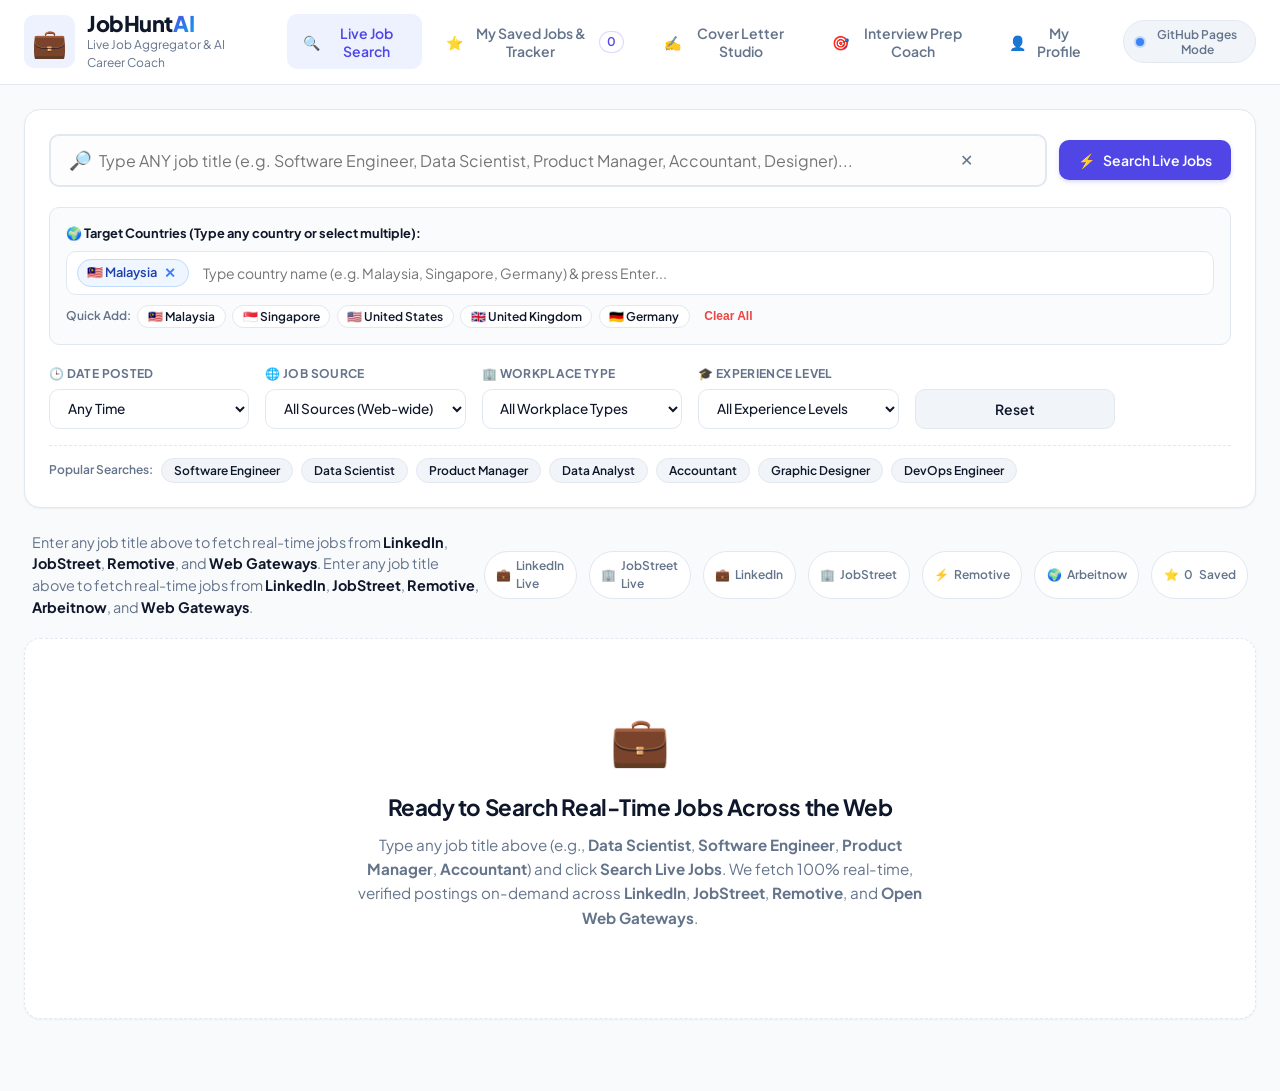
==== index.html @ 8d28f6f8 "Update files to ensure it can be hosted in Github Page" ====
<!DOCTYPE html>
<html lang="en">
<head>
  <meta charset="UTF-8">
  <meta name="viewport" content="width=device-width, initial-scale=1.0">
  <title>JobHuntAI — Live Real-Time Job Search & Career Assistant</title>
  <link rel="stylesheet" href="styles.css">
  <link rel="preconnect" href="https://fonts.googleapis.com">
  <link rel="preconnect" href="https://fonts.gstatic.com" crossorigin>
  <link href="https://fonts.googleapis.com/css2?family=Plus+Jakarta+Sans:wght@400;500;600;700;800&family=JetBrains+Mono:wght@400;500&display=swap" rel="stylesheet">
</head>
<body>
  <!-- Header / Navigation -->
  <header class="app-header">
    <div class="header-container">
      <div class="brand">
        <div class="logo-icon">💼</div>
        <div class="brand-text">
          <h1>JobHunt<span class="gradient-text">AI</span></h1>
          <p class="tagline">Live Job Aggregator & AI Career Coach</p>
        </div>
      </div>

      <nav class="main-nav">
        <button class="nav-btn active" data-tab="jobs-tab">
          <span class="icon">🔍</span> Live Job Search
        </button>
        <button class="nav-btn" data-tab="tracker-tab">
          <span class="icon">⭐</span> My Saved Jobs & Tracker
          <span class="badge" id="nav-saved-count">0</span>
        </button>
        <button class="nav-btn" data-tab="cover-letter-tab">
          <span class="icon">✍️</span> Cover Letter Studio
        </button>
        <button class="nav-btn" data-tab="interview-tab">
          <span class="icon">🎯</span> Interview Prep Coach
        </button>
        <button class="nav-btn" data-tab="profile-tab">
          <span class="icon">👤</span> My Profile
        </button>
      </nav>

      <div class="header-right">
        <button id="mode-badge-btn" class="mode-badge-btn" title="View hosting and backend connection details">
          <span id="backend-status-dot" class="status-dot"></span>
          <span id="backend-status-text">Detecting...</span>
        </button>
      </div>
    </div>
  </header>

  <!-- Main Content Container -->
  <main class="main-container">

    <!-- ==================== TAB 1: LIVE JOB SEARCH ==================== -->
    <section id="jobs-tab" class="tab-pane active">
      <!-- Search & Filter Hero -->
      <div class="hero-search-box">
        <form id="live-search-form" class="search-bar-wrap">
          <span class="search-icon">🔎</span>
          <input type="text" id="job-search-input" placeholder="Type ANY job title (e.g. Software Engineer, Data Scientist, Product Manager, Accountant, Designer)..." autocomplete="off" required>
          <button type="button" id="clear-search-btn" class="clear-btn" title="Clear search">✕</button>
          
          <button type="submit" id="search-submit-btn" class="btn btn-primary btn-search-live">
            <span class="icon">⚡</span> <span class="btn-text">Search Live Jobs</span>
          </button>
        </form>

        <!-- Multi-Country Selection Tag Area -->
        <div class="country-filter-section">
          <div class="country-input-wrap">
            <label class="section-label">🌍 Target Countries (Type any country or select multiple):</label>
            <div class="tag-input-container" id="country-tag-container">
              <input type="text" id="country-text-input" placeholder="Type country name (e.g. Malaysia, Singapore, Germany) & press Enter..." list="countries-datalist" autocomplete="off">
            </div>
            <datalist id="countries-datalist">
              <option value="Malaysia">🇲🇾 Malaysia</option>
              <option value="Singapore">🇸🇬 Singapore</option>
              <option value="United States">🇺🇸 United States</option>
              <option value="United Kingdom">🇬🇧 United Kingdom</option>
              <option value="Germany">🇩🇪 Germany</option>
              <option value="Australia">🇦🇺 Australia</option>
              <option value="Canada">🇨🇦 Canada</option>
              <option value="Japan">🇯🇵 Japan</option>
              <option value="Switzerland">🇨🇭 Switzerland</option>
              <option value="Netherlands">🇳🇱 Netherlands</option>
              <option value="France">🇫🇷 France</option>
              <option value="China">🇨🇳 China</option>
              <option value="India">🇮🇳 India</option>
            </datalist>
          </div>

          <div class="quick-country-suggestions">
            <span class="suggestion-label">Quick Add:</span>
            <button type="button" class="quick-country-btn" data-country="Malaysia">🇲🇾 Malaysia</button>
            <button type="button" class="quick-country-btn" data-country="Singapore">🇸🇬 Singapore</button>
            <button type="button" class="quick-country-btn" data-country="United States">🇺🇸 United States</button>
            <button type="button" class="quick-country-btn" data-country="United Kingdom">🇬🇧 United Kingdom</button>
            <button type="button" class="quick-country-btn" data-country="Germany">🇩🇪 Germany</button>
            <button type="button" class="clear-countries-link" id="clear-all-countries-btn">Clear All</button>
          </div>
        </div>

        <!-- Filter Row: Date Posted (Time Filter), Workplace, Experience -->
        <!-- Filter Row: Date Posted (Time Filter), Source, Workplace, Experience -->
        <div class="filters-row">
          <div class="filter-group">
            <label for="filter-time">🕒 Date Posted</label>
            <select id="filter-time" class="form-select">
              <option value="any">Any Time</option>
              <option value="24h">Past 24 Hours</option>
              <option value="week">Past Week (7 Days)</option>
              <option value="month">Past Month (30 Days)</option>
            </select>
          </div>

          <div class="filter-group">
            <label for="filter-source">🌐 Job Source</label>
            <select id="filter-source" class="form-select">
              <option value="">All Sources (Web-wide)</option>
              <option value="LinkedIn">LinkedIn</option>
              <option value="JobStreet">JobStreet</option>
              <option value="Remotive">Remotive (Remote Tech)</option>
              <option value="Arbeitnow">Arbeitnow (Global/EU)</option>
              <option value="Web">Web Gateways</option>
            </select>
          </div>

          <div class="filter-group">
            <label for="filter-workplace">🏢 Workplace Type</label>
            <select id="filter-workplace" class="form-select">
              <option value="">All Workplace Types</option>
              <option value="Hybrid">Hybrid</option>
              <option value="Remote">Remote</option>
              <option value="On-site">On-site</option>
            </select>
          </div>

          <div class="filter-group">
            <label for="filter-experience">🎓 Experience Level</label>
            <select id="filter-experience" class="form-select">
              <option value="">All Experience Levels</option>
              <option value="Entry-level">Entry-level / Graduate</option>
              <option value="Mid-level">Mid-level</option>
              <option value="Senior">Senior</option>
              <option value="Lead">Lead / Management</option>
            </select>
          </div>

          <div class="filter-group filter-actions">
            <label>&nbsp;</label>
            <button type="button" id="reset-filters-btn" class="btn btn-secondary">Reset</button>
          </div>
        </div>

        <!-- Role Suggestions -->
        <div class="quick-tags">
          <span class="quick-tag-label">Popular Searches:</span>
          <button type="button" class="tag-pill" data-keyword="Software Engineer">Software Engineer</button>
          <button type="button" class="tag-pill" data-keyword="Data Scientist">Data Scientist</button>
          <button type="button" class="tag-pill" data-keyword="Product Manager">Product Manager</button>
          <button type="button" class="tag-pill" data-keyword="Data Analyst">Data Analyst</button>
          <button type="button" class="tag-pill" data-keyword="Accountant">Accountant</button>
          <button type="button" class="tag-pill" data-keyword="Graphic Designer">Graphic Designer</button>
          <button type="button" class="tag-pill" data-keyword="DevOps Engineer">DevOps Engineer</button>
        </div>
      </div>

      <!-- Live Search Status Banner -->
      <div class="results-header">
        <div class="results-count">
          <span id="search-status-text">Enter any job title above to fetch real-time jobs from <strong>LinkedIn</strong> and <strong>JobStreet</strong>.</span>
          <span id="search-status-text">Enter any job title above to fetch real-time jobs from <strong>LinkedIn</strong>, <strong>JobStreet</strong>, <strong>Remotive</strong>, <strong>Arbeitnow</strong>, and <strong>Web Gateways</strong>.</span>
        </div>
        <div class="stats-pills">
          <span class="stat-badge"><span class="icon">💼</span> LinkedIn Live</span>
          <span class="stat-badge"><span class="icon">🏢</span> JobStreet Live</span>
          <span class="stat-badge"><span class="icon">💼</span> LinkedIn</span>
          <span class="stat-badge"><span class="icon">🏢</span> JobStreet</span>
          <span class="stat-badge"><span class="icon">⚡</span> Remotive</span>
          <span class="stat-badge"><span class="icon">🌍</span> Arbeitnow</span>
          <span class="stat-badge"><span class="icon">⭐</span> <span id="stat-saved-count">0</span> Saved</span>
        </div>
      </div>

      <!-- Jobs Grid -->
      <div id="jobs-grid" class="jobs-grid">
        <!-- Live jobs will appear here on search -->
      </div>

      <!-- Load More Pagination Button -->
      <div id="load-more-container" class="load-more-wrap hidden">
        <button id="load-more-btn" class="btn btn-secondary btn-lg">
          <span class="icon">➕</span> Load More Jobs (<span id="showing-count">0</span> of <span id="total-count">0</span>)
        </button>
      </div>
    </section>

    <!-- ==================== TAB 2: SAVED JOBS & APPLICATION TRACKER ==================== -->
    <section id="tracker-tab" class="tab-pane">
      <div class="tracker-header">
        <div>
          <h2>My Saved Jobs & Application Pipeline</h2>
          <p class="panel-subtitle">Jobs you bookmark from live searches are stored here to draft cover letters, prepare for interviews, and track your application progress.</p>
        </div>
        <div class="tracker-quick-stats">
          <div class="stat-box">
            <span class="stat-num" id="pipeline-total">0</span>
            <span class="stat-label">Total Saved</span>
          </div>
          <div class="stat-box">
            <span class="stat-num text-warning" id="pipeline-saved">0</span>
            <span class="stat-label">Bookmarked</span>
          </div>
          <div class="stat-box">
            <span class="stat-num text-info" id="pipeline-applied">0</span>
            <span class="stat-label">Applied</span>
          </div>
          <div class="stat-box">
            <span class="stat-num text-primary" id="pipeline-interviewing">0</span>
            <span class="stat-label">Interviewing</span>
          </div>
        </div>
      </div>

      <!-- Pipeline Kanban Board -->
      <div class="kanban-board">
        <div class="kanban-col">
          <div class="kanban-col-header">
            <h4>⭐ Bookmarked / Saved</h4>
            <span class="col-count" id="count-col-saved">0</span>
          </div>
          <div class="kanban-cards" id="col-saved-cards"></div>
        </div>

        <div class="kanban-col">
          <div class="kanban-col-header">
            <h4>🚀 Applied</h4>
            <span class="col-count" id="count-col-applied">0</span>
          </div>
          <div class="kanban-cards" id="col-applied-cards"></div>
        </div>

        <div class="kanban-col">
          <div class="kanban-col-header">
            <h4>🎯 Interviewing</h4>
            <span class="col-count" id="count-col-interviewing">0</span>
          </div>
          <div class="kanban-cards" id="col-interviewing-cards"></div>
        </div>

        <div class="kanban-col">
          <div class="kanban-col-header">
            <h4>🎉 Offer / Decisions</h4>
            <span class="col-count" id="count-col-offered">0</span>
          </div>
          <div class="kanban-cards" id="col-offered-cards"></div>
        </div>
      </div>
    </section>

    <!-- ==================== TAB 3: COVER LETTER STUDIO ==================== -->
    <section id="cover-letter-tab" class="tab-pane">
      <div class="feature-layout">
        <div class="feature-sidebar">
          <div class="panel-card">
            <h3><span class="icon">⚙️</span> Generation Setup</h3>
            <p class="panel-subtitle">Select a saved job or tailor a custom cover letter.</p>

            <div class="form-group">
              <label for="cl-job-select">Target Role</label>
              <select id="cl-job-select" class="form-select">
                <option value="">-- Choose from Saved Jobs --</option>
              </select>
            </div>

            <div id="cl-job-preview-box" class="job-quick-preview hidden">
              <div class="preview-title" id="cl-preview-title">-</div>
              <div class="preview-company" id="cl-preview-company">-</div>
              <div class="preview-meta">
                <span class="badge" id="cl-preview-country">🌍 -</span>
                <span class="badge" id="cl-preview-source">💼 Source</span>
              </div>
            </div>

            <div class="form-group">
              <label for="cl-tone-select">Tone of Letter</label>
              <select id="cl-tone-select" class="form-select">
                <option value="professional">Professional & Polished</option>
                <option value="enthusiastic">Enthusiastic & Passionate</option>
                <option value="confident">Confident & Results-Oriented</option>
                <option value="modern">Modern, Concise & Direct</option>
              </select>
            </div>

            <div class="form-group">
              <label for="cl-focus-input">Key Highlights & Focus Points (Optional)</label>
              <textarea id="cl-focus-input" rows="3" placeholder="e.g. Emphasize my 4 years of experience, leadership, and key project outcomes."></textarea>
              <label for="cl-motivation-input">🎯 Why This Company? (Motivation & Culture Fit - Optional)</label>
              <textarea id="cl-motivation-input" rows="2" placeholder="e.g. I admire your real-time data architecture and your expansion across Southeast Asia..."></textarea>
            </div>

            <div class="form-group">
              <label for="cl-achievements-input">🏆 Key Achievements & Quantified Metrics (Optional)</label>
              <textarea id="cl-achievements-input" rows="3" placeholder="e.g. Scaled database infrastructure to 10M daily users; reduced customer churn by 18%; led a cross-functional team of 6 engineers."></textarea>
            </div>

            <div class="form-group">
              <label for="cl-skills-highlight-input">🛠️ Skills to Emphasize (Optional)</label>
              <input type="text" id="cl-skills-highlight-input" placeholder="e.g. Python, SQL, distributed systems, PyTorch">
            </div>

            <div class="form-group">
              <label for="cl-career-story-input">📖 Career Story / Trajectory (Optional)</label>
              <textarea id="cl-career-story-input" rows="2" placeholder="e.g. Transitioned from finance analytics to software engineering, bringing strong commercial acumen to technical problems."></textarea>
            </div>

            <div class="form-group">
              <label for="cl-focus-input">💡 Additional Custom Focus (Optional)</label>
              <textarea id="cl-focus-input" rows="2" placeholder="e.g. Emphasize my 4 years of experience, leadership, and proactive problem ownership."></textarea>
            </div>

            <div class="form-group">
              <label for="cl-gemini-key">🔑 Gemini API Key (Optional for Gemini 1.5/2.0 Generation)</label>
              <input type="password" id="cl-gemini-key" placeholder="AIzaSy... (uses smart built-in engine if blank)">
            </div>

            <div class="candidate-snapshot">
              <div class="snapshot-header">
                <strong>Applicant Snapshot</strong>
                <a href="#" class="edit-profile-link" id="cl-edit-profile-btn">Edit Profile</a>
              </div>
              <div class="snapshot-body" id="cl-applicant-summary">
                Loading profile...
              </div>
            </div>

            <button id="generate-cl-btn" class="btn btn-primary btn-block btn-lg">
              <span class="icon">✨</span> Generate Cover Letter
            </button>
          </div>
        </div>

        <div class="feature-main">
          <div class="panel-card editor-card">
            <div class="editor-header">
              <div class="editor-title">
                <h3>Cover Letter Output</h3>
                <span class="editor-badge" id="cl-status-badge">Ready</span>
              </div>
              <div class="editor-actions">
                <button id="copy-cl-btn" class="btn btn-sm btn-outline">
                  <span class="icon">📋</span> Copy
                </button>
                <button id="download-cl-btn" class="btn btn-sm btn-outline">
                  <span class="icon">💾</span> Download TXT
                </button>
                <button id="print-cl-btn" class="btn btn-sm btn-outline">
                  <span class="icon">🖨️</span> Print / PDF
                </button>
              </div>
            </div>

            <div class="editor-body">
              <textarea id="cl-output-textarea" placeholder="Your generated cover letter will appear here. You can freely edit and polish it before copying or downloading."></textarea>
            </div>

            <div class="editor-footer">
              <span id="cl-word-count">0 words</span>
              <span class="text-muted">Pro-tip: Tailored cover letters referencing company headquarters and scale achieve 3x higher response rates.</span>
            </div>
          </div>
        </div>
      </div>
    </section>

    <!-- ==================== TAB 4: INTERVIEW PREP COACH ==================== -->
    <section id="interview-tab" class="tab-pane">
      <div class="interview-header-bar">
        <div class="selector-container">
          <label for="prep-job-select"><strong>🎯 Select Job for Interview Preparation:</strong></label>
          <select id="prep-job-select" class="form-select">
            <option value="">-- Choose from Saved Jobs --</option>
          </select>
        </div>
        <div id="prep-job-badge" class="prep-job-badge hidden">
          <span id="prep-badge-title">-</span> at <span id="prep-badge-company">-</span>
        </div>
      </div>

      <div class="prep-layout">
        <div class="prep-questions-col">
          <div class="sub-nav">
            <button class="sub-nav-btn active" data-subtab="tech-questions">💻 Technical / Role Q&A</button>
            <button class="sub-nav-btn" data-subtab="behavioral-questions">🤝 Behavioral (STAR)</button>
            <button class="sub-nav-btn" data-subtab="company-questions">🏢 Company & Culture</button>
            <button class="sub-nav-btn" data-subtab="reverse-questions">❓ Questions to Ask</button>
          </div>

          <div id="tech-questions" class="sub-tab-content active">
            <div class="prep-intro-alert">
              <strong>Role Rigor Check:</strong> Tailored questions designed to test core domain competencies, technical frameworks, and problem-solving required for this position.
            </div>
            <div id="tech-questions-list" class="accordion-list"></div>
          </div>

          <div id="behavioral-questions" class="sub-tab-content">
            <div class="prep-intro-alert">
              <strong>STAR Framework Guide:</strong> Structure your answers with <em>Situation</em>, <em>Task</em>, <em>Action</em>, and <em>Result</em>.
            </div>
            <div id="behavioral-questions-list" class="accordion-list"></div>
          </div>

          <div id="company-questions" class="sub-tab-content">
            <div class="prep-intro-alert">
              <strong>Company Context:</strong> Tailored insights leveraging company headquarters, scale, and industry positioning.
            </div>
            <div id="company-questions-list" class="accordion-list"></div>
          </div>

          <div id="reverse-questions" class="sub-tab-content">
            <div class="prep-intro-alert">
              <strong>Stand Out:</strong> Asking smart, insightful questions at the end of the interview shows leadership and curiosity.
            </div>
            <div id="reverse-questions-list" class="accordion-list"></div>
          </div>
        </div>

        <div class="prep-practice-col">
          <div class="panel-card practice-card">
            <div class="practice-header">
              <h3><span class="icon">🎙️</span> Mock Practice & AI Feedback</h3>
              <span class="badge badge-accent">Live Simulator</span>
            </div>
            <p class="panel-subtitle">Select any question from the left, practice typing your answer, and receive instant AI grading and feedback.</p>

            <div class="form-group">
              <label>Current Selected Question:</label>
              <div id="practice-current-question" class="practice-question-display">
                Click "Practice Answering" on any question to load it here.
              </div>
            </div>

            <div class="form-group">
              <label for="practice-user-answer">Your Practice Answer:</label>
              <textarea id="practice-user-answer" rows="6" placeholder="Type your response here. Aim for 3-5 sentences including technical methods, trade-offs, and measurable outcomes..."></textarea>
            </div>

            <button id="evaluate-answer-btn" class="btn btn-primary btn-block">
              <span class="icon">⚡</span> Evaluate My Answer
            </button>

            <div id="evaluation-result-box" class="evaluation-result hidden">
              <div class="eval-score-row">
                <div class="eval-score-circle">
                  <span id="eval-score-num">85</span>
                  <small>/100</small>
                </div>
                <div class="eval-score-verdict">
                  <h4 id="eval-verdict-title">Strong Performance!</h4>
                  <p id="eval-verdict-desc">Your answer covers key fundamentals with good depth.</p>
                </div>
              </div>

              <div class="eval-section">
                <h5>✅ Key Strengths</h5>
                <ul id="eval-strengths-list"></ul>
              </div>

              <div class="eval-section">
                <h5>💡 Suggestions for Improvement</h5>
                <ul id="eval-improvements-list"></ul>
              </div>

              <div class="eval-section">
                <h5>🏆 Model Sample Answer</h5>
                <div id="eval-model-answer" class="eval-model-box"></div>
              </div>
            </div>
          </div>
        </div>
      </div>
    </section>

    <!-- ==================== TAB 5: MY PROFILE ==================== -->
    <section id="profile-tab" class="tab-pane">
      <div class="profile-container">
        <div class="panel-card">
          <div class="profile-card-header">
            <div>
              <h2>Candidate Profile & Resume Data</h2>
              <p class="panel-subtitle">Your profile information is automatically used by the AI engine to personalize cover letters and interview prep.</p>
            </div>
            <button id="save-profile-btn" class="btn btn-primary">
              <span class="icon">💾</span> Save Profile
            </button>
          </div>

          <form id="profile-form" class="profile-form">
            <div class="form-grid-2">
              <div class="form-group">
                <label for="prof-name">Full Name</label>
                <input type="text" id="prof-name" placeholder="e.g. Alex Chen">
              </div>
              <div class="form-group">
                <label for="prof-title">Current Professional Title</label>
                <input type="text" id="prof-title" placeholder="e.g. Senior Software Engineer">
              </div>
            </div>

            <div class="form-grid-3">
              <div class="form-group">
                <label for="prof-email">Email Address</label>
                <input type="email" id="prof-email" placeholder="alex@example.com">
              </div>
              <div class="form-group">
                <label for="prof-phone">Phone Number</label>
                <input type="text" id="prof-phone" placeholder="+60 12-345 6789">
              </div>
              <div class="form-group">
                <label for="prof-location">Location / Remote Preference</label>
                <input type="text" id="prof-location" placeholder="e.g. Kuala Lumpur, Malaysia (Open to Remote)">
              </div>
            </div>

            <div class="form-grid-2">
              <div class="form-group">
                <label for="prof-experience">Years of Professional Experience</label>
                <input type="number" id="prof-experience" min="0" max="40" value="4">
              </div>
              <div class="form-group">
                <label for="prof-education">Education Background</label>
                <input type="text" id="prof-education" placeholder="e.g. B.S. in Computer Science">
              </div>
            </div>

            <div class="form-group">
              <label for="prof-skills">Core Skills (Comma separated)</label>
              <input type="text" id="prof-skills" placeholder="Python, SQL, React, Node.js, Cloud, Docker">
            </div>

            <div class="form-group">
              <label for="prof-bio">Career Bio & Key Accomplishments</label>
              <textarea id="prof-bio" rows="4" placeholder="Briefly describe your career highlights, impact achieved, and key technologies you excel in..."></textarea>
            </div>

            <div class="form-grid-3">
              <div class="form-group">
                <label for="prof-linkedin">LinkedIn Profile URL</label>
                <input type="url" id="prof-linkedin" placeholder="https://linkedin.com/in/username">
              </div>
              <div class="form-group">
                <label for="prof-github">GitHub / Portfolio URL</label>
                <input type="url" id="prof-github" placeholder="https://github.com/username">
              </div>
              <div class="form-group">
                <label for="prof-portfolio">Personal Website</label>
                <input type="url" id="prof-portfolio" placeholder="https://yourportfolio.dev">
              </div>
            </div>
          </form>
        </div>
      </div>
    </section>

  </main>

  <!-- Job Detail Modal -->
  <div id="job-detail-modal" class="modal-backdrop hidden">
    <div class="modal-dialog modal-lg">
      <div class="modal-content">
        <div class="modal-header">
          <div class="modal-title-wrap">
            <h2 id="modal-job-title">Job Title</h2>
            <div class="modal-subhead">
              <span id="modal-job-company" class="company-name">Company</span>
              <span id="modal-country-badge" class="badge badge-country">🌍 Country</span>
              <span id="modal-size-badge" class="badge badge-size">👥 Size</span>
              <span id="modal-source-badge" class="badge badge-source">💼 Source</span>
              <span id="modal-workplace-badge" class="badge badge-workplace">🏢 Remote</span>
            </div>
          </div>
          <button class="modal-close-btn" id="close-detail-modal">✕</button>
        </div>

        <div class="modal-body">
          <div class="job-specs-grid">
            <div class="spec-item">
              <span class="spec-label">Headquarters / Origin</span>
              <span class="spec-val" id="modal-spec-country">-</span>
            </div>
            <div class="spec-item">
              <span class="spec-label">Company Size</span>
              <span class="spec-val" id="modal-spec-size">-</span>
            </div>
            <div class="spec-item">
              <span class="spec-label">Industry</span>
              <span class="spec-val" id="modal-spec-industry">-</span>
            </div>
            <div class="spec-item">
              <span class="spec-label">Salary Range</span>
              <span class="spec-val" id="modal-spec-salary">-</span>
            </div>
            <div class="spec-item">
              <span class="spec-label">Location</span>
              <span class="spec-val" id="modal-spec-location">-</span>
            </div>
            <div class="spec-item">
              <span class="spec-label">Posted Date</span>
              <span class="spec-val" id="modal-spec-posted">-</span>
            </div>
          </div>

          <div class="modal-section">
            <h3>About the Role</h3>
            <p id="modal-job-desc" class="job-desc-text"></p>
          </div>

          <div class="modal-section" id="modal-resp-section">
            <h3>Key Responsibilities</h3>
            <ul id="modal-job-resp" class="styled-list"></ul>
          </div>

          <div class="modal-section" id="modal-req-section">
            <h3>Requirements & Qualifications</h3>
            <ul id="modal-job-req" class="styled-list"></ul>
          </div>

          <div class="modal-section">
            <h3>Key Skills & Technologies</h3>
            <div id="modal-job-skills" class="skills-wrap"></div>
          </div>
        </div>

        <div class="modal-footer">
          <div class="footer-left">
            <button id="modal-save-btn" class="btn btn-outline">
              ⭐ Save to My Tracker
            </button>
          </div>
          <div class="footer-right">
            <button id="modal-draft-cl-btn" class="btn btn-secondary">
              <span class="icon">✍️</span> Draft Cover Letter
            </button>
            <button id="modal-prep-btn" class="btn btn-secondary">
              <span class="icon">🎯</span> Prepare Interview
            </button>
            <a id="modal-apply-btn" href="#" target="_blank" rel="noopener" class="btn btn-primary btn-apply-link">
              <span class="icon">↗</span> Apply Now
            </a>
          </div>
        </div>
      </div>
    </div>
  </div>

  <!-- Backend / Hosting Connection Settings Modal -->
  <div id="backend-modal" class="modal-backdrop hidden">
    <div class="modal-dialog">
      <div class="modal-content">
        <div class="modal-header">
          <h3>⚙️ Hosting & Backend Connection</h3>
          <button class="modal-close-btn" id="close-backend-modal">✕</button>
        </div>
        <div class="modal-body">
          <div class="backend-status-box" id="backend-modal-status-box">
            <div class="status-box-header">
              <span class="status-dot" id="modal-status-dot"></span>
              <strong id="modal-status-title">Detecting Environment...</strong>
            </div>
            <p id="modal-status-desc" class="text-muted" style="font-size: 0.85rem; margin-top: 0.35rem; line-height: 1.4;"></p>
          </div>

          <div class="form-group" style="margin-top: 1.25rem;">
            <label for="backend-url-input">Custom Python Backend API URL (Optional)</label>
            <input type="url" id="backend-url-input" placeholder="e.g. https://my-jobhunt.onrender.com or http://localhost:8000">
            <small class="text-muted" style="font-size: 0.75rem; margin-top: 0.35rem; line-height: 1.4; display: block;">
              • <strong>GitHub Pages Mode (Zero Server)</strong>: Leave blank! All career tools (Cover Letters, Interview Prep, Saved Jobs Tracker) run 100% in your browser using <code>localStorage</code>.<br>
              • <strong>Python Backend Mode</strong>: If you deploy <code>app.py</code> on a free host like Render/Railway or run locally, enter the URL here.
            </small>
          </div>
        </div>
        <div class="modal-footer" style="justify-content: flex-end; gap: 0.5rem;">
          <button id="reset-backend-btn" class="btn btn-outline btn-sm">Reset to Auto</button>
          <button id="save-backend-btn" class="btn btn-primary btn-sm">Save & Connect</button>
        </div>
      </div>
    </div>
  </div>

  <div id="toast" class="toast hidden">Message</div>

  <script src="app.js"></script>
</body>
</html>
---- styles.css ----
/* ==========================================================================
   JobHuntAI Design System & Stylesheet
   ========================================================================== */

:root {
  --primary: #4f46e5;
  --primary-hover: #4338ca;
  --primary-light: #eef2ff;
  --secondary: #0ea5e9;
  --accent: #10b981;
  --accent-light: #ecfdf5;
  --warning: #f59e0b;
  --warning-light: #fffbeb;
  --danger: #ef4444;
  --linkedin: #0a66c2;
  --linkedin-light: #e8f3fc;
  
  --bg-main: #f8fafc;
  --bg-card: #ffffff;
  --bg-subtle: #f1f5f9;
  
  --text-main: #0f172a;
  --text-muted: #64748b;
  --text-light: #94a3b8;
  
  --border-color: #e2e8f0;
  --border-focus: #818cf8;
  
  --shadow-sm: 0 1px 2px 0 rgb(0 0 0 / 0.05);
  --shadow-md: 0 4px 6px -1px rgb(0 0 0 / 0.08), 0 2px 4px -2px rgb(0 0 0 / 0.06);
  --shadow-lg: 0 10px 15px -3px rgb(0 0 0 / 0.08), 0 4px 6px -4px rgb(0 0 0 / 0.04);
  --shadow-xl: 0 20px 25px -5px rgb(0 0 0 / 0.1), 0 8px 10px -6px rgb(0 0 0 / 0.06);
  
  --radius-sm: 6px;
  --radius-md: 10px;
  --radius-lg: 16px;
  --radius-full: 9999px;
  
  --transition: all 0.2s cubic-bezier(0.4, 0, 0.2, 1);
}

* {
  box-sizing: border-box;
  margin: 0;
  padding: 0;
}

body {
  font-family: 'Plus Jakarta Sans', -apple-system, BlinkMacSystemFont, "Segoe UI", Roboto, sans-serif;
  background-color: var(--bg-main);
  color: var(--text-main);
  line-height: 1.5;
  -webkit-font-smoothing: antialiased;
}

/* Typography & Utilities */
h1, h2, h3, h4, h5 {
  font-weight: 700;
  color: var(--text-main);
  letter-spacing: -0.02em;
}

.gradient-text {
  background: linear-gradient(135deg, var(--primary) 0%, var(--secondary) 100%);
  -webkit-background-clip: text;
  -webkit-text-fill-color: transparent;
}

.text-muted { color: var(--text-muted); font-size: 0.875rem; }
.text-warning { color: var(--warning); }
.text-info { color: var(--secondary); }
.text-primary { color: var(--primary); }

.hidden { display: none !important; }

/* Buttons */
.btn {
  display: inline-flex;
  align-items: center;
  justify-content: center;
  gap: 0.5rem;
  font-family: inherit;
  font-weight: 600;
  font-size: 0.875rem;
  padding: 0.625rem 1.125rem;
  border-radius: var(--radius-md);
  border: 1px solid transparent;
  cursor: pointer;
  transition: var(--transition);
  text-decoration: none;
}

.btn-primary {
  background-color: var(--primary);
  color: #ffffff;
  box-shadow: 0 2px 4px rgba(79, 70, 229, 0.2);
}

.btn-primary:hover {
  background-color: var(--primary-hover);
  box-shadow: 0 4px 8px rgba(79, 70, 229, 0.3);
  transform: translateY(-1px);
}

.btn-secondary {
  background-color: var(--bg-subtle);
  color: var(--text-main);
  border-color: var(--border-color);
}

.btn-secondary:hover {
  background-color: #e2e8f0;
}

.btn-outline {
  background-color: transparent;
  border-color: var(--border-color);
  color: var(--text-main);
}

.btn-outline:hover {
  background-color: var(--bg-subtle);
  border-color: var(--text-muted);
}

.btn-live-search {
  background: linear-gradient(135deg, #059669 0%, #0d9488 100%);
  color: #ffffff;
  padding: 0.75rem 1.25rem;
  border-radius: var(--radius-md);
  box-shadow: 0 2px 5px rgba(5, 150, 105, 0.25);
  font-weight: 700;
  white-space: nowrap;
  flex-shrink: 0;
}

.btn-live-search:hover {
  background: linear-gradient(135deg, #047857 0%, #0f766e 100%);
  box-shadow: 0 4px 10px rgba(5, 150, 105, 0.35);
  transform: translateY(-1px);
}

.btn-sm {
  padding: 0.375rem 0.75rem;
  font-size: 0.75rem;
  border-radius: var(--radius-sm);
}

.btn-lg {
  padding: 0.875rem 1.5rem;
  font-size: 1rem;
}

.btn-block {
  width: 100%;
}

/* Badges */
.badge {
  display: inline-flex;
  align-items: center;
  gap: 0.25rem;
  padding: 0.25rem 0.625rem;
  font-size: 0.75rem;
  font-weight: 600;
  border-radius: var(--radius-full);
  background-color: var(--bg-subtle);
  color: var(--text-main);
  border: 1px solid var(--border-color);
}

.badge-country {
  background-color: #eff6ff;
  border-color: #bfdbfe;
  color: #1e40af;
}

.badge-size {
  background-color: #f5f3ff;
  border-color: #ddd6fe;
  color: #6d28d9;
}

.badge-source {
  background-color: var(--linkedin-light);
  border-color: #b9dcf7;
  color: var(--linkedin);
  font-weight: 700;
}

.badge-source-jobstreet {
  background-color: #f5f3ff;
  border-color: #ddd6fe;
  color: #6d28d9;
  font-weight: 700;
}

.badge-source-greenhouse {
  background-color: #ecfdf5;
  border-color: #a7f3d0;
  color: #047857;
}

.badge-source-remotive {
  background-color: #f0fdfa;
  border-color: #99f6e4;
  color: #0d9488;
  font-weight: 700;
}

.badge-source-arbeitnow {
  background-color: #fff7ed;
  border-color: #fed7aa;
  color: #ea580c;
  font-weight: 700;
}

.badge-source-web {
  background-color: #f1f5f9;
  border-color: #cbd5e1;
  color: #475569;
  font-weight: 700;
}

.badge-time {
  background-color: #fef3c7;
  border-color: #fde68a;
  color: #92400e;
  font-size: 0.7rem;
}

.badge-accent {
  background-color: var(--accent-light);
  border-color: #a7f3d0;
  color: #065f46;
}

.badge-workplace {
  background-color: #ecfdf5;
  color: #047857;
  border-color: #a7f3d0;
}

/* Header */
.app-header {
  background-color: #ffffff;
  border-bottom: 1px solid var(--border-color);
  position: sticky;
  top: 0;
  z-index: 100;
  backdrop-filter: blur(8px);
  background-color: rgba(255, 255, 255, 0.95);
}

.header-container {
  max-width: 1400px;
  margin: 0 auto;
  padding: 0.75rem 1.5rem;
  display: flex;
  align-items: center;
  justify-content: space-between;
  gap: 1.5rem;
}

.header-right {
  display: flex;
  align-items: center;
  gap: 0.75rem;
}

.mode-badge-btn {
  display: inline-flex;
  align-items: center;
  gap: 0.45rem;
  background: var(--bg-subtle);
  border: 1px solid var(--border-color);
  padding: 0.35rem 0.75rem;
  border-radius: var(--radius-full);
  font-family: inherit;
  font-size: 0.75rem;
  font-weight: 600;
  color: var(--text-muted);
  cursor: pointer;
  transition: var(--transition);
}

.mode-badge-btn:hover {
  background: #ffffff;
  border-color: var(--primary);
  color: var(--primary);
}

.status-dot {
  width: 8px;
  height: 8px;
  border-radius: 50%;
  background: #94a3b8;
  display: inline-block;
  flex-shrink: 0;
}

.status-dot.dot-online {
  background: #10b981;
  box-shadow: 0 0 0 2px rgba(16, 185, 129, 0.25);
}

.status-dot.dot-static {
  background: #3b82f6;
  box-shadow: 0 0 0 2px rgba(59, 130, 246, 0.25);
}

.backend-status-box {
  background: #f8fafc;
  border: 1px solid var(--border-color);
  border-radius: var(--radius-md);
  padding: 0.85rem 1rem;
}

.status-box-header {
  display: flex;
  align-items: center;
  gap: 0.5rem;
}

.brand {
  display: flex;
  align-items: center;
  gap: 0.75rem;
}

.logo-icon {
  font-size: 1.75rem;
  background: var(--primary-light);
  padding: 0.35rem 0.5rem;
  border-radius: var(--radius-md);
}

.brand-text h1 {
  font-size: 1.35rem;
  font-weight: 800;
  line-height: 1.1;
}

.tagline {
  font-size: 0.75rem;
  color: var(--text-muted);
}

.main-nav {
  display: flex;
  align-items: center;
  gap: 0.5rem;
}

.nav-btn {
  display: flex;
  align-items: center;
  gap: 0.5rem;
  background: transparent;
  border: none;
  padding: 0.6rem 1rem;
  border-radius: var(--radius-md);
  font-family: inherit;
  font-size: 0.875rem;
  font-weight: 600;
  color: var(--text-muted);
  cursor: pointer;
  transition: var(--transition);
}

.nav-btn:hover {
  color: var(--text-main);
  background-color: var(--bg-subtle);
}

.nav-btn.active {
  color: var(--primary);
  background-color: var(--primary-light);
}

.nav-btn .badge {
  background-color: #ffffff;
  color: var(--primary);
  border-color: rgba(79, 70, 229, 0.2);
  padding: 0.15rem 0.45rem;
}

/* Main Container */
.main-container {
  max-width: 1400px;
  margin: 1.5rem auto;
  padding: 0 1.5rem 3rem 1.5rem;
}

.tab-pane {
  display: none;
}

.tab-pane.active {
  display: block;
  animation: fadeIn 0.25s ease-out;
}

@keyframes fadeIn {
  from { opacity: 0; transform: translateY(4px); }
  to { opacity: 1; transform: translateY(0); }
}

/* ==========================================================================
   TAB 1: JOB EXPLORER
   TAB 1: JOB EXPLORER & MULTI-COUNTRY FILTERS
   ========================================================================== */

.hero-search-box {
  background: #ffffff;
  border: 1px solid var(--border-color);
  border-radius: var(--radius-lg);
  padding: 1.5rem;
  box-shadow: var(--shadow-sm);
  margin-bottom: 1.5rem;
}

.search-bar-wrap {
  position: relative;
  display: flex;
  align-items: center;
  margin-bottom: 1rem;
  gap: 0.75rem;
  margin-bottom: 1.25rem;
}

.search-icon {
  position: absolute;
  left: 1.25rem;
  font-size: 1.15rem;
  color: var(--text-muted);
  pointer-events: none;
}

.search-bar-wrap input {
  width: 100%;
  padding: 0.875rem 3rem 0.875rem 3rem;
  flex: 1;
  padding: 0.875rem 2.5rem 0.875rem 3rem;
  font-family: inherit;
  font-size: 1rem;
  border: 2px solid var(--border-color);
  border-radius: var(--radius-md);
  outline: none;
  transition: var(--transition);
  background-color: #fdfdfd;
}

.search-bar-wrap input:focus {
  border-color: var(--primary);
  background-color: #ffffff;
  box-shadow: 0 0 0 3px rgba(79, 70, 229, 0.12);
}

.clear-btn {
  position: absolute;
  right: 1rem;
  right: 250px;
  background: transparent;
  border: none;
  color: var(--text-muted);
  cursor: pointer;
  font-size: 1rem;
  padding: 0.25rem 0.5rem;
}

/* Multi-Country Tag Input Styles */
.country-filter-section {
  background-color: #fafbfc;
  border: 1px solid var(--border-color);
  border-radius: var(--radius-md);
  padding: 1rem;
  margin-bottom: 1.25rem;
}

.section-label {
  display: block;
  font-size: 0.8rem;
  font-weight: 700;
  color: var(--text-main);
  margin-bottom: 0.5rem;
}

.tag-input-container {
  display: flex;
  flex-wrap: wrap;
  align-items: center;
  gap: 0.4rem;
  background-color: #ffffff;
  border: 1px solid var(--border-color);
  border-radius: var(--radius-md);
  padding: 0.4rem 0.6rem;
  min-height: 44px;
}

.tag-input-container:focus-within {
  border-color: var(--primary);
  box-shadow: 0 0 0 2px rgba(79, 70, 229, 0.15);
}

.country-pill {
  display: inline-flex;
  align-items: center;
  gap: 0.35rem;
  background: #eff6ff;
  border: 1px solid #bfdbfe;
  color: #1e40af;
  padding: 0.2rem 0.6rem;
  border-radius: var(--radius-full);
  font-size: 0.8rem;
  font-weight: 600;
  animation: fadeIn 0.15s ease-out;
}

.country-pill .remove-pill-btn {
  background: transparent;
  border: none;
  color: #3b82f6;
  cursor: pointer;
  font-size: 0.85rem;
  font-weight: 700;
  display: flex;
  align-items: center;
  justify-content: center;
  padding: 0 0.1rem;
}

.country-pill .remove-pill-btn:hover {
  color: #1e3a8a;
}

.tag-input-container input {
  flex: 1;
  min-width: 200px;
  border: none;
  outline: none;
  font-family: inherit;
  font-size: 0.875rem;
  padding: 0.35rem 0.5rem;
}

.quick-country-suggestions {
  display: flex;
  align-items: center;
  flex-wrap: wrap;
  gap: 0.4rem;
  margin-top: 0.6rem;
}

.suggestion-label {
  font-size: 0.75rem;
  font-weight: 600;
  color: var(--text-muted);
}

.quick-country-btn {
  background: #ffffff;
  border: 1px solid var(--border-color);
  border-radius: var(--radius-full);
  padding: 0.2rem 0.6rem;
  font-family: inherit;
  font-size: 0.75rem;
  font-weight: 600;
  color: var(--text-main);
  cursor: pointer;
  transition: var(--transition);
}

.quick-country-btn:hover {
  background: var(--primary-light);
  border-color: #c7d2fe;
  color: var(--primary);
}

.clear-countries-link {
  background: transparent;
  border: none;
  color: var(--danger);
  font-size: 0.75rem;
  font-weight: 600;
  cursor: pointer;
  margin-left: 0.5rem;
}

.clear-countries-link:hover {
  text-decoration: underline;
}

/* Filters Row */
.filters-row {
  display: grid;
  grid-template-columns: repeat(auto-fit, minmax(190px, 1fr)) 90px;
  grid-template-columns: repeat(auto-fit, minmax(190px, 1fr)) 100px;
  gap: 1rem;
  margin-bottom: 1rem;
}

.filter-group {
  display: flex;
  flex-direction: column;
  gap: 0.35rem;
}

.filter-group label {
  font-size: 0.75rem;
  font-weight: 700;
  color: var(--text-muted);
  text-transform: uppercase;
  letter-spacing: 0.03em;
}

.filter-group select, .form-select {
  padding: 0.6rem 0.85rem;
  font-family: inherit;
  font-size: 0.85rem;
  font-weight: 500;
  color: var(--text-main);
  background-color: #ffffff;
  border: 1px solid var(--border-color);
  border-radius: var(--radius-md);
  outline: none;
  cursor: pointer;
  transition: var(--transition);
}

.filter-group select:focus, .form-select:focus {
  border-color: var(--primary);
  box-shadow: 0 0 0 2px rgba(79, 70, 229, 0.15);
}

.quick-tags {
  display: flex;
  align-items: center;
  flex-wrap: wrap;
  gap: 0.5rem;
  padding-top: 0.75rem;
  border-top: 1px dashed var(--border-color);
}

.quick-tag-label {
  font-size: 0.75rem;
  font-weight: 600;
  color: var(--text-muted);
}

.tag-pill {
  background: var(--bg-subtle);
  border: 1px solid var(--border-color);
  border-radius: var(--radius-full);
  padding: 0.25rem 0.75rem;
  font-family: inherit;
  font-size: 0.75rem;
  font-weight: 600;
  color: var(--text-main);
  cursor: pointer;
  transition: var(--transition);
}

.tag-pill:hover, .tag-pill.active {
  background: var(--primary);
  color: #ffffff;
  border-color: var(--primary);
}

.results-header {
  display: flex;
  align-items: center;
  justify-content: space-between;
  margin-bottom: 1.25rem;
  padding: 0 0.5rem;
}

.results-count {
  font-size: 0.9rem;
  color: var(--text-muted);
}

.results-count strong {
  color: var(--text-main);
}

.stats-pills {
  display: flex;
  gap: 0.75rem;
}

.stat-badge {
  display: inline-flex;
  align-items: center;
  gap: 0.35rem;
  font-size: 0.75rem;
  font-weight: 600;
  background-color: #ffffff;
  border: 1px solid var(--border-color);
  padding: 0.3rem 0.7rem;
  border-radius: var(--radius-full);
  color: var(--text-muted);
}

/* Jobs Cards Grid */
.jobs-grid {
  display: grid;
  grid-template-columns: repeat(auto-fill, minmax(380px, 1fr));
  gap: 1.25rem;
}

.job-card {
  background-color: var(--bg-card);
  border: 1px solid var(--border-color);
  border-radius: var(--radius-lg);
  padding: 1.25rem;
  display: flex;
  flex-direction: column;
  justify-content: space-between;
  box-shadow: var(--shadow-sm);
  transition: var(--transition);
  position: relative;
}

.job-card:hover {
  transform: translateY(-2px);
  box-shadow: var(--shadow-md);
  border-color: #cbd5e1;
}

.job-card-header {
  margin-bottom: 0.75rem;
}

.card-top-meta {
  display: flex;
  align-items: center;
  justify-content: space-between;
  margin-bottom: 0.5rem;
}

.company-title {
  font-weight: 700;
  font-size: 0.9rem;
  color: var(--primary);
}

.status-indicator {
  font-size: 0.7rem;
  font-weight: 700;
  padding: 0.15rem 0.5rem;
  border-radius: var(--radius-sm);
}

.status-saved { background: var(--warning-light); color: var(--warning); }
.status-applied { background: #e0f2fe; color: #0284c7; }
.status-interviewing { background: var(--accent-light); color: var(--accent); }
.status-none { background: var(--bg-subtle); color: var(--text-muted); }

.job-role-title {
  font-size: 1.15rem;
  font-weight: 700;
  color: var(--text-main);
  line-height: 1.3;
  margin-bottom: 0.5rem;
}

/* Company Origin & Size Badges on Card */
/* Badges on Card */
.company-details-badges {
  display: flex;
  flex-wrap: wrap;
  gap: 0.4rem;
  margin-bottom: 0.75rem;
}

.card-salary-loc {
  display: flex;
  align-items: center;
  gap: 0.75rem;
  font-size: 0.8rem;
  color: var(--text-muted);
  font-weight: 500;
  margin-bottom: 0.75rem;
}

.card-summary {
  font-size: 0.85rem;
  color: var(--text-muted);
  line-height: 1.4;
  margin-bottom: 1rem;
  display: -webkit-box;
  -webkit-line-clamp: 3;
  -webkit-box-orient: vertical;
  overflow: hidden;
}

.card-skills-row {
  display: flex;
  flex-wrap: wrap;
  gap: 0.35rem;
  margin-bottom: 1rem;
}

.skill-tag {
  background-color: var(--bg-subtle);
  color: var(--text-main);
  font-size: 0.7rem;
  font-weight: 600;
  padding: 0.2rem 0.5rem;
  border-radius: var(--radius-sm);
}

.job-card-actions {
  display: flex;
  align-items: center;
  justify-content: space-between;
  padding-top: 0.85rem;
  border-top: 1px solid var(--border-color);
  gap: 0.5rem;
}

.action-buttons-group {
  display: flex;
  gap: 0.4rem;
}

.btn-apply-direct {
  background: var(--linkedin);
  color: #ffffff;
  border: none;
}

.btn-apply-direct:hover {
  background: #004182;
  color: #ffffff;
}

.btn-jobstreet {
  background: #6d28d9;
  color: #ffffff;
  border: none;
}

.btn-jobstreet:hover {
  background: #5b21b6;
  color: #ffffff;
}

.btn-remotive {
  background: #0d9488;
  color: #ffffff;
  border: none;
}

.btn-remotive:hover {
  background: #0f766e;
  color: #ffffff;
}

.btn-arbeitnow {
  background: #ea580c;
  color: #ffffff;
  border: none;
}

.btn-arbeitnow:hover {
  background: #c2410c;
  color: #ffffff;
}

.btn-web {
  background: #475569;
  color: #ffffff;
  border: none;
}

.btn-web:hover {
  background: #334155;
  color: #ffffff;
}

.load-more-wrap {
  display: flex;
  justify-content: center;
  margin-top: 2rem;
  margin-bottom: 1.5rem;
}

#load-more-btn {
  padding: 0.75rem 2rem;
  font-size: 0.95rem;
  font-weight: 700;
  display: inline-flex;
  align-items: center;
  gap: 0.5rem;
  border-radius: var(--radius-full);
  box-shadow: var(--shadow-sm);
  transition: var(--transition);
}

#load-more-btn:hover {
  transform: translateY(-2px);
  box-shadow: var(--shadow-md);
  border-color: var(--primary);
  color: var(--primary);
}

/* ==========================================================================
   TAB 2: COVER LETTER STUDIO
   ========================================================================== */

.feature-layout {
  display: grid;
  grid-template-columns: 420px 1fr;
  gap: 1.5rem;
  align-items: start;
}

.panel-card {
  background-color: var(--bg-card);
  border: 1px solid var(--border-color);
  border-radius: var(--radius-lg);
  padding: 1.5rem;
  box-shadow: var(--shadow-sm);
}

.panel-subtitle {
  font-size: 0.85rem;
  color: var(--text-muted);
  margin-top: 0.25rem;
  margin-bottom: 1.25rem;
}

.form-group {
  margin-bottom: 1.15rem;
  display: flex;
  flex-direction: column;
  gap: 0.35rem;
}

.form-group label {
  font-size: 0.8rem;
  font-weight: 700;
  color: var(--text-main);
}

.form-group input, .form-group textarea {
  padding: 0.65rem 0.85rem;
  font-family: inherit;
  font-size: 0.875rem;
  border: 1px solid var(--border-color);
  border-radius: var(--radius-md);
  outline: none;
  transition: var(--transition);
}

.form-group input:focus, .form-group textarea:focus {
  border-color: var(--primary);
  box-shadow: 0 0 0 2px rgba(79, 70, 229, 0.15);
}

.job-quick-preview {
  background: var(--primary-light);
  border: 1px solid #c7d2fe;
  border-radius: var(--radius-md);
  padding: 0.85rem;
  margin-bottom: 1rem;
}

.preview-title {
  font-weight: 700;
  font-size: 0.95rem;
  color: var(--primary-hover);
}

.preview-company {
  font-size: 0.85rem;
  font-weight: 600;
  color: var(--text-main);
  margin-bottom: 0.35rem;
}

.preview-meta {
  display: flex;
  flex-wrap: wrap;
  gap: 0.35rem;
}

.candidate-snapshot {
  background-color: var(--bg-subtle);
  border-radius: var(--radius-md);
  padding: 0.85rem;
  margin-bottom: 1.25rem;
  font-size: 0.8rem;
}

.snapshot-header {
  display: flex;
  justify-content: space-between;
  margin-bottom: 0.35rem;
}

.edit-profile-link {
  color: var(--primary);
  text-decoration: none;
  font-weight: 600;
}

.edit-profile-link:hover {
  text-decoration: underline;
}

.editor-card {
  display: flex;
  flex-direction: column;
  height: calc(100vh - 200px);
  min-height: 600px;
}

.editor-header {
  display: flex;
  align-items: center;
  justify-content: space-between;
  margin-bottom: 1rem;
  padding-bottom: 0.75rem;
  border-bottom: 1px solid var(--border-color);
}

.editor-title {
  display: flex;
  align-items: center;
  gap: 0.75rem;
}

.editor-badge {
  font-size: 0.7rem;
  font-weight: 700;
  padding: 0.2rem 0.5rem;
  border-radius: var(--radius-sm);
  background: var(--bg-subtle);
  color: var(--text-muted);
}

.editor-body {
  flex: 1;
  display: flex;
}

.editor-body textarea {
  width: 100%;
  height: 100%;
  padding: 1.25rem;
  font-family: 'JetBrains Mono', 'Courier New', monospace;
  font-size: 0.875rem;
  line-height: 1.6;
  border: 1px solid var(--border-color);
  border-radius: var(--radius-md);
  resize: none;
  outline: none;
  background-color: #fafbfc;
}

.editor-body textarea:focus {
  background-color: #ffffff;
  border-color: var(--primary);
}

.editor-footer {
  display: flex;
  align-items: center;
  justify-content: space-between;
  margin-top: 0.75rem;
  font-size: 0.75rem;
  color: var(--text-muted);
}

/* ==========================================================================
   TAB 3: INTERVIEW PREP COACH
   ========================================================================== */

.interview-header-bar {
  background: #ffffff;
  border: 1px solid var(--border-color);
  border-radius: var(--radius-lg);
  padding: 1rem 1.5rem;
  display: flex;
  align-items: center;
  justify-content: space-between;
  margin-bottom: 1.5rem;
}

.selector-container {
  display: flex;
  align-items: center;
  gap: 1rem;
}

.prep-job-badge {
  font-size: 0.85rem;
  font-weight: 600;
  color: var(--primary);
  background: var(--primary-light);
  padding: 0.4rem 0.85rem;
  border-radius: var(--radius-full);
}

.prep-layout {
  display: grid;
  grid-template-columns: 1fr 480px;
  gap: 1.5rem;
  align-items: start;
}

.sub-nav {
  display: flex;
  gap: 0.5rem;
  margin-bottom: 1rem;
  border-bottom: 1px solid var(--border-color);
  padding-bottom: 0.5rem;
}

.sub-nav-btn {
  background: transparent;
  border: none;
  font-family: inherit;
  font-size: 0.85rem;
  font-weight: 600;
  padding: 0.5rem 0.85rem;
  border-radius: var(--radius-md);
  color: var(--text-muted);
  cursor: pointer;
  transition: var(--transition);
}

.sub-nav-btn:hover {
  color: var(--text-main);
  background: var(--bg-subtle);
}

.sub-nav-btn.active {
  background: var(--primary);
  color: #ffffff;
}

.sub-tab-content {
  display: none;
}

.sub-tab-content.active {
  display: block;
}

.prep-intro-alert {
  background: var(--bg-subtle);
  border-left: 4px solid var(--primary);
  padding: 0.75rem 1rem;
  border-radius: 0 var(--radius-md) var(--radius-md) 0;
  font-size: 0.85rem;
  color: var(--text-muted);
  margin-bottom: 1.25rem;
}

.accordion-list {
  display: flex;
  flex-direction: column;
  gap: 1rem;
}

.accordion-item {
  background: #ffffff;
  border: 1px solid var(--border-color);
  border-radius: var(--radius-md);
  overflow: hidden;
  box-shadow: var(--shadow-sm);
}

.accordion-header {
  padding: 1rem 1.25rem;
  display: flex;
  align-items: flex-start;
  justify-content: space-between;
  cursor: pointer;
  gap: 1rem;
  background: #ffffff;
  transition: var(--transition);
}

.accordion-header:hover {
  background-color: var(--bg-subtle);
}

.accordion-title-wrap h4 {
  font-size: 0.95rem;
  font-weight: 700;
  color: var(--text-main);
  line-height: 1.4;
  margin-bottom: 0.25rem;
}

.accordion-category {
  font-size: 0.75rem;
  font-weight: 700;
  color: var(--primary);
  text-transform: uppercase;
}

.accordion-icon {
  font-size: 1rem;
  color: var(--text-muted);
  transition: transform 0.2s ease;
}

.accordion-item.open .accordion-icon {
  transform: rotate(180deg);
}

.accordion-content {
  padding: 0 1.25rem 1.25rem 1.25rem;
  display: none;
  border-top: 1px dashed var(--border-color);
  background-color: #fafbfc;
}

.accordion-item.open .accordion-content {
  display: block;
  animation: fadeIn 0.2s ease-out;
}

.key-concepts-box {
  display: flex;
  flex-wrap: wrap;
  gap: 0.4rem;
  margin: 0.85rem 0;
}

.concept-pill {
  background: #eff6ff;
  border: 1px solid #bfdbfe;
  color: #1d4ed8;
  font-size: 0.7rem;
  font-weight: 700;
  padding: 0.2rem 0.5rem;
  border-radius: var(--radius-full);
}

.model-answer-box {
  background: #ffffff;
  border: 1px solid var(--border-color);
  border-radius: var(--radius-md);
  padding: 1rem;
  margin-top: 0.75rem;
}

.model-answer-title {
  font-size: 0.75rem;
  font-weight: 700;
  text-transform: uppercase;
  color: var(--accent);
  margin-bottom: 0.4rem;
}

.model-answer-text {
  font-size: 0.85rem;
  line-height: 1.5;
  color: #334155;
}

.accordion-actions {
  margin-top: 0.85rem;
  display: flex;
  justify-content: flex-end;
}

/* Mock Practice Column */
.practice-card {
  position: sticky;
  top: 85px;
}

.practice-header {
  display: flex;
  align-items: center;
  justify-content: space-between;
}

.practice-question-display {
  background: var(--primary-light);
  border: 1px solid #c7d2fe;
  border-radius: var(--radius-md);
  padding: 0.85rem;
  font-size: 0.85rem;
  font-weight: 600;
  color: var(--primary-hover);
  line-height: 1.4;
}

.evaluation-result {
  margin-top: 1.25rem;
  border-top: 1px solid var(--border-color);
  padding-top: 1.25rem;
}

.eval-score-row {
  display: flex;
  align-items: center;
  gap: 1.25rem;
  margin-bottom: 1rem;
}

.eval-score-circle {
  width: 70px;
  height: 70px;
  border-radius: 50%;
  background: var(--accent-light);
  border: 3px solid var(--accent);
  display: flex;
  flex-direction: column;
  align-items: center;
  justify-content: center;
  color: #065f46;
}

.eval-score-circle span {
  font-size: 1.35rem;
  font-weight: 800;
  line-height: 1;
}

.eval-score-circle small {
  font-size: 0.65rem;
  font-weight: 700;
}

.eval-section {
  margin-bottom: 0.85rem;
}

.eval-section h5 {
  font-size: 0.8rem;
  margin-bottom: 0.35rem;
  color: var(--text-main);
}

.eval-section ul {
  padding-left: 1.25rem;
  font-size: 0.8rem;
  color: var(--text-muted);
}

.eval-model-box {
  background: var(--bg-subtle);
  border-radius: var(--radius-md);
  padding: 0.75rem;
  font-size: 0.8rem;
  color: var(--text-main);
  line-height: 1.4;
}

/* ==========================================================================
   TAB 4: APPLICATION TRACKER
   ========================================================================== */

.tracker-header {
  display: flex;
  align-items: center;
  justify-content: space-between;
  margin-bottom: 1.5rem;
}

.tracker-quick-stats {
  display: flex;
  gap: 1rem;
}

.stat-box {
  background: #ffffff;
  border: 1px solid var(--border-color);
  border-radius: var(--radius-md);
  padding: 0.6rem 1rem;
  text-align: center;
  min-width: 90px;
}

.stat-num {
  font-size: 1.35rem;
  font-weight: 800;
  display: block;
}

.stat-label {
  font-size: 0.7rem;
  font-weight: 600;
  color: var(--text-muted);
}

.kanban-board {
  display: grid;
  grid-template-columns: repeat(4, 1fr);
  gap: 1.25rem;
}

.kanban-col {
  background: #f1f5f9;
  border-radius: var(--radius-lg);
  padding: 1rem;
  min-height: 500px;
  display: flex;
  flex-direction: column;
}

.kanban-col-header {
  display: flex;
  align-items: center;
  justify-content: space-between;
  margin-bottom: 1rem;
  padding-bottom: 0.5rem;
  border-bottom: 2px solid #e2e8f0;
}

.kanban-col-header h4 {
  font-size: 0.9rem;
}

.col-count {
  background: #ffffff;
  border: 1px solid var(--border-color);
  border-radius: var(--radius-full);
  padding: 0.15rem 0.5rem;
  font-size: 0.75rem;
  font-weight: 700;
}

.kanban-cards {
  display: flex;
  flex-direction: column;
  gap: 0.75rem;
  flex: 1;
}

.kanban-card {
  background: #ffffff;
  border: 1px solid var(--border-color);
  border-radius: var(--radius-md);
  padding: 0.85rem;
  box-shadow: var(--shadow-sm);
  transition: var(--transition);
}

.kanban-card:hover {
  transform: translateY(-2px);
  box-shadow: var(--shadow-md);
}

.kanban-card-title {
  font-size: 0.9rem;
  font-weight: 700;
  margin-bottom: 0.25rem;
}

.kanban-card-company {
  font-size: 0.8rem;
  color: var(--primary);
  font-weight: 600;
  margin-bottom: 0.5rem;
}

.kanban-card-footer {
  display: flex;
  align-items: center;
  justify-content: space-between;
  margin-top: 0.5rem;
  padding-top: 0.5rem;
  border-top: 1px dashed var(--border-color);
}

/* ==========================================================================
   TAB 5: MY PROFILE
   ========================================================================== */

.profile-container {
  max-width: 900px;
  margin: 0 auto;
}

.profile-card-header {
  display: flex;
  align-items: center;
  justify-content: space-between;
  margin-bottom: 1.5rem;
  padding-bottom: 1rem;
  border-bottom: 1px solid var(--border-color);
}

.form-grid-2 {
  display: grid;
  grid-template-columns: 1fr 1fr;
  gap: 1rem;
}

.form-grid-3 {
  display: grid;
  grid-template-columns: 1fr 1fr 1fr;
  gap: 1rem;
}

/* ==========================================================================
   MODALS
   ========================================================================== */

.modal-backdrop {
  position: fixed;
  top: 0;
  left: 0;
  width: 100vw;
  height: 100vh;
  background-color: rgba(15, 23, 42, 0.6);
  backdrop-filter: blur(4px);
  display: flex;
  align-items: center;
  justify-content: center;
  z-index: 1000;
  padding: 1.5rem;
}

.modal-dialog {
  background: #ffffff;
  border-radius: var(--radius-lg);
  box-shadow: var(--shadow-xl);
  max-height: 90vh;
  display: flex;
  flex-direction: column;
  overflow: hidden;
  animation: modalScale 0.2s cubic-bezier(0.16, 1, 0.3, 1);
}

.modal-lg { width: 850px; }
.modal-md { width: 620px; }

@keyframes modalScale {
  from { opacity: 0; transform: scale(0.95); }
  to { opacity: 1; transform: scale(1); }
}

.modal-header {
  padding: 1.25rem 1.5rem;
  border-bottom: 1px solid var(--border-color);
  display: flex;
  align-items: flex-start;
  justify-content: space-between;
  background: #ffffff;
}

.modal-title-wrap h2 {
  font-size: 1.35rem;
  margin-bottom: 0.35rem;
}

.modal-subhead {
  display: flex;
  align-items: center;
  flex-wrap: wrap;
  gap: 0.5rem;
}

.modal-subhead .company-name {
  font-weight: 700;
  color: var(--primary);
  font-size: 0.95rem;
}

.modal-close-btn {
  background: transparent;
  border: none;
  font-size: 1.25rem;
  color: var(--text-muted);
  cursor: pointer;
  padding: 0.25rem 0.5rem;
  border-radius: var(--radius-sm);
}

.modal-close-btn:hover {
  background: var(--bg-subtle);
  color: var(--text-main);
}

.modal-body {
  padding: 1.5rem;
  overflow-y: auto;
  flex: 1;
}

.job-specs-grid {
  display: grid;
  grid-template-columns: repeat(3, 1fr);
  gap: 1rem;
  background: var(--bg-subtle);
  border-radius: var(--radius-md);
  padding: 1rem;
  margin-bottom: 1.5rem;
}

.spec-item {
  display: flex;
  flex-direction: column;
}

.spec-label {
  font-size: 0.7rem;
  font-weight: 700;
  text-transform: uppercase;
  color: var(--text-muted);
}

.spec-val {
  font-size: 0.875rem;
  font-weight: 600;
  color: var(--text-main);
}

.modal-section {
  margin-bottom: 1.5rem;
}

.modal-section h3 {
  font-size: 1rem;
  margin-bottom: 0.6rem;
  padding-bottom: 0.35rem;
  border-bottom: 1px solid var(--border-color);
}

.job-desc-text {
  font-size: 0.9rem;
  line-height: 1.6;
  color: #334155;
}

.styled-list {
  padding-left: 1.25rem;
  font-size: 0.875rem;
  line-height: 1.6;
  color: #334155;
}

.styled-list li {
  margin-bottom: 0.4rem;
}

.skills-wrap {
  display: flex;
  flex-wrap: wrap;
  gap: 0.4rem;
}

.modal-footer {
  padding: 1rem 1.5rem;
  border-top: 1px solid var(--border-color);
  display: flex;
  align-items: center;
  justify-content: space-between;
  background: #f8fafc;
}

.footer-right {
  display: flex;
  gap: 0.5rem;
}

/* Toast Notification */
.toast {
  position: fixed;
  bottom: 2rem;
  right: 2rem;
  background-color: #0f172a;
  color: #ffffff;
  padding: 0.75rem 1.25rem;
  border-radius: var(--radius-md);
  font-size: 0.875rem;
  font-weight: 600;
  box-shadow: var(--shadow-lg);
  z-index: 2000;
  display: flex;
  align-items: center;
  gap: 0.5rem;
  animation: slideUp 0.25s cubic-bezier(0.16, 1, 0.3, 1);
}

@keyframes slideUp {
  from { opacity: 0; transform: translateY(20px); }
  to { opacity: 1; transform: translateY(0); }
}

/* Responsive Media Queries */
@media (max-width: 1024px) {
  .feature-layout, .prep-layout {
    grid-template-columns: 1fr;
  }
  .kanban-board {
    grid-template-columns: repeat(2, 1fr);
  }
  .practice-card {
    position: static;
  }
}

@media (max-width: 768px) {
  .header-container {
    flex-direction: column;
    align-items: flex-start;
  }
  .main-nav {
    overflow-x: auto;
    width: 100%;
    padding-bottom: 0.5rem;
  }
  .search-bar-wrap {
    flex-direction: column;
  }
  .clear-btn {
    right: 1rem;
    top: 1rem;
  }
  .btn-live-search {
    width: 100%;
  }
  .filters-row {
    grid-template-columns: 1fr;
  }
  .jobs-grid {
    grid-template-columns: 1fr;
  }
  .kanban-board {
    grid-template-columns: 1fr;
  }
  .modal-lg, .modal-md {
    width: 95vw;
  }
  .job-specs-grid {
    grid-template-columns: 1fr 1fr;
  }
  .form-grid-2, .form-grid-3 {
    grid-template-columns: 1fr;
  }
}
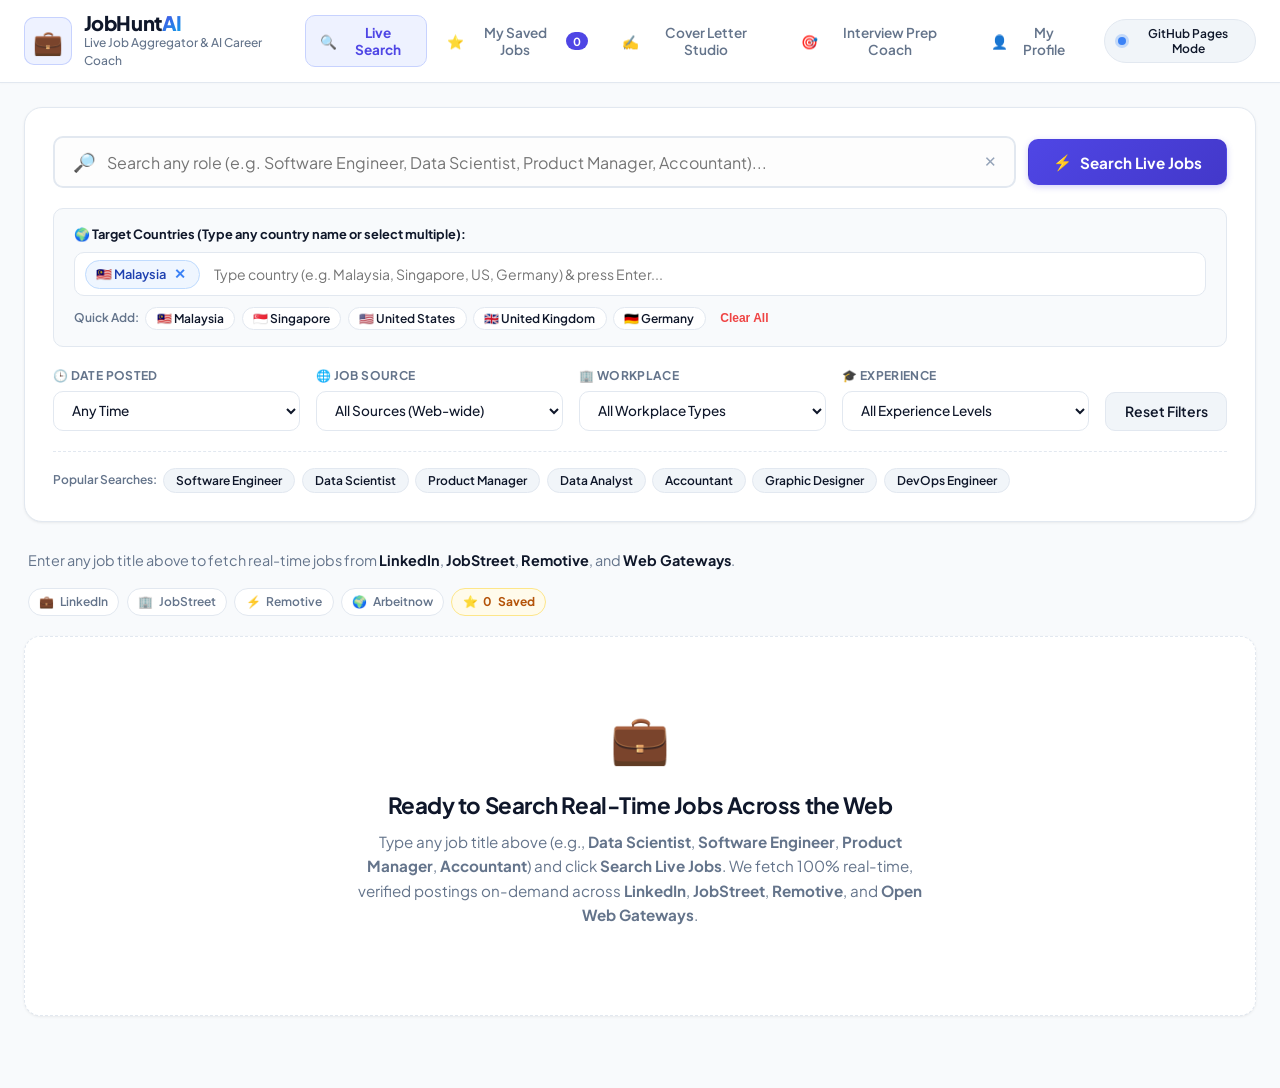
==== commit d776df0d: "Make the UI looks better" ====
--- a/index.html
+++ b/index.html
@@ -10,7 +10,7 @@
   <link href="https://fonts.googleapis.com/css2?family=Plus+Jakarta+Sans:wght@400;500;600;700;800&family=JetBrains+Mono:wght@400;500&display=swap" rel="stylesheet">
 </head>
 <body>
-  <!-- Header / Navigation -->
+  <!-- Header / Navigation Bar -->
   <header class="app-header">
     <div class="header-container">
       <div class="brand">
@@ -23,11 +23,11 @@
 
       <nav class="main-nav">
         <button class="nav-btn active" data-tab="jobs-tab">
-          <span class="icon">🔍</span> Live Job Search
+          <span class="icon">🔍</span> Live Search
         </button>
         <button class="nav-btn" data-tab="tracker-tab">
-          <span class="icon">⭐</span> My Saved Jobs & Tracker
-          <span class="badge" id="nav-saved-count">0</span>
+          <span class="icon">⭐</span> My Saved Jobs
+          <span class="nav-counter-badge" id="nav-saved-count">0</span>
         </button>
         <button class="nav-btn" data-tab="cover-letter-tab">
           <span class="icon">✍️</span> Cover Letter Studio
@@ -54,13 +54,15 @@
 
     <!-- ==================== TAB 1: LIVE JOB SEARCH ==================== -->
     <section id="jobs-tab" class="tab-pane active">
-      <!-- Search & Filter Hero -->
+      <!-- Search & Filter Card -->
       <div class="hero-search-box">
+        <!-- Main Search Bar -->
         <form id="live-search-form" class="search-bar-wrap">
-          <span class="search-icon">🔎</span>
-          <input type="text" id="job-search-input" placeholder="Type ANY job title (e.g. Software Engineer, Data Scientist, Product Manager, Accountant, Designer)..." autocomplete="off" required>
-          <button type="button" id="clear-search-btn" class="clear-btn" title="Clear search">✕</button>
-          
+          <div class="search-input-inner">
+            <span class="search-icon">🔎</span>
+            <input type="text" id="job-search-input" placeholder="Search any role (e.g. Software Engineer, Data Scientist, Product Manager, Accountant)..." autocomplete="off" required>
+            <button type="button" id="clear-search-btn" class="clear-btn" title="Clear search">✕</button>
+          </div>
           <button type="submit" id="search-submit-btn" class="btn btn-primary btn-search-live">
             <span class="icon">⚡</span> <span class="btn-text">Search Live Jobs</span>
           </button>
@@ -69,9 +71,9 @@
         <!-- Multi-Country Selection Tag Area -->
         <div class="country-filter-section">
           <div class="country-input-wrap">
-            <label class="section-label">🌍 Target Countries (Type any country or select multiple):</label>
+            <label class="section-label">🌍 Target Countries (Type any country name or select multiple):</label>
             <div class="tag-input-container" id="country-tag-container">
-              <input type="text" id="country-text-input" placeholder="Type country name (e.g. Malaysia, Singapore, Germany) & press Enter..." list="countries-datalist" autocomplete="off">
+              <input type="text" id="country-text-input" placeholder="Type country (e.g. Malaysia, Singapore, US, Germany) & press Enter..." list="countries-datalist" autocomplete="off">
             </div>
             <datalist id="countries-datalist">
               <option value="Malaysia">🇲🇾 Malaysia</option>
@@ -101,8 +103,7 @@
           </div>
         </div>
 
-        <!-- Filter Row: Date Posted (Time Filter), Workplace, Experience -->
-        <!-- Filter Row: Date Posted (Time Filter), Source, Workplace, Experience -->
+        <!-- Filter Row: Date Posted, Source, Workplace, Experience -->
         <div class="filters-row">
           <div class="filter-group">
             <label for="filter-time">🕒 Date Posted</label>
@@ -127,7 +128,7 @@
           </div>
 
           <div class="filter-group">
-            <label for="filter-workplace">🏢 Workplace Type</label>
+            <label for="filter-workplace">🏢 Workplace</label>
             <select id="filter-workplace" class="form-select">
               <option value="">All Workplace Types</option>
               <option value="Hybrid">Hybrid</option>
@@ -137,7 +138,7 @@
           </div>
 
           <div class="filter-group">
-            <label for="filter-experience">🎓 Experience Level</label>
+            <label for="filter-experience">🎓 Experience</label>
             <select id="filter-experience" class="form-select">
               <option value="">All Experience Levels</option>
               <option value="Entry-level">Entry-level / Graduate</option>
@@ -149,11 +150,11 @@
 
           <div class="filter-group filter-actions">
             <label>&nbsp;</label>
-            <button type="button" id="reset-filters-btn" class="btn btn-secondary">Reset</button>
-          </div>
-        </div>
-
-        <!-- Role Suggestions -->
+            <button type="button" id="reset-filters-btn" class="btn btn-secondary">Reset Filters</button>
+          </div>
+        </div>
+
+        <!-- Popular Searches / Quick Tags -->
         <div class="quick-tags">
           <span class="quick-tag-label">Popular Searches:</span>
           <button type="button" class="tag-pill" data-keyword="Software Engineer">Software Engineer</button>
@@ -166,24 +167,21 @@
         </div>
       </div>
 
-      <!-- Live Search Status Banner -->
+      <!-- Results Summary Bar -->
       <div class="results-header">
         <div class="results-count">
-          <span id="search-status-text">Enter any job title above to fetch real-time jobs from <strong>LinkedIn</strong> and <strong>JobStreet</strong>.</span>
-          <span id="search-status-text">Enter any job title above to fetch real-time jobs from <strong>LinkedIn</strong>, <strong>JobStreet</strong>, <strong>Remotive</strong>, <strong>Arbeitnow</strong>, and <strong>Web Gateways</strong>.</span>
+          <span id="search-status-text">Enter any job title above to fetch real-time jobs from <strong>LinkedIn</strong>, <strong>JobStreet</strong>, <strong>Remotive</strong>, and <strong>Web Gateways</strong>.</span>
         </div>
         <div class="stats-pills">
-          <span class="stat-badge"><span class="icon">💼</span> LinkedIn Live</span>
-          <span class="stat-badge"><span class="icon">🏢</span> JobStreet Live</span>
           <span class="stat-badge"><span class="icon">💼</span> LinkedIn</span>
           <span class="stat-badge"><span class="icon">🏢</span> JobStreet</span>
           <span class="stat-badge"><span class="icon">⚡</span> Remotive</span>
           <span class="stat-badge"><span class="icon">🌍</span> Arbeitnow</span>
-          <span class="stat-badge"><span class="icon">⭐</span> <span id="stat-saved-count">0</span> Saved</span>
-        </div>
-      </div>
-
-      <!-- Jobs Grid -->
+          <span class="stat-badge badge-saved-highlight"><span class="icon">⭐</span> <span id="stat-saved-count">0</span> Saved</span>
+        </div>
+      </div>
+
+      <!-- Live Jobs Cards Grid -->
       <div id="jobs-grid" class="jobs-grid">
         <!-- Live jobs will appear here on search -->
       </div>
@@ -201,22 +199,22 @@
       <div class="tracker-header">
         <div>
           <h2>My Saved Jobs & Application Pipeline</h2>
-          <p class="panel-subtitle">Jobs you bookmark from live searches are stored here to draft cover letters, prepare for interviews, and track your application progress.</p>
+          <p class="panel-subtitle">Jobs you bookmark from live searches are organized here into your application pipeline.</p>
         </div>
         <div class="tracker-quick-stats">
           <div class="stat-box">
             <span class="stat-num" id="pipeline-total">0</span>
             <span class="stat-label">Total Saved</span>
           </div>
-          <div class="stat-box">
+          <div class="stat-box stat-box-saved">
             <span class="stat-num text-warning" id="pipeline-saved">0</span>
             <span class="stat-label">Bookmarked</span>
           </div>
-          <div class="stat-box">
+          <div class="stat-box stat-box-applied">
             <span class="stat-num text-info" id="pipeline-applied">0</span>
             <span class="stat-label">Applied</span>
           </div>
-          <div class="stat-box">
+          <div class="stat-box stat-box-interviewing">
             <span class="stat-num text-primary" id="pipeline-interviewing">0</span>
             <span class="stat-label">Interviewing</span>
           </div>
@@ -225,7 +223,7 @@
 
       <!-- Pipeline Kanban Board -->
       <div class="kanban-board">
-        <div class="kanban-col">
+        <div class="kanban-col col-saved">
           <div class="kanban-col-header">
             <h4>⭐ Bookmarked / Saved</h4>
             <span class="col-count" id="count-col-saved">0</span>
@@ -233,7 +231,7 @@
           <div class="kanban-cards" id="col-saved-cards"></div>
         </div>
 
-        <div class="kanban-col">
+        <div class="kanban-col col-applied">
           <div class="kanban-col-header">
             <h4>🚀 Applied</h4>
             <span class="col-count" id="count-col-applied">0</span>
@@ -241,7 +239,7 @@
           <div class="kanban-cards" id="col-applied-cards"></div>
         </div>
 
-        <div class="kanban-col">
+        <div class="kanban-col col-interviewing">
           <div class="kanban-col-header">
             <h4>🎯 Interviewing</h4>
             <span class="col-count" id="count-col-interviewing">0</span>
@@ -249,7 +247,7 @@
           <div class="kanban-cards" id="col-interviewing-cards"></div>
         </div>
 
-        <div class="kanban-col">
+        <div class="kanban-col col-offered">
           <div class="kanban-col-header">
             <h4>🎉 Offer / Decisions</h4>
             <span class="col-count" id="count-col-offered">0</span>
@@ -262,10 +260,14 @@
     <!-- ==================== TAB 3: COVER LETTER STUDIO ==================== -->
     <section id="cover-letter-tab" class="tab-pane">
       <div class="feature-layout">
+        <!-- Sidebar Setup Form -->
         <div class="feature-sidebar">
           <div class="panel-card">
-            <h3><span class="icon">⚙️</span> Generation Setup</h3>
-            <p class="panel-subtitle">Select a saved job or tailor a custom cover letter.</p>
+            <div class="panel-header-row">
+              <h3><span class="icon">⚙️</span> Letter Setup</h3>
+              <span class="badge badge-accent">AI Powered</span>
+            </div>
+            <p class="panel-subtitle">Select a target role and add optional metrics to craft a personalized letter.</p>
 
             <div class="form-group">
               <label for="cl-job-select">Target Role</label>
@@ -284,7 +286,7 @@
             </div>
 
             <div class="form-group">
-              <label for="cl-tone-select">Tone of Letter</label>
+              <label for="cl-tone-select">Tone of Voice</label>
               <select id="cl-tone-select" class="form-select">
                 <option value="professional">Professional & Polished</option>
                 <option value="enthusiastic">Enthusiastic & Passionate</option>
@@ -293,42 +295,44 @@
               </select>
             </div>
 
-            <div class="form-group">
-              <label for="cl-focus-input">Key Highlights & Focus Points (Optional)</label>
-              <textarea id="cl-focus-input" rows="3" placeholder="e.g. Emphasize my 4 years of experience, leadership, and key project outcomes."></textarea>
-              <label for="cl-motivation-input">🎯 Why This Company? (Motivation & Culture Fit - Optional)</label>
+            <div class="form-section-divider">
+              <span>Personalization Highlights (Optional)</span>
+            </div>
+
+            <div class="form-group">
+              <label for="cl-motivation-input">🎯 Why This Company? (Motivation & Culture Fit)</label>
               <textarea id="cl-motivation-input" rows="2" placeholder="e.g. I admire your real-time data architecture and your expansion across Southeast Asia..."></textarea>
             </div>
 
             <div class="form-group">
-              <label for="cl-achievements-input">🏆 Key Achievements & Quantified Metrics (Optional)</label>
-              <textarea id="cl-achievements-input" rows="3" placeholder="e.g. Scaled database infrastructure to 10M daily users; reduced customer churn by 18%; led a cross-functional team of 6 engineers."></textarea>
-            </div>
-
-            <div class="form-group">
-              <label for="cl-skills-highlight-input">🛠️ Skills to Emphasize (Optional)</label>
+              <label for="cl-achievements-input">🏆 Key Achievements & Measurable Metrics</label>
+              <textarea id="cl-achievements-input" rows="3" placeholder="e.g. Scaled database infrastructure to 10M daily users; reduced model inference latency by 42%; led a team of 6 engineers."></textarea>
+            </div>
+
+            <div class="form-group">
+              <label for="cl-skills-highlight-input">🛠️ Core Skills to Spotlight</label>
               <input type="text" id="cl-skills-highlight-input" placeholder="e.g. Python, SQL, distributed systems, PyTorch">
             </div>
 
             <div class="form-group">
-              <label for="cl-career-story-input">📖 Career Story / Trajectory (Optional)</label>
-              <textarea id="cl-career-story-input" rows="2" placeholder="e.g. Transitioned from finance analytics to software engineering, bringing strong commercial acumen to technical problems."></textarea>
-            </div>
-
-            <div class="form-group">
-              <label for="cl-focus-input">💡 Additional Custom Focus (Optional)</label>
+              <label for="cl-career-story-input">📖 Career Story / Trajectory</label>
+              <textarea id="cl-career-story-input" rows="2" placeholder="e.g. Transitioned from quantitative finance to software engineering, combining commercial acumen with deep technical execution."></textarea>
+            </div>
+
+            <div class="form-group">
+              <label for="cl-focus-input">💡 Additional Custom Focus</label>
               <textarea id="cl-focus-input" rows="2" placeholder="e.g. Emphasize my 4 years of experience, leadership, and proactive problem ownership."></textarea>
             </div>
 
             <div class="form-group">
               <label for="cl-gemini-key">🔑 Gemini API Key (Optional for Gemini 1.5/2.0 Generation)</label>
-              <input type="password" id="cl-gemini-key" placeholder="AIzaSy... (uses smart built-in engine if blank)">
+              <input type="password" id="cl-gemini-key" placeholder="AIzaSy... (uses built-in smart engine if blank)">
             </div>
 
             <div class="candidate-snapshot">
               <div class="snapshot-header">
-                <strong>Applicant Snapshot</strong>
-                <a href="#" class="edit-profile-link" id="cl-edit-profile-btn">Edit Profile</a>
+                <strong>Applicant Profile</strong>
+                <a href="#" class="edit-profile-link" id="cl-edit-profile-btn">Edit Profile ↗</a>
               </div>
               <div class="snapshot-body" id="cl-applicant-summary">
                 Loading profile...
@@ -341,6 +345,7 @@
           </div>
         </div>
 
+        <!-- Main Editor Output -->
         <div class="feature-main">
           <div class="panel-card editor-card">
             <div class="editor-header">
@@ -349,13 +354,13 @@
                 <span class="editor-badge" id="cl-status-badge">Ready</span>
               </div>
               <div class="editor-actions">
-                <button id="copy-cl-btn" class="btn btn-sm btn-outline">
+                <button id="copy-cl-btn" class="btn btn-sm btn-outline" title="Copy to clipboard">
                   <span class="icon">📋</span> Copy
                 </button>
-                <button id="download-cl-btn" class="btn btn-sm btn-outline">
+                <button id="download-cl-btn" class="btn btn-sm btn-outline" title="Download as text file">
                   <span class="icon">💾</span> Download TXT
                 </button>
-                <button id="print-cl-btn" class="btn btn-sm btn-outline">
+                <button id="print-cl-btn" class="btn btn-sm btn-outline" title="Print or Save as PDF">
                   <span class="icon">🖨️</span> Print / PDF
                 </button>
               </div>
@@ -366,8 +371,8 @@
             </div>
 
             <div class="editor-footer">
-              <span id="cl-word-count">0 words</span>
-              <span class="text-muted">Pro-tip: Tailored cover letters referencing company headquarters and scale achieve 3x higher response rates.</span>
+              <span id="cl-word-count" class="word-count-badge">0 words</span>
+              <span class="text-muted">Pro-tip: Authentic letters that reference concrete company milestones and metrics achieve 3x higher interview callbacks.</span>
             </div>
           </div>
         </div>
@@ -378,7 +383,7 @@
     <section id="interview-tab" class="tab-pane">
       <div class="interview-header-bar">
         <div class="selector-container">
-          <label for="prep-job-select"><strong>🎯 Select Job for Interview Preparation:</strong></label>
+          <label for="prep-job-select"><strong>🎯 Target Role for Interview Preparation:</strong></label>
           <select id="prep-job-select" class="form-select">
             <option value="">-- Choose from Saved Jobs --</option>
           </select>
@@ -389,9 +394,10 @@
       </div>
 
       <div class="prep-layout">
+        <!-- Left: Question Categories & Accordions -->
         <div class="prep-questions-col">
           <div class="sub-nav">
-            <button class="sub-nav-btn active" data-subtab="tech-questions">💻 Technical / Role Q&A</button>
+            <button class="sub-nav-btn active" data-subtab="tech-questions">💻 Technical / Domain</button>
             <button class="sub-nav-btn" data-subtab="behavioral-questions">🤝 Behavioral (STAR)</button>
             <button class="sub-nav-btn" data-subtab="company-questions">🏢 Company & Culture</button>
             <button class="sub-nav-btn" data-subtab="reverse-questions">❓ Questions to Ask</button>
@@ -399,51 +405,52 @@
 
           <div id="tech-questions" class="sub-tab-content active">
             <div class="prep-intro-alert">
-              <strong>Role Rigor Check:</strong> Tailored questions designed to test core domain competencies, technical frameworks, and problem-solving required for this position.
+              <strong>Domain Rigor:</strong> Tailored technical questions designed to test core engineering architectures, decision-making trade-offs, and systems reliability.
             </div>
             <div id="tech-questions-list" class="accordion-list"></div>
           </div>
 
           <div id="behavioral-questions" class="sub-tab-content">
             <div class="prep-intro-alert">
-              <strong>STAR Framework Guide:</strong> Structure your answers with <em>Situation</em>, <em>Task</em>, <em>Action</em>, and <em>Result</em>.
+              <strong>STAR Framework Guide:</strong> Structure responses with <em>Situation</em>, <em>Task</em>, <em>Action</em>, and measurable <em>Result</em>.
             </div>
             <div id="behavioral-questions-list" class="accordion-list"></div>
           </div>
 
           <div id="company-questions" class="sub-tab-content">
             <div class="prep-intro-alert">
-              <strong>Company Context:</strong> Tailored insights leveraging company headquarters, scale, and industry positioning.
+              <strong>Company Context:</strong> Strategic insights aligned to company scale, geographic footprint, and organizational culture.
             </div>
             <div id="company-questions-list" class="accordion-list"></div>
           </div>
 
           <div id="reverse-questions" class="sub-tab-content">
             <div class="prep-intro-alert">
-              <strong>Stand Out:</strong> Asking smart, insightful questions at the end of the interview shows leadership and curiosity.
+              <strong>Stand Out:</strong> High-signal questions to ask the hiring team that demonstrate technical curiosity and leadership.
             </div>
             <div id="reverse-questions-list" class="accordion-list"></div>
           </div>
         </div>
 
+        <!-- Right: Interactive Mock Simulator -->
         <div class="prep-practice-col">
           <div class="panel-card practice-card">
             <div class="practice-header">
               <h3><span class="icon">🎙️</span> Mock Practice & AI Feedback</h3>
               <span class="badge badge-accent">Live Simulator</span>
             </div>
-            <p class="panel-subtitle">Select any question from the left, practice typing your answer, and receive instant AI grading and feedback.</p>
-
-            <div class="form-group">
-              <label>Current Selected Question:</label>
+            <p class="panel-subtitle">Select any question on the left, type your response below, and receive instant scoring and coaching feedback.</p>
+
+            <div class="form-group">
+              <label>Active Question:</label>
               <div id="practice-current-question" class="practice-question-display">
                 Click "Practice Answering" on any question to load it here.
               </div>
             </div>
 
             <div class="form-group">
-              <label for="practice-user-answer">Your Practice Answer:</label>
-              <textarea id="practice-user-answer" rows="6" placeholder="Type your response here. Aim for 3-5 sentences including technical methods, trade-offs, and measurable outcomes..."></textarea>
+              <label for="practice-user-answer">Your Answer:</label>
+              <textarea id="practice-user-answer" rows="6" placeholder="Type your response here. Structure using the STAR method: describe the Situation, your specific Task, the exact Actions you took, and quantifiable Results achieved..."></textarea>
             </div>
 
             <button id="evaluate-answer-btn" class="btn btn-primary btn-block">
@@ -500,48 +507,48 @@
             <div class="form-grid-2">
               <div class="form-group">
                 <label for="prof-name">Full Name</label>
-                <input type="text" id="prof-name" placeholder="e.g. Alex Chen">
-              </div>
-              <div class="form-group">
-                <label for="prof-title">Current Professional Title</label>
-                <input type="text" id="prof-title" placeholder="e.g. Senior Software Engineer">
+                <input type="text" id="prof-name" placeholder="e.g. Peiwen Chuah">
+              </div>
+              <div class="form-group">
+                <label for="prof-title">Professional Title</label>
+                <input type="text" id="prof-title" placeholder="e.g. Software Engineer / Data Scientist">
               </div>
             </div>
 
             <div class="form-grid-3">
               <div class="form-group">
                 <label for="prof-email">Email Address</label>
-                <input type="email" id="prof-email" placeholder="alex@example.com">
+                <input type="email" id="prof-email" placeholder="peiwen@example.com">
               </div>
               <div class="form-group">
                 <label for="prof-phone">Phone Number</label>
                 <input type="text" id="prof-phone" placeholder="+60 12-345 6789">
               </div>
               <div class="form-group">
-                <label for="prof-location">Location / Remote Preference</label>
-                <input type="text" id="prof-location" placeholder="e.g. Kuala Lumpur, Malaysia (Open to Remote)">
+                <label for="prof-location">Location</label>
+                <input type="text" id="prof-location" placeholder="e.g. Kuala Lumpur, Malaysia">
               </div>
             </div>
 
             <div class="form-grid-2">
               <div class="form-group">
-                <label for="prof-experience">Years of Professional Experience</label>
+                <label for="prof-experience">Years of Experience</label>
                 <input type="number" id="prof-experience" min="0" max="40" value="4">
               </div>
               <div class="form-group">
                 <label for="prof-education">Education Background</label>
-                <input type="text" id="prof-education" placeholder="e.g. B.S. in Computer Science">
-              </div>
-            </div>
-
-            <div class="form-group">
-              <label for="prof-skills">Core Skills (Comma separated)</label>
-              <input type="text" id="prof-skills" placeholder="Python, SQL, React, Node.js, Cloud, Docker">
-            </div>
-
-            <div class="form-group">
-              <label for="prof-bio">Career Bio & Key Accomplishments</label>
-              <textarea id="prof-bio" rows="4" placeholder="Briefly describe your career highlights, impact achieved, and key technologies you excel in..."></textarea>
+                <input type="text" id="prof-education" placeholder="e.g. B.Sc. in Computer Science">
+              </div>
+            </div>
+
+            <div class="form-group">
+              <label for="prof-skills">Core Technical Skills (Comma separated)</label>
+              <input type="text" id="prof-skills" placeholder="Python, SQL, React, Node.js, Cloud, Docker, PyTorch">
+            </div>
+
+            <div class="form-group">
+              <label for="prof-bio">Career Bio & Summary</label>
+              <textarea id="prof-bio" rows="4" placeholder="Briefly describe your career background, core competencies, and notable accomplishments..."></textarea>
             </div>
 
             <div class="form-grid-3">
@@ -550,11 +557,11 @@
                 <input type="url" id="prof-linkedin" placeholder="https://linkedin.com/in/username">
               </div>
               <div class="form-group">
-                <label for="prof-github">GitHub / Portfolio URL</label>
+                <label for="prof-github">GitHub Profile URL</label>
                 <input type="url" id="prof-github" placeholder="https://github.com/username">
               </div>
               <div class="form-group">
-                <label for="prof-portfolio">Personal Website</label>
+                <label for="prof-portfolio">Portfolio / Personal Website</label>
                 <input type="url" id="prof-portfolio" placeholder="https://yourportfolio.dev">
               </div>
             </div>
@@ -598,22 +605,22 @@
               <span class="spec-val" id="modal-spec-industry">-</span>
             </div>
             <div class="spec-item">
-              <span class="spec-label">Salary Range</span>
+              <span class="spec-label">Compensation</span>
               <span class="spec-val" id="modal-spec-salary">-</span>
             </div>
             <div class="spec-item">
-              <span class="spec-label">Location</span>
+              <span class="spec-label">Location / Type</span>
               <span class="spec-val" id="modal-spec-location">-</span>
             </div>
             <div class="spec-item">
-              <span class="spec-label">Posted Date</span>
+              <span class="spec-label">Date Posted</span>
               <span class="spec-val" id="modal-spec-posted">-</span>
             </div>
           </div>
 
           <div class="modal-section">
-            <h3>About the Role</h3>
-            <p id="modal-job-desc" class="job-desc-text"></p>
+            <h3>Role Description</h3>
+            <p id="modal-job-desc" class="job-desc-text">-</p>
           </div>
 
           <div class="modal-section" id="modal-resp-section">
@@ -622,31 +629,29 @@
           </div>
 
           <div class="modal-section" id="modal-req-section">
-            <h3>Requirements & Qualifications</h3>
+            <h3>Qualifications & Requirements</h3>
             <ul id="modal-job-req" class="styled-list"></ul>
           </div>
 
           <div class="modal-section">
-            <h3>Key Skills & Technologies</h3>
+            <h3>Desired Skills</h3>
             <div id="modal-job-skills" class="skills-wrap"></div>
           </div>
         </div>
 
         <div class="modal-footer">
-          <div class="footer-left">
-            <button id="modal-save-btn" class="btn btn-outline">
-              ⭐ Save to My Tracker
+          <button id="modal-save-btn" class="btn btn-secondary">
+            ⭐ Save to My Tracker
+          </button>
+          <div class="footer-right">
+            <button id="modal-draft-cl-btn" class="btn btn-outline">
+              ✍️ Write Cover Letter
             </button>
-          </div>
-          <div class="footer-right">
-            <button id="modal-draft-cl-btn" class="btn btn-secondary">
-              <span class="icon">✍️</span> Draft Cover Letter
+            <button id="modal-prep-btn" class="btn btn-outline">
+              🎯 Prep Interview
             </button>
-            <button id="modal-prep-btn" class="btn btn-secondary">
-              <span class="icon">🎯</span> Prepare Interview
-            </button>
-            <a id="modal-apply-btn" href="#" target="_blank" rel="noopener" class="btn btn-primary btn-apply-link">
-              <span class="icon">↗</span> Apply Now
+            <a id="modal-apply-btn" href="#" target="_blank" rel="noopener noreferrer" class="btn btn-primary">
+              Apply on Company Portal ↗
             </a>
           </div>
         </div>
@@ -654,9 +659,9 @@
     </div>
   </div>
 
-  <!-- Backend / Hosting Connection Settings Modal -->
+  <!-- Backend & Hosting Connection Settings Modal -->
   <div id="backend-modal" class="modal-backdrop hidden">
-    <div class="modal-dialog">
+    <div class="modal-dialog modal-md">
       <div class="modal-content">
         <div class="modal-header">
           <h3>⚙️ Hosting & Backend Connection</h3>
--- a/styles.css
+++ b/styles.css
@@ -1,44 +1,86 @@
 /* ==========================================================================
-   JobHuntAI Design System & Stylesheet
+   JobHuntAI — Modern Design System & Stylesheet
+   Crafted for visual clarity, elegance, and responsive ergonomics
    ========================================================================== */
 
 :root {
+  /* Brand Palette */
   --primary: #4f46e5;
   --primary-hover: #4338ca;
   --primary-light: #eef2ff;
+  --primary-border: #c7d2fe;
+  
   --secondary: #0ea5e9;
+  --secondary-light: #f0f9ff;
+  
   --accent: #10b981;
+  --accent-hover: #059669;
   --accent-light: #ecfdf5;
+  --accent-border: #a7f3d0;
+  
   --warning: #f59e0b;
   --warning-light: #fffbeb;
+  --warning-border: #fde68a;
+  
   --danger: #ef4444;
+  --danger-light: #fef2f2;
+  
+  /* Platform Specific Colors */
   --linkedin: #0a66c2;
+  --linkedin-hover: #004182;
   --linkedin-light: #e8f3fc;
+  --linkedin-border: #b9dcf7;
   
+  --jobstreet: #6d28d9;
+  --jobstreet-hover: #5b21b6;
+  --jobstreet-light: #f5f3ff;
+  --jobstreet-border: #ddd6fe;
+  
+  --remotive: #0d9488;
+  --remotive-hover: #0f766e;
+  --remotive-light: #f0fdfa;
+  --remotive-border: #99f6e4;
+  
+  --arbeitnow: #ea580c;
+  --arbeitnow-hover: #c2410c;
+  --arbeitnow-light: #fff7ed;
+  --arbeitnow-border: #fed7aa;
+
+  /* Surfaces & Neutrals */
   --bg-main: #f8fafc;
   --bg-card: #ffffff;
   --bg-subtle: #f1f5f9;
+  --bg-input: #fdfdfd;
   
   --text-main: #0f172a;
+  --text-body: #334155;
   --text-muted: #64748b;
-  --text-light: #94a3b8;
+  --text-subtle: #94a3b8;
   
   --border-color: #e2e8f0;
+  --border-subtle: #edf2f7;
   --border-focus: #818cf8;
   
-  --shadow-sm: 0 1px 2px 0 rgb(0 0 0 / 0.05);
-  --shadow-md: 0 4px 6px -1px rgb(0 0 0 / 0.08), 0 2px 4px -2px rgb(0 0 0 / 0.06);
-  --shadow-lg: 0 10px 15px -3px rgb(0 0 0 / 0.08), 0 4px 6px -4px rgb(0 0 0 / 0.04);
-  --shadow-xl: 0 20px 25px -5px rgb(0 0 0 / 0.1), 0 8px 10px -6px rgb(0 0 0 / 0.06);
+  /* Elevation & Shadows */
+  --shadow-xs: 0 1px 2px 0 rgba(0, 0, 0, 0.04);
+  --shadow-sm: 0 1px 3px 0 rgba(0, 0, 0, 0.06), 0 1px 2px -1px rgba(0, 0, 0, 0.04);
+  --shadow-md: 0 4px 6px -1px rgba(0, 0, 0, 0.07), 0 2px 4px -2px rgba(0, 0, 0, 0.05);
+  --shadow-lg: 0 10px 15px -3px rgba(0, 0, 0, 0.08), 0 4px 6px -4px rgba(0, 0, 0, 0.04);
+  --shadow-xl: 0 20px 25px -5px rgba(0, 0, 0, 0.09), 0 8px 10px -6px rgba(0, 0, 0, 0.04);
   
+  /* Radii */
+  --radius-xs: 4px;
   --radius-sm: 6px;
   --radius-md: 10px;
-  --radius-lg: 16px;
+  --radius-lg: 14px;
+  --radius-xl: 18px;
   --radius-full: 9999px;
   
-  --transition: all 0.2s cubic-bezier(0.4, 0, 0.2, 1);
-}
-
+  /* Transitions */
+  --transition: all 0.2s cubic-bezier(0.16, 1, 0.3, 1);
+}
+
+/* Reset & Base */
 * {
   box-sizing: border-box;
   margin: 0;
@@ -48,12 +90,13 @@
 body {
   font-family: 'Plus Jakarta Sans', -apple-system, BlinkMacSystemFont, "Segoe UI", Roboto, sans-serif;
   background-color: var(--bg-main);
-  color: var(--text-main);
+  color: var(--text-body);
   line-height: 1.5;
   -webkit-font-smoothing: antialiased;
-}
-
-/* Typography & Utilities */
+  -moz-osx-font-smoothing: grayscale;
+}
+
+/* Typography */
 h1, h2, h3, h4, h5 {
   font-weight: 700;
   color: var(--text-main);
@@ -66,14 +109,14 @@
   -webkit-text-fill-color: transparent;
 }
 
-.text-muted { color: var(--text-muted); font-size: 0.875rem; }
+.text-muted { color: var(--text-muted); font-size: 0.85rem; }
 .text-warning { color: var(--warning); }
 .text-info { color: var(--secondary); }
 .text-primary { color: var(--primary); }
 
 .hidden { display: none !important; }
 
-/* Buttons */
+/* Global Buttons */
 .btn {
   display: inline-flex;
   align-items: center;
@@ -82,12 +125,13 @@
   font-family: inherit;
   font-weight: 600;
   font-size: 0.875rem;
-  padding: 0.625rem 1.125rem;
+  padding: 0.6rem 1.15rem;
   border-radius: var(--radius-md);
   border: 1px solid transparent;
   cursor: pointer;
   transition: var(--transition);
   text-decoration: none;
+  white-space: nowrap;
 }
 
 .btn-primary {
@@ -110,6 +154,7 @@
 
 .btn-secondary:hover {
   background-color: #e2e8f0;
+  color: var(--text-main);
 }
 
 .btn-outline {
@@ -123,31 +168,30 @@
   border-color: var(--text-muted);
 }
 
-.btn-live-search {
-  background: linear-gradient(135deg, #059669 0%, #0d9488 100%);
+.btn-search-live {
+  background: linear-gradient(135deg, var(--primary) 0%, #4338ca 100%);
   color: #ffffff;
-  padding: 0.75rem 1.25rem;
-  border-radius: var(--radius-md);
-  box-shadow: 0 2px 5px rgba(5, 150, 105, 0.25);
-  font-weight: 700;
-  white-space: nowrap;
-  flex-shrink: 0;
-}
-
-.btn-live-search:hover {
-  background: linear-gradient(135deg, #047857 0%, #0f766e 100%);
-  box-shadow: 0 4px 10px rgba(5, 150, 105, 0.35);
+  padding: 0.75rem 1.5rem;
+  border-radius: var(--radius-md);
+  box-shadow: 0 2px 6px rgba(79, 70, 229, 0.25);
+  font-weight: 700;
+  font-size: 0.95rem;
+}
+
+.btn-search-live:hover {
+  background: linear-gradient(135deg, #4338ca 0%, #3730a3 100%);
+  box-shadow: 0 4px 10px rgba(79, 70, 229, 0.35);
   transform: translateY(-1px);
 }
 
 .btn-sm {
-  padding: 0.375rem 0.75rem;
+  padding: 0.35rem 0.7rem;
   font-size: 0.75rem;
   border-radius: var(--radius-sm);
 }
 
 .btn-lg {
-  padding: 0.875rem 1.5rem;
+  padding: 0.85rem 1.75rem;
   font-size: 1rem;
 }
 
@@ -155,18 +199,19 @@
   width: 100%;
 }
 
-/* Badges */
+/* Global Badges */
 .badge {
   display: inline-flex;
   align-items: center;
   gap: 0.25rem;
-  padding: 0.25rem 0.625rem;
-  font-size: 0.75rem;
+  padding: 0.2rem 0.55rem;
+  font-size: 0.725rem;
   font-weight: 600;
   border-radius: var(--radius-full);
   background-color: var(--bg-subtle);
   color: var(--text-main);
   border: 1px solid var(--border-color);
+  white-space: nowrap;
 }
 
 .badge-country {
@@ -176,42 +221,49 @@
 }
 
 .badge-size {
-  background-color: #f5f3ff;
-  border-color: #ddd6fe;
-  color: #6d28d9;
-}
-
+  background-color: #f8fafc;
+  border-color: var(--border-color);
+  color: var(--text-muted);
+}
+
+.badge-workplace {
+  background-color: var(--accent-light);
+  border-color: var(--accent-border);
+  color: #047857;
+}
+
+.badge-accent {
+  background-color: var(--accent-light);
+  border-color: var(--accent-border);
+  color: #065f46;
+}
+
+/* Source Badges */
 .badge-source {
   background-color: var(--linkedin-light);
-  border-color: #b9dcf7;
+  border-color: var(--linkedin-border);
   color: var(--linkedin);
   font-weight: 700;
 }
 
 .badge-source-jobstreet {
-  background-color: #f5f3ff;
-  border-color: #ddd6fe;
-  color: #6d28d9;
-  font-weight: 700;
-}
-
-.badge-source-greenhouse {
-  background-color: #ecfdf5;
-  border-color: #a7f3d0;
-  color: #047857;
+  background-color: var(--jobstreet-light);
+  border-color: var(--jobstreet-border);
+  color: var(--jobstreet);
+  font-weight: 700;
 }
 
 .badge-source-remotive {
-  background-color: #f0fdfa;
-  border-color: #99f6e4;
-  color: #0d9488;
+  background-color: var(--remotive-light);
+  border-color: var(--remotive-border);
+  color: var(--remotive);
   font-weight: 700;
 }
 
 .badge-source-arbeitnow {
-  background-color: #fff7ed;
-  border-color: #fed7aa;
-  color: #ea580c;
+  background-color: var(--arbeitnow-light);
+  border-color: var(--arbeitnow-border);
+  color: var(--arbeitnow);
   font-weight: 700;
 }
 
@@ -222,34 +274,60 @@
   font-weight: 700;
 }
 
-.badge-time {
-  background-color: #fef3c7;
-  border-color: #fde68a;
-  color: #92400e;
-  font-size: 0.7rem;
-}
-
-.badge-accent {
-  background-color: var(--accent-light);
-  border-color: #a7f3d0;
-  color: #065f46;
-}
-
-.badge-workplace {
-  background-color: #ecfdf5;
-  color: #047857;
-  border-color: #a7f3d0;
-}
-
-/* Header */
+/* Platform Apply Buttons */
+.btn-apply-direct {
+  background: var(--linkedin);
+  color: #ffffff;
+  border: none;
+}
+.btn-apply-direct:hover {
+  background: var(--linkedin-hover);
+  color: #ffffff;
+}
+
+.btn-jobstreet {
+  background: var(--jobstreet);
+  color: #ffffff;
+  border: none;
+}
+.btn-jobstreet:hover {
+  background: var(--jobstreet-hover);
+  color: #ffffff;
+}
+
+.btn-remotive {
+  background: var(--remotive);
+  color: #ffffff;
+  border: none;
+}
+.btn-remotive:hover {
+  background: var(--remotive-hover);
+  color: #ffffff;
+}
+
+.btn-arbeitnow {
+  background: var(--arbeitnow);
+  color: #ffffff;
+  border: none;
+}
+.btn-arbeitnow:hover {
+  background: var(--arbeitnow-hover);
+  color: #ffffff;
+}
+
+/* ==========================================================================
+   Header & Navigation
+   ========================================================================== */
+
 .app-header {
-  background-color: #ffffff;
+  background-color: rgba(255, 255, 255, 0.94);
   border-bottom: 1px solid var(--border-color);
   position: sticky;
   top: 0;
   z-index: 100;
-  backdrop-filter: blur(8px);
-  background-color: rgba(255, 255, 255, 0.95);
+  backdrop-filter: blur(12px);
+  -webkit-backdrop-filter: blur(12px);
+  box-shadow: 0 1px 2px 0 rgba(0, 0, 0, 0.02);
 }
 
 .header-container {
@@ -259,7 +337,80 @@
   display: flex;
   align-items: center;
   justify-content: space-between;
-  gap: 1.5rem;
+  gap: 1rem;
+}
+
+.brand {
+  display: flex;
+  align-items: center;
+  gap: 0.75rem;
+  text-decoration: none;
+}
+
+.logo-icon {
+  font-size: 1.5rem;
+  background: var(--primary-light);
+  padding: 0.35rem 0.55rem;
+  border-radius: var(--radius-md);
+  box-shadow: inset 0 0 0 1px var(--primary-border);
+}
+
+.brand-text h1 {
+  font-size: 1.25rem;
+  font-weight: 800;
+  line-height: 1.1;
+  color: var(--text-main);
+}
+
+.tagline {
+  font-size: 0.75rem;
+  color: var(--text-muted);
+  font-weight: 500;
+}
+
+.main-nav {
+  display: flex;
+  align-items: center;
+  gap: 0.35rem;
+}
+
+.nav-btn {
+  display: flex;
+  align-items: center;
+  gap: 0.45rem;
+  background: transparent;
+  border: 1px solid transparent;
+  padding: 0.5rem 0.85rem;
+  border-radius: var(--radius-md);
+  font-family: inherit;
+  font-size: 0.85rem;
+  font-weight: 600;
+  color: var(--text-muted);
+  cursor: pointer;
+  transition: var(--transition);
+}
+
+.nav-btn:hover {
+  color: var(--text-main);
+  background-color: var(--bg-subtle);
+}
+
+.nav-btn.active {
+  color: var(--primary);
+  background-color: var(--primary-light);
+  border-color: var(--primary-border);
+  font-weight: 700;
+}
+
+.nav-counter-badge {
+  background-color: var(--primary);
+  color: #ffffff;
+  font-size: 0.7rem;
+  font-weight: 700;
+  border-radius: var(--radius-full);
+  padding: 0.1rem 0.45rem;
+  min-width: 1.25rem;
+  text-align: center;
 }
 
 .header-right {
@@ -271,15 +422,15 @@
 .mode-badge-btn {
   display: inline-flex;
   align-items: center;
-  gap: 0.45rem;
+  gap: 0.5rem;
   background: var(--bg-subtle);
   border: 1px solid var(--border-color);
-  padding: 0.35rem 0.75rem;
+  padding: 0.4rem 0.8rem;
   border-radius: var(--radius-full);
   font-family: inherit;
   font-size: 0.75rem;
   font-weight: 600;
-  color: var(--text-muted);
+  color: var(--text-main);
   cursor: pointer;
   transition: var(--transition);
 }
@@ -288,6 +439,7 @@
   background: #ffffff;
   border-color: var(--primary);
   color: var(--primary);
+  box-shadow: var(--shadow-sm);
 }
 
 .status-dot {
@@ -301,88 +453,12 @@
 
 .status-dot.dot-online {
   background: #10b981;
-  box-shadow: 0 0 0 2px rgba(16, 185, 129, 0.25);
+  box-shadow: 0 0 0 3px rgba(16, 185, 129, 0.25);
 }
 
 .status-dot.dot-static {
   background: #3b82f6;
-  box-shadow: 0 0 0 2px rgba(59, 130, 246, 0.25);
-}
-
-.backend-status-box {
-  background: #f8fafc;
-  border: 1px solid var(--border-color);
-  border-radius: var(--radius-md);
-  padding: 0.85rem 1rem;
-}
-
-.status-box-header {
-  display: flex;
-  align-items: center;
-  gap: 0.5rem;
-}
-
-.brand {
-  display: flex;
-  align-items: center;
-  gap: 0.75rem;
-}
-
-.logo-icon {
-  font-size: 1.75rem;
-  background: var(--primary-light);
-  padding: 0.35rem 0.5rem;
-  border-radius: var(--radius-md);
-}
-
-.brand-text h1 {
-  font-size: 1.35rem;
-  font-weight: 800;
-  line-height: 1.1;
-}
-
-.tagline {
-  font-size: 0.75rem;
-  color: var(--text-muted);
-}
-
-.main-nav {
-  display: flex;
-  align-items: center;
-  gap: 0.5rem;
-}
-
-.nav-btn {
-  display: flex;
-  align-items: center;
-  gap: 0.5rem;
-  background: transparent;
-  border: none;
-  padding: 0.6rem 1rem;
-  border-radius: var(--radius-md);
-  font-family: inherit;
-  font-size: 0.875rem;
-  font-weight: 600;
-  color: var(--text-muted);
-  cursor: pointer;
-  transition: var(--transition);
-}
-
-.nav-btn:hover {
-  color: var(--text-main);
-  background-color: var(--bg-subtle);
-}
-
-.nav-btn.active {
-  color: var(--primary);
-  background-color: var(--primary-light);
-}
-
-.nav-btn .badge {
-  background-color: #ffffff;
-  color: var(--primary);
-  border-color: rgba(79, 70, 229, 0.2);
-  padding: 0.15rem 0.45rem;
+  box-shadow: 0 0 0 3px rgba(59, 130, 246, 0.25);
 }
 
 /* Main Container */
@@ -398,7 +474,7 @@
 
 .tab-pane.active {
   display: block;
-  animation: fadeIn 0.25s ease-out;
+  animation: fadeIn 0.2s ease-out;
 }
 
 @keyframes fadeIn {
@@ -407,51 +483,55 @@
 }
 
 /* ==========================================================================
-   TAB 1: JOB EXPLORER
-   TAB 1: JOB EXPLORER & MULTI-COUNTRY FILTERS
+   TAB 1: LIVE JOB SEARCH & HERO SECTION
    ========================================================================== */
 
 .hero-search-box {
   background: #ffffff;
   border: 1px solid var(--border-color);
-  border-radius: var(--radius-lg);
-  padding: 1.5rem;
+  border-radius: var(--radius-xl);
+  padding: 1.75rem;
   box-shadow: var(--shadow-sm);
-  margin-bottom: 1.5rem;
-}
-
+  margin-bottom: 1.75rem;
+}
+
+/* Main Search Bar */
 .search-bar-wrap {
-  position: relative;
-  display: flex;
-  align-items: center;
-  margin-bottom: 1rem;
+  display: flex;
+  align-items: center;
   gap: 0.75rem;
   margin-bottom: 1.25rem;
+}
+
+.search-input-inner {
+  position: relative;
+  flex: 1;
+  display: flex;
+  align-items: center;
 }
 
 .search-icon {
   position: absolute;
   left: 1.25rem;
   font-size: 1.15rem;
-  color: var(--text-muted);
+  color: var(--text-subtle);
   pointer-events: none;
 }
 
-.search-bar-wrap input {
+.search-input-inner input {
   width: 100%;
-  padding: 0.875rem 3rem 0.875rem 3rem;
-  flex: 1;
-  padding: 0.875rem 2.5rem 0.875rem 3rem;
+  padding: 0.85rem 2.75rem 0.85rem 3.25rem;
   font-family: inherit;
   font-size: 1rem;
   border: 2px solid var(--border-color);
   border-radius: var(--radius-md);
   outline: none;
+  background-color: var(--bg-input);
+  color: var(--text-main);
   transition: var(--transition);
-  background-color: #fdfdfd;
-}
-
-.search-bar-wrap input:focus {
+}
+
+.search-input-inner input:focus {
   border-color: var(--primary);
   background-color: #ffffff;
   box-shadow: 0 0 0 3px rgba(79, 70, 229, 0.12);
@@ -459,22 +539,31 @@
 
 .clear-btn {
   position: absolute;
-  right: 1rem;
-  right: 250px;
+  right: 0.85rem;
   background: transparent;
   border: none;
-  color: var(--text-muted);
+  color: var(--text-subtle);
   cursor: pointer;
-  font-size: 1rem;
-  padding: 0.25rem 0.5rem;
-}
-
-/* Multi-Country Tag Input Styles */
+  font-size: 0.95rem;
+  padding: 0.35rem;
+  border-radius: var(--radius-full);
+  display: flex;
+  align-items: center;
+  justify-content: center;
+  transition: var(--transition);
+}
+
+.clear-btn:hover {
+  color: var(--text-main);
+  background-color: var(--bg-subtle);
+}
+
+/* Country Selection Area */
 .country-filter-section {
-  background-color: #fafbfc;
-  border: 1px solid var(--border-color);
-  border-radius: var(--radius-md);
-  padding: 1rem;
+  background-color: #f8fafc;
+  border: 1px solid var(--border-color);
+  border-radius: var(--radius-md);
+  padding: 1rem 1.25rem;
   margin-bottom: 1.25rem;
 }
 
@@ -496,11 +585,12 @@
   border-radius: var(--radius-md);
   padding: 0.4rem 0.6rem;
   min-height: 44px;
+  transition: var(--transition);
 }
 
 .tag-input-container:focus-within {
   border-color: var(--primary);
-  box-shadow: 0 0 0 2px rgba(79, 70, 229, 0.15);
+  box-shadow: 0 0 0 3px rgba(79, 70, 229, 0.12);
 }
 
 .country-pill {
@@ -510,7 +600,7 @@
   background: #eff6ff;
   border: 1px solid #bfdbfe;
   color: #1e40af;
-  padding: 0.2rem 0.6rem;
+  padding: 0.25rem 0.65rem;
   border-radius: var(--radius-full);
   font-size: 0.8rem;
   font-weight: 600;
@@ -527,7 +617,7 @@
   display: flex;
   align-items: center;
   justify-content: center;
-  padding: 0 0.1rem;
+  padding: 0 0.15rem;
 }
 
 .country-pill .remove-pill-btn:hover {
@@ -536,12 +626,13 @@
 
 .tag-input-container input {
   flex: 1;
-  min-width: 200px;
+  min-width: 220px;
   border: none;
   outline: none;
   font-family: inherit;
   font-size: 0.875rem;
   padding: 0.35rem 0.5rem;
+  background: transparent;
 }
 
 .quick-country-suggestions {
@@ -549,7 +640,7 @@
   align-items: center;
   flex-wrap: wrap;
   gap: 0.4rem;
-  margin-top: 0.6rem;
+  margin-top: 0.65rem;
 }
 
 .suggestion-label {
@@ -562,7 +653,7 @@
   background: #ffffff;
   border: 1px solid var(--border-color);
   border-radius: var(--radius-full);
-  padding: 0.2rem 0.6rem;
+  padding: 0.2rem 0.65rem;
   font-family: inherit;
   font-size: 0.75rem;
   font-weight: 600;
@@ -573,7 +664,7 @@
 
 .quick-country-btn:hover {
   background: var(--primary-light);
-  border-color: #c7d2fe;
+  border-color: var(--primary-border);
   color: var(--primary);
 }
 
@@ -594,10 +685,10 @@
 /* Filters Row */
 .filters-row {
   display: grid;
-  grid-template-columns: repeat(auto-fit, minmax(190px, 1fr)) 90px;
-  grid-template-columns: repeat(auto-fit, minmax(190px, 1fr)) 100px;
+  grid-template-columns: repeat(4, 1fr) auto;
   gap: 1rem;
-  margin-bottom: 1rem;
+  align-items: flex-end;
+  margin-bottom: 1.25rem;
 }
 
 .filter-group {
@@ -630,15 +721,16 @@
 
 .filter-group select:focus, .form-select:focus {
   border-color: var(--primary);
-  box-shadow: 0 0 0 2px rgba(79, 70, 229, 0.15);
-}
-
+  box-shadow: 0 0 0 3px rgba(79, 70, 229, 0.12);
+}
+
+/* Quick Tags / Role Pills */
 .quick-tags {
   display: flex;
   align-items: center;
   flex-wrap: wrap;
-  gap: 0.5rem;
-  padding-top: 0.75rem;
+  gap: 0.4rem;
+  padding-top: 1rem;
   border-top: 1px dashed var(--border-color);
 }
 
@@ -667,12 +759,15 @@
   border-color: var(--primary);
 }
 
+/* Results Status Bar */
 .results-header {
   display: flex;
   align-items: center;
   justify-content: space-between;
+  flex-wrap: wrap;
+  gap: 1rem;
   margin-bottom: 1.25rem;
-  padding: 0 0.5rem;
+  padding: 0 0.25rem;
 }
 
 .results-count {
@@ -686,7 +781,9 @@
 
 .stats-pills {
   display: flex;
-  gap: 0.75rem;
+  align-items: center;
+  flex-wrap: wrap;
+  gap: 0.45rem;
 }
 
 .stat-badge {
@@ -697,15 +794,25 @@
   font-weight: 600;
   background-color: #ffffff;
   border: 1px solid var(--border-color);
-  padding: 0.3rem 0.7rem;
+  padding: 0.25rem 0.65rem;
   border-radius: var(--radius-full);
   color: var(--text-muted);
 }
 
-/* Jobs Cards Grid */
+.badge-saved-highlight {
+  background-color: var(--warning-light);
+  border-color: var(--warning-border);
+  color: #b45309;
+  font-weight: 700;
+}
+
+/* ==========================================================================
+   Jobs Cards Grid & Individual Job Cards
+   ========================================================================== */
+
 .jobs-grid {
   display: grid;
-  grid-template-columns: repeat(auto-fill, minmax(380px, 1fr));
+  grid-template-columns: repeat(auto-fill, minmax(370px, 1fr));
   gap: 1.25rem;
 }
 
@@ -720,6 +827,7 @@
   box-shadow: var(--shadow-sm);
   transition: var(--transition);
   position: relative;
+  min-height: 290px;
 }
 
 .job-card:hover {
@@ -729,73 +837,71 @@
 }
 
 .job-card-header {
-  margin-bottom: 0.75rem;
-}
-
-.card-top-meta {
-  display: flex;
-  align-items: center;
+  display: flex;
+  align-items: flex-start;
   justify-content: space-between;
-  margin-bottom: 0.5rem;
-}
-
-.company-title {
-  font-weight: 700;
-  font-size: 0.9rem;
-  color: var(--primary);
-}
-
-.status-indicator {
-  font-size: 0.7rem;
-  font-weight: 700;
-  padding: 0.15rem 0.5rem;
-  border-radius: var(--radius-sm);
-}
-
-.status-saved { background: var(--warning-light); color: var(--warning); }
-.status-applied { background: #e0f2fe; color: #0284c7; }
-.status-interviewing { background: var(--accent-light); color: var(--accent); }
-.status-none { background: var(--bg-subtle); color: var(--text-muted); }
-
-.job-role-title {
-  font-size: 1.15rem;
-  font-weight: 700;
-  color: var(--text-main);
-  line-height: 1.3;
-  margin-bottom: 0.5rem;
-}
-
-/* Company Origin & Size Badges on Card */
-/* Badges on Card */
-.company-details-badges {
-  display: flex;
-  flex-wrap: wrap;
-  gap: 0.4rem;
-  margin-bottom: 0.75rem;
-}
-
-.card-salary-loc {
-  display: flex;
-  align-items: center;
   gap: 0.75rem;
-  font-size: 0.8rem;
-  color: var(--text-muted);
-  font-weight: 500;
-  margin-bottom: 0.75rem;
-}
-
-.card-summary {
-  font-size: 0.85rem;
-  color: var(--text-muted);
-  line-height: 1.4;
-  margin-bottom: 1rem;
+  margin-bottom: 0.65rem;
+}
+
+.job-card-title {
+  font-size: 1.05rem;
+  font-weight: 700;
+  color: var(--text-main);
+  line-height: 1.35;
   display: -webkit-box;
-  -webkit-line-clamp: 3;
+  -webkit-line-clamp: 2;
   -webkit-box-orient: vertical;
   overflow: hidden;
 }
 
-.card-skills-row {
+.job-card-company {
+  font-size: 0.85rem;
+  font-weight: 600;
+  color: var(--primary);
+  margin-top: 0.2rem;
+}
+
+.save-job-btn {
+  display: inline-flex;
+  align-items: center;
+  gap: 0.3rem;
+  padding: 0.35rem 0.75rem;
+  border-radius: var(--radius-full);
+  font-size: 0.75rem;
+  font-weight: 600;
+  cursor: pointer;
+  transition: var(--transition);
+  white-space: nowrap;
+  flex-shrink: 0;
+}
+
+.btn-saved-active {
+  background: var(--warning-light) !important;
+  color: #b45309 !important;
+  border: 1px solid var(--warning-border) !important;
+  font-weight: 700 !important;
+}
+
+.job-meta-badges {
+  display: flex;
+  flex-wrap: wrap;
+  gap: 0.35rem;
+  margin-bottom: 0.75rem;
+}
+
+.job-desc-snippet {
+  font-size: 0.825rem;
+  color: var(--text-muted);
+  line-height: 1.5;
+  margin-bottom: 0.75rem;
+  display: -webkit-box;
+  -webkit-line-clamp: 2;
+  -webkit-box-orient: vertical;
+  overflow: hidden;
+}
+
+.job-skills-list {
   display: flex;
   flex-wrap: wrap;
   gap: 0.35rem;
@@ -804,80 +910,47 @@
 
 .skill-tag {
   background-color: var(--bg-subtle);
-  color: var(--text-main);
+  border: 1px solid var(--border-color);
+  color: var(--text-body);
   font-size: 0.7rem;
   font-weight: 600;
-  padding: 0.2rem 0.5rem;
+  padding: 0.15rem 0.5rem;
   border-radius: var(--radius-sm);
 }
 
-.job-card-actions {
+.job-card-footer {
   display: flex;
   align-items: center;
   justify-content: space-between;
+  gap: 0.5rem;
   padding-top: 0.85rem;
-  border-top: 1px solid var(--border-color);
-  gap: 0.5rem;
-}
-
-.action-buttons-group {
-  display: flex;
-  gap: 0.4rem;
-}
-
-.btn-apply-direct {
-  background: var(--linkedin);
-  color: #ffffff;
-  border: none;
-}
-
-.btn-apply-direct:hover {
-  background: #004182;
-  color: #ffffff;
-}
-
-.btn-jobstreet {
-  background: #6d28d9;
-  color: #ffffff;
-  border: none;
-}
-
-.btn-jobstreet:hover {
-  background: #5b21b6;
-  color: #ffffff;
-}
-
-.btn-remotive {
-  background: #0d9488;
-  color: #ffffff;
-  border: none;
-}
-
-.btn-remotive:hover {
-  background: #0f766e;
-  color: #ffffff;
-}
-
-.btn-arbeitnow {
-  background: #ea580c;
-  color: #ffffff;
-  border: none;
-}
-
-.btn-arbeitnow:hover {
-  background: #c2410c;
-  color: #ffffff;
-}
-
-.btn-web {
-  background: #475569;
-  color: #ffffff;
-  border: none;
-}
-
-.btn-web:hover {
-  background: #334155;
-  color: #ffffff;
+  border-top: 1px solid var(--border-subtle);
+  margin-top: auto;
+}
+
+.live-apply-btn {
+  font-weight: 700;
+  padding: 0.45rem 0.85rem;
+  font-size: 0.8rem;
+  border-radius: var(--radius-md);
+  text-decoration: none;
+  white-space: nowrap;
+  display: inline-flex;
+  align-items: center;
+  gap: 0.35rem;
+}
+
+.card-quick-actions {
+  display: flex;
+  align-items: center;
+  gap: 0.3rem;
+}
+
+.card-quick-actions .btn {
+  padding: 0.35rem 0.65rem;
+  font-size: 0.75rem;
+  font-weight: 600;
+  border-radius: var(--radius-sm);
 }
 
 .load-more-wrap {
@@ -907,12 +980,149 @@
 }
 
 /* ==========================================================================
-   TAB 2: COVER LETTER STUDIO
+   TAB 2: APPLICATION TRACKER (KANBAN)
+   ========================================================================== */
+
+.tracker-header {
+  display: flex;
+  align-items: center;
+  justify-content: space-between;
+  flex-wrap: wrap;
+  gap: 1.25rem;
+  margin-bottom: 1.5rem;
+}
+
+.tracker-quick-stats {
+  display: flex;
+  gap: 0.75rem;
+  flex-wrap: wrap;
+}
+
+.stat-box {
+  background: #ffffff;
+  border: 1px solid var(--border-color);
+  border-radius: var(--radius-md);
+  padding: 0.65rem 1.15rem;
+  text-align: center;
+  min-width: 95px;
+  box-shadow: var(--shadow-xs);
+}
+
+.stat-box-saved { border-top: 3px solid var(--warning); }
+.stat-box-applied { border-top: 3px solid var(--secondary); }
+.stat-box-interviewing { border-top: 3px solid var(--primary); }
+
+.stat-num {
+  font-size: 1.35rem;
+  font-weight: 800;
+  display: block;
+}
+
+.stat-label {
+  font-size: 0.7rem;
+  font-weight: 700;
+  color: var(--text-muted);
+  text-transform: uppercase;
+  letter-spacing: 0.03em;
+}
+
+.kanban-board {
+  display: grid;
+  grid-template-columns: repeat(4, 1fr);
+  gap: 1.25rem;
+}
+
+.kanban-col {
+  background: #f1f5f9;
+  border: 1px solid var(--border-color);
+  border-radius: var(--radius-lg);
+  padding: 1rem;
+  min-height: 550px;
+  display: flex;
+  flex-direction: column;
+}
+
+.kanban-col.col-saved { border-top: 3px solid var(--warning); }
+.kanban-col.col-applied { border-top: 3px solid var(--secondary); }
+.kanban-col.col-interviewing { border-top: 3px solid var(--primary); }
+.kanban-col.col-offered { border-top: 3px solid var(--accent); }
+
+.kanban-col-header {
+  display: flex;
+  align-items: center;
+  justify-content: space-between;
+  margin-bottom: 1rem;
+  padding-bottom: 0.5rem;
+  border-bottom: 1px solid #e2e8f0;
+}
+
+.kanban-col-header h4 {
+  font-size: 0.875rem;
+  font-weight: 700;
+}
+
+.col-count {
+  background: #ffffff;
+  border: 1px solid var(--border-color);
+  border-radius: var(--radius-full);
+  padding: 0.15rem 0.5rem;
+  font-size: 0.725rem;
+  font-weight: 700;
+  color: var(--text-muted);
+}
+
+.kanban-cards {
+  display: flex;
+  flex-direction: column;
+  gap: 0.75rem;
+  flex: 1;
+}
+
+.kanban-card {
+  background: #ffffff;
+  border: 1px solid var(--border-color);
+  border-radius: var(--radius-md);
+  padding: 0.85rem;
+  box-shadow: var(--shadow-xs);
+  transition: var(--transition);
+}
+
+.kanban-card:hover {
+  transform: translateY(-2px);
+  box-shadow: var(--shadow-md);
+  border-color: #cbd5e1;
+}
+
+.kanban-card-title {
+  font-size: 0.875rem;
+  font-weight: 700;
+  color: var(--text-main);
+  margin-bottom: 0.25rem;
+}
+
+.kanban-card-company {
+  font-size: 0.8rem;
+  color: var(--primary);
+  font-weight: 600;
+  margin-bottom: 0.4rem;
+}
+
+.kanban-card-footer {
+  display: flex;
+  align-items: center;
+  justify-content: space-between;
+  margin-top: 0.5rem;
+  padding-top: 0.5rem;
+  border-top: 1px dashed var(--border-color);
+}
+
+/* ==========================================================================
+   TAB 3: COVER LETTER STUDIO
    ========================================================================== */
 
 .feature-layout {
   display: grid;
-  grid-template-columns: 420px 1fr;
+  grid-template-columns: 440px 1fr;
   gap: 1.5rem;
   align-items: start;
 }
@@ -925,44 +1135,72 @@
   box-shadow: var(--shadow-sm);
 }
 
+.panel-header-row {
+  display: flex;
+  align-items: center;
+  justify-content: space-between;
+  margin-bottom: 0.25rem;
+}
+
 .panel-subtitle {
-  font-size: 0.85rem;
+  font-size: 0.825rem;
   color: var(--text-muted);
-  margin-top: 0.25rem;
   margin-bottom: 1.25rem;
+  line-height: 1.4;
 }
 
 .form-group {
-  margin-bottom: 1.15rem;
+  margin-bottom: 1rem;
   display: flex;
   flex-direction: column;
   gap: 0.35rem;
 }
 
 .form-group label {
-  font-size: 0.8rem;
+  font-size: 0.775rem;
   font-weight: 700;
   color: var(--text-main);
 }
 
 .form-group input, .form-group textarea {
-  padding: 0.65rem 0.85rem;
+  padding: 0.6rem 0.85rem;
   font-family: inherit;
-  font-size: 0.875rem;
+  font-size: 0.85rem;
   border: 1px solid var(--border-color);
   border-radius: var(--radius-md);
   outline: none;
+  background-color: #ffffff;
+  color: var(--text-main);
   transition: var(--transition);
 }
 
 .form-group input:focus, .form-group textarea:focus {
   border-color: var(--primary);
-  box-shadow: 0 0 0 2px rgba(79, 70, 229, 0.15);
+  box-shadow: 0 0 0 3px rgba(79, 70, 229, 0.12);
+}
+
+.form-section-divider {
+  border-top: 1px dashed var(--border-color);
+  margin: 1.25rem 0 1rem 0;
+  position: relative;
+  text-align: center;
+}
+
+.form-section-divider span {
+  background: #ffffff;
+  padding: 0 0.5rem;
+  font-size: 0.725rem;
+  font-weight: 700;
+  color: var(--text-muted);
+  text-transform: uppercase;
+  letter-spacing: 0.04em;
+  position: relative;
+  top: -0.6rem;
 }
 
 .job-quick-preview {
   background: var(--primary-light);
-  border: 1px solid #c7d2fe;
+  border: 1px solid var(--primary-border);
   border-radius: var(--radius-md);
   padding: 0.85rem;
   margin-bottom: 1rem;
@@ -993,6 +1231,7 @@
   padding: 0.85rem;
   margin-bottom: 1.25rem;
   font-size: 0.8rem;
+  border: 1px solid var(--border-color);
 }
 
 .snapshot-header {
@@ -1011,11 +1250,12 @@
   text-decoration: underline;
 }
 
+/* Letter Editor Card */
 .editor-card {
   display: flex;
   flex-direction: column;
-  height: calc(100vh - 200px);
-  min-height: 600px;
+  height: calc(100vh - 180px);
+  min-height: 650px;
 }
 
 .editor-header {
@@ -1036,10 +1276,17 @@
 .editor-badge {
   font-size: 0.7rem;
   font-weight: 700;
-  padding: 0.2rem 0.5rem;
-  border-radius: var(--radius-sm);
+  padding: 0.2rem 0.55rem;
+  border-radius: var(--radius-full);
   background: var(--bg-subtle);
   color: var(--text-muted);
+  border: 1px solid var(--border-color);
+}
+
+.editor-actions {
+  display: flex;
+  align-items: center;
+  gap: 0.4rem;
 }
 
 .editor-body {
@@ -1050,20 +1297,23 @@
 .editor-body textarea {
   width: 100%;
   height: 100%;
-  padding: 1.25rem;
+  padding: 1.5rem;
   font-family: 'JetBrains Mono', 'Courier New', monospace;
   font-size: 0.875rem;
-  line-height: 1.6;
+  line-height: 1.65;
   border: 1px solid var(--border-color);
   border-radius: var(--radius-md);
   resize: none;
   outline: none;
   background-color: #fafbfc;
+  color: var(--text-main);
+  transition: var(--transition);
 }
 
 .editor-body textarea:focus {
   background-color: #ffffff;
   border-color: var(--primary);
+  box-shadow: 0 0 0 3px rgba(79, 70, 229, 0.1);
 }
 
 .editor-footer {
@@ -1075,8 +1325,17 @@
   color: var(--text-muted);
 }
 
+.word-count-badge {
+  font-weight: 700;
+  color: var(--text-main);
+  background: var(--bg-subtle);
+  padding: 0.2rem 0.5rem;
+  border-radius: var(--radius-sm);
+  border: 1px solid var(--border-color);
+}
+
 /* ==========================================================================
-   TAB 3: INTERVIEW PREP COACH
+   TAB 4: INTERVIEW PREP COACH
    ========================================================================== */
 
 .interview-header-bar {
@@ -1087,13 +1346,17 @@
   display: flex;
   align-items: center;
   justify-content: space-between;
+  flex-wrap: wrap;
+  gap: 1rem;
   margin-bottom: 1.5rem;
+  box-shadow: var(--shadow-xs);
 }
 
 .selector-container {
   display: flex;
   align-items: center;
   gap: 1rem;
+  flex-wrap: wrap;
 }
 
 .prep-job-badge {
@@ -1101,28 +1364,30 @@
   font-weight: 600;
   color: var(--primary);
   background: var(--primary-light);
-  padding: 0.4rem 0.85rem;
+  border: 1px solid var(--primary-border);
+  padding: 0.35rem 0.85rem;
   border-radius: var(--radius-full);
 }
 
 .prep-layout {
   display: grid;
-  grid-template-columns: 1fr 480px;
+  grid-template-columns: 1fr 460px;
   gap: 1.5rem;
   align-items: start;
 }
 
 .sub-nav {
   display: flex;
-  gap: 0.5rem;
+  gap: 0.35rem;
   margin-bottom: 1rem;
   border-bottom: 1px solid var(--border-color);
   padding-bottom: 0.5rem;
+  overflow-x: auto;
 }
 
 .sub-nav-btn {
   background: transparent;
-  border: none;
+  border: 1px solid transparent;
   font-family: inherit;
   font-size: 0.85rem;
   font-weight: 600;
@@ -1131,6 +1396,7 @@
   color: var(--text-muted);
   cursor: pointer;
   transition: var(--transition);
+  white-space: nowrap;
 }
 
 .sub-nav-btn:hover {
@@ -1141,6 +1407,7 @@
 .sub-nav-btn.active {
   background: var(--primary);
   color: #ffffff;
+  font-weight: 700;
 }
 
 .sub-tab-content {
@@ -1156,15 +1423,16 @@
   border-left: 4px solid var(--primary);
   padding: 0.75rem 1rem;
   border-radius: 0 var(--radius-md) var(--radius-md) 0;
-  font-size: 0.85rem;
-  color: var(--text-muted);
+  font-size: 0.825rem;
+  color: var(--text-body);
   margin-bottom: 1.25rem;
+  line-height: 1.5;
 }
 
 .accordion-list {
   display: flex;
   flex-direction: column;
-  gap: 1rem;
+  gap: 0.85rem;
 }
 
 .accordion-item {
@@ -1172,7 +1440,12 @@
   border: 1px solid var(--border-color);
   border-radius: var(--radius-md);
   overflow: hidden;
-  box-shadow: var(--shadow-sm);
+  box-shadow: var(--shadow-xs);
+  transition: var(--transition);
+}
+
+.accordion-item:hover {
+  border-color: #cbd5e1;
 }
 
 .accordion-header {
@@ -1187,7 +1460,7 @@
 }
 
 .accordion-header:hover {
-  background-color: var(--bg-subtle);
+  background-color: #f8fafc;
 }
 
 .accordion-title-wrap h4 {
@@ -1199,14 +1472,15 @@
 }
 
 .accordion-category {
-  font-size: 0.75rem;
+  font-size: 0.7rem;
   font-weight: 700;
   color: var(--primary);
   text-transform: uppercase;
+  letter-spacing: 0.03em;
 }
 
 .accordion-icon {
-  font-size: 1rem;
+  font-size: 0.85rem;
   color: var(--text-muted);
   transition: transform 0.2s ease;
 }
@@ -1240,13 +1514,14 @@
   color: #1d4ed8;
   font-size: 0.7rem;
   font-weight: 700;
-  padding: 0.2rem 0.5rem;
+  padding: 0.15rem 0.5rem;
   border-radius: var(--radius-full);
 }
 
 .model-answer-box {
   background: #ffffff;
   border: 1px solid var(--border-color);
+  border-left: 3px solid var(--accent);
   border-radius: var(--radius-md);
   padding: 1rem;
   margin-top: 0.75rem;
@@ -1262,8 +1537,8 @@
 
 .model-answer-text {
   font-size: 0.85rem;
-  line-height: 1.5;
-  color: #334155;
+  line-height: 1.55;
+  color: var(--text-body);
 }
 
 .accordion-actions {
@@ -1272,7 +1547,7 @@
   justify-content: flex-end;
 }
 
-/* Mock Practice Column */
+/* Practice Column */
 .practice-card {
   position: sticky;
   top: 85px;
@@ -1286,13 +1561,13 @@
 
 .practice-question-display {
   background: var(--primary-light);
-  border: 1px solid #c7d2fe;
+  border: 1px solid var(--primary-border);
   border-radius: var(--radius-md);
   padding: 0.85rem;
   font-size: 0.85rem;
   font-weight: 600;
   color: var(--primary-hover);
-  line-height: 1.4;
+  line-height: 1.45;
 }
 
 .evaluation-result {
@@ -1304,174 +1579,64 @@
 .eval-score-row {
   display: flex;
   align-items: center;
-  gap: 1.25rem;
+  gap: 1rem;
+  margin-bottom: 1.25rem;
+}
+
+.eval-score-circle {
+  width: 64px;
+  height: 64px;
+  border-radius: 50%;
+  background: var(--primary-light);
+  border: 3px solid var(--primary);
+  display: flex;
+  flex-direction: column;
+  align-items: center;
+  justify-content: center;
+  font-weight: 800;
+  color: var(--primary);
+  flex-shrink: 0;
+}
+
+.eval-score-num {
+  font-size: 1.25rem;
+  line-height: 1;
+}
+
+.eval-score-verdict h4 {
+  font-size: 1rem;
+  margin-bottom: 0.2rem;
+}
+
+.eval-score-verdict p {
+  font-size: 0.825rem;
+  color: var(--text-muted);
+}
+
+.eval-section {
   margin-bottom: 1rem;
-}
-
-.eval-score-circle {
-  width: 70px;
-  height: 70px;
-  border-radius: 50%;
-  background: var(--accent-light);
-  border: 3px solid var(--accent);
-  display: flex;
-  flex-direction: column;
-  align-items: center;
-  justify-content: center;
-  color: #065f46;
-}
-
-.eval-score-circle span {
-  font-size: 1.35rem;
-  font-weight: 800;
-  line-height: 1;
-}
-
-.eval-score-circle small {
-  font-size: 0.65rem;
-  font-weight: 700;
-}
-
-.eval-section {
-  margin-bottom: 0.85rem;
 }
 
 .eval-section h5 {
   font-size: 0.8rem;
   margin-bottom: 0.35rem;
-  color: var(--text-main);
 }
 
 .eval-section ul {
   padding-left: 1.25rem;
-  font-size: 0.8rem;
-  color: var(--text-muted);
+  font-size: 0.825rem;
+  color: var(--text-body);
+  line-height: 1.5;
 }
 
 .eval-model-box {
   background: var(--bg-subtle);
   border-radius: var(--radius-md);
-  padding: 0.75rem;
-  font-size: 0.8rem;
-  color: var(--text-main);
-  line-height: 1.4;
-}
-
-/* ==========================================================================
-   TAB 4: APPLICATION TRACKER
-   ========================================================================== */
-
-.tracker-header {
-  display: flex;
-  align-items: center;
-  justify-content: space-between;
-  margin-bottom: 1.5rem;
-}
-
-.tracker-quick-stats {
-  display: flex;
-  gap: 1rem;
-}
-
-.stat-box {
-  background: #ffffff;
-  border: 1px solid var(--border-color);
-  border-radius: var(--radius-md);
-  padding: 0.6rem 1rem;
-  text-align: center;
-  min-width: 90px;
-}
-
-.stat-num {
-  font-size: 1.35rem;
-  font-weight: 800;
-  display: block;
-}
-
-.stat-label {
-  font-size: 0.7rem;
-  font-weight: 600;
-  color: var(--text-muted);
-}
-
-.kanban-board {
-  display: grid;
-  grid-template-columns: repeat(4, 1fr);
-  gap: 1.25rem;
-}
-
-.kanban-col {
-  background: #f1f5f9;
-  border-radius: var(--radius-lg);
-  padding: 1rem;
-  min-height: 500px;
-  display: flex;
-  flex-direction: column;
-}
-
-.kanban-col-header {
-  display: flex;
-  align-items: center;
-  justify-content: space-between;
-  margin-bottom: 1rem;
-  padding-bottom: 0.5rem;
-  border-bottom: 2px solid #e2e8f0;
-}
-
-.kanban-col-header h4 {
-  font-size: 0.9rem;
-}
-
-.col-count {
-  background: #ffffff;
-  border: 1px solid var(--border-color);
-  border-radius: var(--radius-full);
-  padding: 0.15rem 0.5rem;
-  font-size: 0.75rem;
-  font-weight: 700;
-}
-
-.kanban-cards {
-  display: flex;
-  flex-direction: column;
-  gap: 0.75rem;
-  flex: 1;
-}
-
-.kanban-card {
-  background: #ffffff;
-  border: 1px solid var(--border-color);
-  border-radius: var(--radius-md);
   padding: 0.85rem;
-  box-shadow: var(--shadow-sm);
-  transition: var(--transition);
-}
-
-.kanban-card:hover {
-  transform: translateY(-2px);
-  box-shadow: var(--shadow-md);
-}
-
-.kanban-card-title {
-  font-size: 0.9rem;
-  font-weight: 700;
-  margin-bottom: 0.25rem;
-}
-
-.kanban-card-company {
-  font-size: 0.8rem;
-  color: var(--primary);
-  font-weight: 600;
-  margin-bottom: 0.5rem;
-}
-
-.kanban-card-footer {
-  display: flex;
-  align-items: center;
-  justify-content: space-between;
-  margin-top: 0.5rem;
-  padding-top: 0.5rem;
-  border-top: 1px dashed var(--border-color);
+  font-size: 0.825rem;
+  color: var(--text-main);
+  line-height: 1.5;
+  border: 1px solid var(--border-color);
 }
 
 /* ==========================================================================
@@ -1514,8 +1679,9 @@
   left: 0;
   width: 100vw;
   height: 100vh;
-  background-color: rgba(15, 23, 42, 0.6);
-  backdrop-filter: blur(4px);
+  background-color: rgba(15, 23, 42, 0.65);
+  backdrop-filter: blur(6px);
+  -webkit-backdrop-filter: blur(6px);
   display: flex;
   align-items: center;
   justify-content: center;
@@ -1525,20 +1691,21 @@
 
 .modal-dialog {
   background: #ffffff;
-  border-radius: var(--radius-lg);
+  border-radius: var(--radius-xl);
   box-shadow: var(--shadow-xl);
   max-height: 90vh;
   display: flex;
   flex-direction: column;
   overflow: hidden;
   animation: modalScale 0.2s cubic-bezier(0.16, 1, 0.3, 1);
+  border: 1px solid var(--border-color);
 }
 
 .modal-lg { width: 850px; }
-.modal-md { width: 620px; }
+.modal-md { width: 600px; }
 
 @keyframes modalScale {
-  from { opacity: 0; transform: scale(0.95); }
+  from { opacity: 0; transform: scale(0.96); }
   to { opacity: 1; transform: scale(1); }
 }
 
@@ -1577,6 +1744,7 @@
   cursor: pointer;
   padding: 0.25rem 0.5rem;
   border-radius: var(--radius-sm);
+  transition: var(--transition);
 }
 
 .modal-close-btn:hover {
@@ -1595,6 +1763,7 @@
   grid-template-columns: repeat(3, 1fr);
   gap: 1rem;
   background: var(--bg-subtle);
+  border: 1px solid var(--border-color);
   border-radius: var(--radius-md);
   padding: 1rem;
   margin-bottom: 1.5rem;
@@ -1623,8 +1792,8 @@
 }
 
 .modal-section h3 {
-  font-size: 1rem;
-  margin-bottom: 0.6rem;
+  font-size: 0.95rem;
+  margin-bottom: 0.5rem;
   padding-bottom: 0.35rem;
   border-bottom: 1px solid var(--border-color);
 }
@@ -1632,14 +1801,14 @@
 .job-desc-text {
   font-size: 0.9rem;
   line-height: 1.6;
-  color: #334155;
+  color: var(--text-body);
 }
 
 .styled-list {
   padding-left: 1.25rem;
   font-size: 0.875rem;
   line-height: 1.6;
-  color: #334155;
+  color: var(--text-body);
 }
 
 .styled-list li {
@@ -1663,6 +1832,19 @@
 
 .footer-right {
   display: flex;
+  gap: 0.5rem;
+}
+
+.backend-status-box {
+  background: #f8fafc;
+  border: 1px solid var(--border-color);
+  border-radius: var(--radius-md);
+  padding: 0.85rem 1rem;
+}
+
+.status-box-header {
+  display: flex;
+  align-items: center;
   gap: 0.5rem;
 }
 
@@ -1685,13 +1867,17 @@
   animation: slideUp 0.25s cubic-bezier(0.16, 1, 0.3, 1);
 }
 
+.toast-success { background-color: #065f46; border: 1px solid #10b981; }
+.toast-danger { background-color: #991b1b; border: 1px solid #ef4444; }
+.toast-warning { background-color: #92400e; border: 1px solid #f59e0b; }
+
 @keyframes slideUp {
   from { opacity: 0; transform: translateY(20px); }
   to { opacity: 1; transform: translateY(0); }
 }
 
 /* Responsive Media Queries */
-@media (max-width: 1024px) {
+@media (max-width: 1080px) {
   .feature-layout, .prep-layout {
     grid-template-columns: 1fr;
   }
@@ -1707,20 +1893,18 @@
   .header-container {
     flex-direction: column;
     align-items: flex-start;
+    gap: 0.75rem;
   }
   .main-nav {
     overflow-x: auto;
     width: 100%;
-    padding-bottom: 0.5rem;
+    padding-bottom: 0.25rem;
   }
   .search-bar-wrap {
     flex-direction: column;
+    align-items: stretch;
   }
-  .clear-btn {
-    right: 1rem;
-    top: 1rem;
-  }
-  .btn-live-search {
+  .btn-search-live {
     width: 100%;
   }
   .filters-row {
@@ -1742,4 +1926,3 @@
     grid-template-columns: 1fr;
   }
 }
-
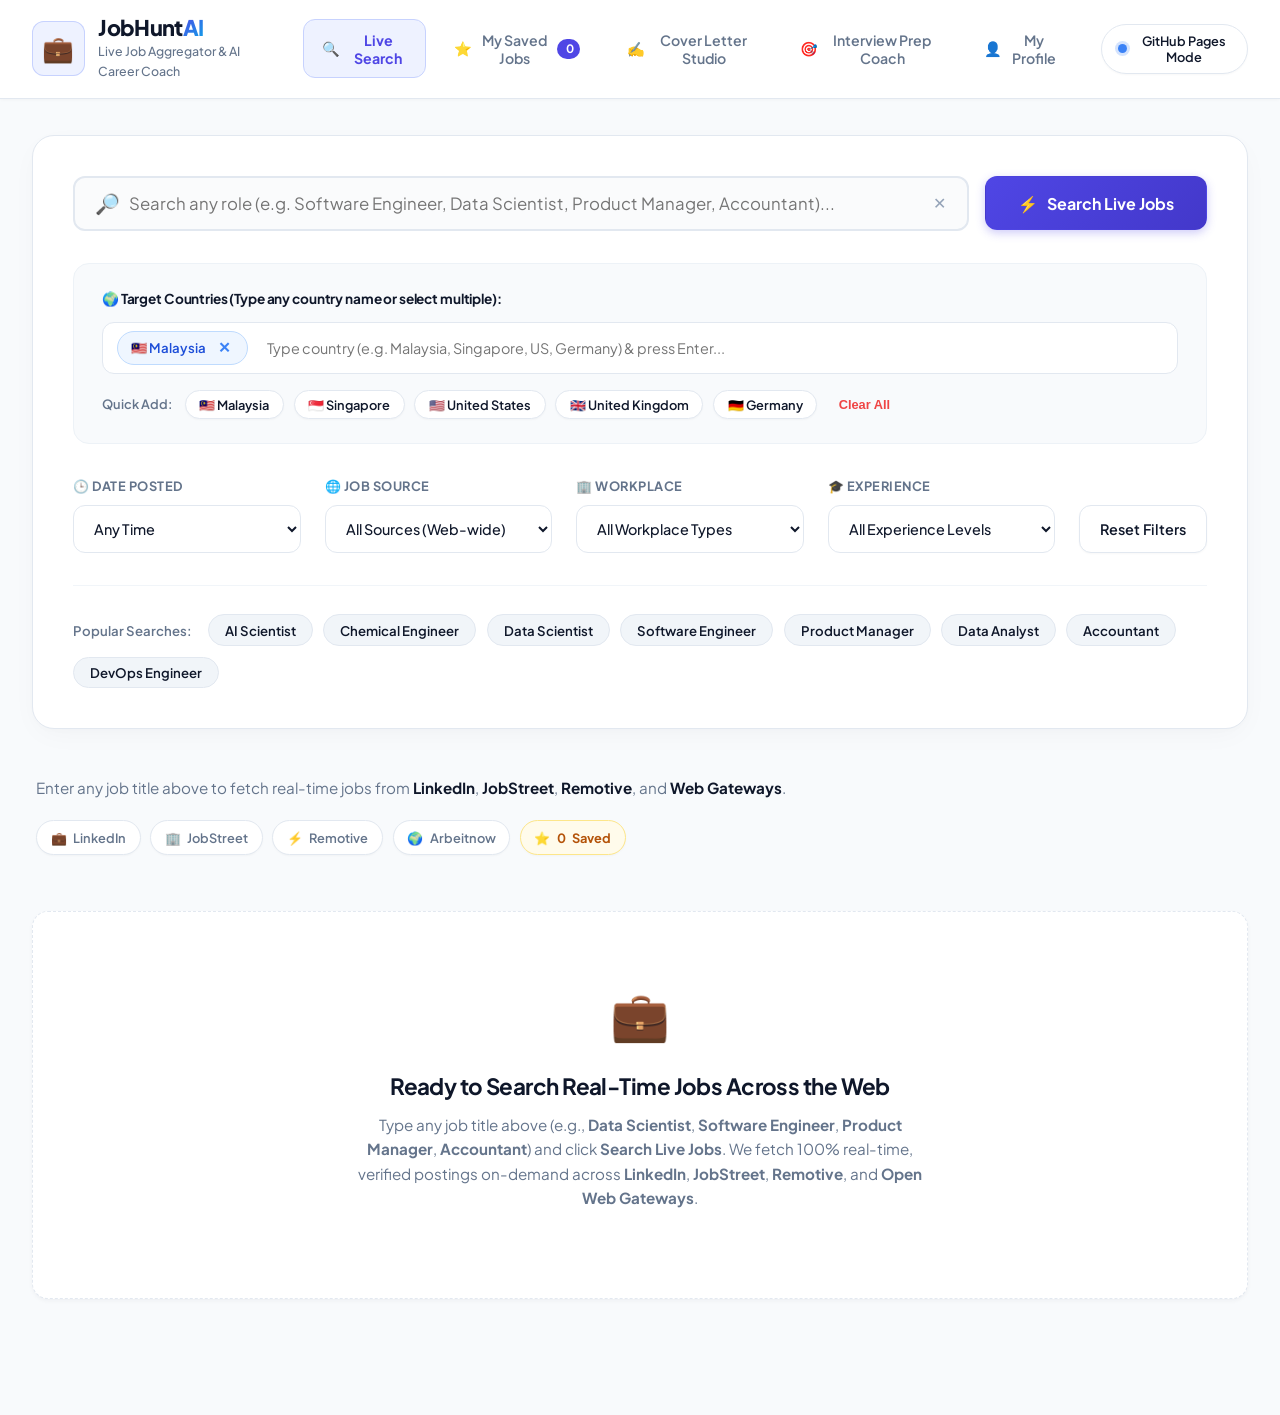
==== commit 49f61943: "Optimise job searching" ====
--- a/index.html
+++ b/index.html
@@ -157,12 +157,13 @@
         <!-- Popular Searches / Quick Tags -->
         <div class="quick-tags">
           <span class="quick-tag-label">Popular Searches:</span>
+          <button type="button" class="tag-pill" data-keyword="AI Scientist">AI Scientist</button>
+          <button type="button" class="tag-pill" data-keyword="Chemical Engineer">Chemical Engineer</button>
+          <button type="button" class="tag-pill" data-keyword="Data Scientist">Data Scientist</button>
           <button type="button" class="tag-pill" data-keyword="Software Engineer">Software Engineer</button>
-          <button type="button" class="tag-pill" data-keyword="Data Scientist">Data Scientist</button>
           <button type="button" class="tag-pill" data-keyword="Product Manager">Product Manager</button>
           <button type="button" class="tag-pill" data-keyword="Data Analyst">Data Analyst</button>
           <button type="button" class="tag-pill" data-keyword="Accountant">Accountant</button>
-          <button type="button" class="tag-pill" data-keyword="Graphic Designer">Graphic Designer</button>
           <button type="button" class="tag-pill" data-keyword="DevOps Engineer">DevOps Engineer</button>
         </div>
       </div>
@@ -695,6 +696,7 @@
 
   <div id="toast" class="toast hidden">Message</div>
 
-  <script src="app.js"></script>
+  <script src="live_jobs_data.js?v=2.1"></script>
+  <script src="app.js?v=2.1"></script>
 </body>
 </html>
--- a/styles.css
+++ b/styles.css
@@ -1,6 +1,6 @@
 /* ==========================================================================
-   JobHuntAI — Modern Design System & Stylesheet
-   Crafted for visual clarity, elegance, and responsive ergonomics
+   JobHuntAI — Spacious, Modern & Elegant Design System
+   Crafted with generous breathing room, refined typography & subtle elevations
    ========================================================================== */
 
 :root {
@@ -11,7 +11,9 @@
   --primary-border: #c7d2fe;
   
   --secondary: #0ea5e9;
+  --secondary-hover: #0284c7;
   --secondary-light: #f0f9ff;
+  --secondary-border: #bae6fd;
   
   --accent: #10b981;
   --accent-hover: #059669;
@@ -19,13 +21,16 @@
   --accent-border: #a7f3d0;
   
   --warning: #f59e0b;
+  --warning-hover: #d97706;
   --warning-light: #fffbeb;
   --warning-border: #fde68a;
   
   --danger: #ef4444;
+  --danger-hover: #dc2626;
   --danger-light: #fef2f2;
+  --danger-border: #fecaca;
   
-  /* Platform Specific Colors */
+  /* Platform Specific Accents */
   --linkedin: #0a66c2;
   --linkedin-hover: #004182;
   --linkedin-light: #e8f3fc;
@@ -50,7 +55,7 @@
   --bg-main: #f8fafc;
   --bg-card: #ffffff;
   --bg-subtle: #f1f5f9;
-  --bg-input: #fdfdfd;
+  --bg-input: #fafbfc;
   
   --text-main: #0f172a;
   --text-body: #334155;
@@ -58,49 +63,56 @@
   --text-subtle: #94a3b8;
   
   --border-color: #e2e8f0;
-  --border-subtle: #edf2f7;
+  --border-subtle: #f1f5f9;
   --border-focus: #818cf8;
   
-  /* Elevation & Shadows */
-  --shadow-xs: 0 1px 2px 0 rgba(0, 0, 0, 0.04);
-  --shadow-sm: 0 1px 3px 0 rgba(0, 0, 0, 0.06), 0 1px 2px -1px rgba(0, 0, 0, 0.04);
-  --shadow-md: 0 4px 6px -1px rgba(0, 0, 0, 0.07), 0 2px 4px -2px rgba(0, 0, 0, 0.05);
-  --shadow-lg: 0 10px 15px -3px rgba(0, 0, 0, 0.08), 0 4px 6px -4px rgba(0, 0, 0, 0.04);
-  --shadow-xl: 0 20px 25px -5px rgba(0, 0, 0, 0.09), 0 8px 10px -6px rgba(0, 0, 0, 0.04);
+  /* Refined Modern Elevations & Shadows */
+  --shadow-xs: 0 1px 2px 0 rgba(15, 23, 42, 0.03);
+  --shadow-sm: 0 2px 4px 0 rgba(15, 23, 42, 0.04), 0 1px 2px -1px rgba(15, 23, 42, 0.03);
+  --shadow-md: 0 6px 16px -2px rgba(15, 23, 42, 0.06), 0 2px 6px -2px rgba(15, 23, 42, 0.04);
+  --shadow-lg: 0 12px 28px -4px rgba(15, 23, 42, 0.08), 0 4px 10px -2px rgba(15, 23, 42, 0.03);
+  --shadow-xl: 0 24px 48px -12px rgba(15, 23, 42, 0.14), 0 8px 16px -4px rgba(15, 23, 42, 0.04);
   
-  /* Radii */
-  --radius-xs: 4px;
-  --radius-sm: 6px;
-  --radius-md: 10px;
-  --radius-lg: 14px;
-  --radius-xl: 18px;
+  /* Modern Smooth Radii */
+  --radius-xs: 6px;
+  --radius-sm: 8px;
+  --radius-md: 12px;
+  --radius-lg: 16px;
+  --radius-xl: 22px;
+  --radius-2xl: 28px;
   --radius-full: 9999px;
   
   /* Transitions */
-  --transition: all 0.2s cubic-bezier(0.16, 1, 0.3, 1);
-}
-
-/* Reset & Base */
+  --transition-fast: all 0.15s ease;
+  --transition: all 0.22s cubic-bezier(0.16, 1, 0.3, 1);
+  --transition-bounce: all 0.3s cubic-bezier(0.34, 1.56, 0.64, 1);
+}
+
+/* Reset & Base Styling */
 * {
   box-sizing: border-box;
   margin: 0;
   padding: 0;
 }
 
+html {
+  scroll-behavior: smooth;
+}
+
 body {
   font-family: 'Plus Jakarta Sans', -apple-system, BlinkMacSystemFont, "Segoe UI", Roboto, sans-serif;
   background-color: var(--bg-main);
   color: var(--text-body);
-  line-height: 1.5;
+  line-height: 1.6;
   -webkit-font-smoothing: antialiased;
   -moz-osx-font-smoothing: grayscale;
 }
 
-/* Typography */
+/* Typography Hierarchy */
 h1, h2, h3, h4, h5 {
   font-weight: 700;
   color: var(--text-main);
-  letter-spacing: -0.02em;
+  letter-spacing: -0.025em;
 }
 
 .gradient-text {
@@ -109,23 +121,23 @@
   -webkit-text-fill-color: transparent;
 }
 
-.text-muted { color: var(--text-muted); font-size: 0.85rem; }
+.text-muted { color: var(--text-muted); font-size: 0.875rem; }
 .text-warning { color: var(--warning); }
 .text-info { color: var(--secondary); }
 .text-primary { color: var(--primary); }
 
 .hidden { display: none !important; }
 
-/* Global Buttons */
+/* Global Interactive Buttons */
 .btn {
   display: inline-flex;
   align-items: center;
   justify-content: center;
-  gap: 0.5rem;
+  gap: 0.55rem;
   font-family: inherit;
   font-weight: 600;
-  font-size: 0.875rem;
-  padding: 0.6rem 1.15rem;
+  font-size: 0.9rem;
+  padding: 0.65rem 1.25rem;
   border-radius: var(--radius-md);
   border: 1px solid transparent;
   cursor: pointer;
@@ -134,27 +146,34 @@
   white-space: nowrap;
 }
 
+.btn:active {
+  transform: scale(0.98);
+}
+
 .btn-primary {
   background-color: var(--primary);
   color: #ffffff;
-  box-shadow: 0 2px 4px rgba(79, 70, 229, 0.2);
+  box-shadow: 0 2px 6px rgba(79, 70, 229, 0.25);
 }
 
 .btn-primary:hover {
   background-color: var(--primary-hover);
-  box-shadow: 0 4px 8px rgba(79, 70, 229, 0.3);
+  box-shadow: 0 6px 14px rgba(79, 70, 229, 0.35);
   transform: translateY(-1px);
 }
 
 .btn-secondary {
+  background-color: #ffffff;
+  color: var(--text-main);
+  border-color: var(--border-color);
+  box-shadow: var(--shadow-xs);
+}
+
+.btn-secondary:hover {
   background-color: var(--bg-subtle);
-  color: var(--text-main);
-  border-color: var(--border-color);
-}
-
-.btn-secondary:hover {
-  background-color: #e2e8f0;
-  color: var(--text-main);
+  border-color: #cbd5e1;
+  color: var(--text-main);
+  transform: translateY(-1px);
 }
 
 .btn-outline {
@@ -171,53 +190,56 @@
 .btn-search-live {
   background: linear-gradient(135deg, var(--primary) 0%, #4338ca 100%);
   color: #ffffff;
-  padding: 0.75rem 1.5rem;
+  padding: 0 2rem;
   border-radius: var(--radius-md);
-  box-shadow: 0 2px 6px rgba(79, 70, 229, 0.25);
-  font-weight: 700;
-  font-size: 0.95rem;
+  box-shadow: 0 3px 10px rgba(79, 70, 229, 0.28);
+  font-weight: 700;
+  font-size: 1rem;
+  min-height: 54px;
 }
 
 .btn-search-live:hover {
   background: linear-gradient(135deg, #4338ca 0%, #3730a3 100%);
-  box-shadow: 0 4px 10px rgba(79, 70, 229, 0.35);
+  box-shadow: 0 6px 16px rgba(79, 70, 229, 0.38);
   transform: translateY(-1px);
 }
 
 .btn-sm {
-  padding: 0.35rem 0.7rem;
-  font-size: 0.75rem;
+  padding: 0.4rem 0.85rem;
+  font-size: 0.8rem;
   border-radius: var(--radius-sm);
 }
 
 .btn-lg {
-  padding: 0.85rem 1.75rem;
-  font-size: 1rem;
+  padding: 0.95rem 2rem;
+  font-size: 1.05rem;
+  border-radius: var(--radius-lg);
 }
 
 .btn-block {
   width: 100%;
 }
 
-/* Global Badges */
+/* Global Badges & Chips */
 .badge {
   display: inline-flex;
   align-items: center;
-  gap: 0.25rem;
-  padding: 0.2rem 0.55rem;
-  font-size: 0.725rem;
-  font-weight: 600;
-  border-radius: var(--radius-full);
+  gap: 0.35rem;
+  padding: 0.3rem 0.65rem;
+  font-size: 0.775rem;
+  font-weight: 600;
+  border-radius: var(--radius-sm);
   background-color: var(--bg-subtle);
   color: var(--text-main);
   border: 1px solid var(--border-color);
   white-space: nowrap;
+  line-height: 1.35;
 }
 
 .badge-country {
   background-color: #eff6ff;
   border-color: #bfdbfe;
-  color: #1e40af;
+  color: #1d4ed8;
 }
 
 .badge-size {
@@ -238,7 +260,14 @@
   color: #065f46;
 }
 
-/* Source Badges */
+.badge-salary {
+  background-color: #fefce8;
+  border-color: #fef08a;
+  color: #a16207;
+  font-weight: 700;
+}
+
+/* Platform Source Badges */
 .badge-source {
   background-color: var(--linkedin-light);
   border-color: var(--linkedin-border);
@@ -274,7 +303,7 @@
   font-weight: 700;
 }
 
-/* Platform Apply Buttons */
+/* Platform Specific Direct Buttons */
 .btn-apply-direct {
   background: var(--linkedin);
   color: #ffffff;
@@ -283,6 +312,7 @@
 .btn-apply-direct:hover {
   background: var(--linkedin-hover);
   color: #ffffff;
+  transform: translateY(-1px);
 }
 
 .btn-jobstreet {
@@ -293,6 +323,7 @@
 .btn-jobstreet:hover {
   background: var(--jobstreet-hover);
   color: #ffffff;
+  transform: translateY(-1px);
 }
 
 .btn-remotive {
@@ -303,6 +334,7 @@
 .btn-remotive:hover {
   background: var(--remotive-hover);
   color: #ffffff;
+  transform: translateY(-1px);
 }
 
 .btn-arbeitnow {
@@ -313,6 +345,7 @@
 .btn-arbeitnow:hover {
   background: var(--arbeitnow-hover);
   color: #ffffff;
+  transform: translateY(-1px);
 }
 
 /* ==========================================================================
@@ -325,65 +358,67 @@
   position: sticky;
   top: 0;
   z-index: 100;
-  backdrop-filter: blur(12px);
-  -webkit-backdrop-filter: blur(12px);
-  box-shadow: 0 1px 2px 0 rgba(0, 0, 0, 0.02);
+  backdrop-filter: blur(14px);
+  -webkit-backdrop-filter: blur(14px);
+  box-shadow: 0 1px 3px 0 rgba(15, 23, 42, 0.03);
 }
 
 .header-container {
-  max-width: 1400px;
+  max-width: 1440px;
   margin: 0 auto;
-  padding: 0.75rem 1.5rem;
+  padding: 1rem 2rem;
   display: flex;
   align-items: center;
   justify-content: space-between;
-  gap: 1rem;
+  gap: 1.5rem;
 }
 
 .brand {
   display: flex;
   align-items: center;
-  gap: 0.75rem;
+  gap: 0.85rem;
   text-decoration: none;
 }
 
 .logo-icon {
-  font-size: 1.5rem;
+  font-size: 1.6rem;
   background: var(--primary-light);
-  padding: 0.35rem 0.55rem;
+  padding: 0.45rem 0.65rem;
   border-radius: var(--radius-md);
   box-shadow: inset 0 0 0 1px var(--primary-border);
 }
 
 .brand-text h1 {
-  font-size: 1.25rem;
+  font-size: 1.35rem;
   font-weight: 800;
-  line-height: 1.1;
-  color: var(--text-main);
+  line-height: 1.15;
+  color: var(--text-main);
+  letter-spacing: -0.03em;
 }
 
 .tagline {
-  font-size: 0.75rem;
+  font-size: 0.775rem;
   color: var(--text-muted);
   font-weight: 500;
+  margin-top: 1px;
 }
 
 .main-nav {
   display: flex;
   align-items: center;
-  gap: 0.35rem;
+  gap: 0.5rem;
 }
 
 .nav-btn {
   display: flex;
   align-items: center;
-  gap: 0.45rem;
+  gap: 0.55rem;
   background: transparent;
   border: 1px solid transparent;
-  padding: 0.5rem 0.85rem;
+  padding: 0.65rem 1.15rem;
   border-radius: var(--radius-md);
   font-family: inherit;
-  font-size: 0.85rem;
+  font-size: 0.885rem;
   font-weight: 600;
   color: var(--text-muted);
   cursor: pointer;
@@ -405,46 +440,47 @@
 .nav-counter-badge {
   background-color: var(--primary);
   color: #ffffff;
-  font-size: 0.7rem;
+  font-size: 0.725rem;
   font-weight: 700;
   border-radius: var(--radius-full);
-  padding: 0.1rem 0.45rem;
-  min-width: 1.25rem;
+  padding: 0.15rem 0.55rem;
+  min-width: 1.35rem;
   text-align: center;
 }
 
 .header-right {
   display: flex;
   align-items: center;
-  gap: 0.75rem;
+  gap: 0.85rem;
 }
 
 .mode-badge-btn {
   display: inline-flex;
   align-items: center;
-  gap: 0.5rem;
-  background: var(--bg-subtle);
-  border: 1px solid var(--border-color);
-  padding: 0.4rem 0.8rem;
+  gap: 0.6rem;
+  background: #ffffff;
+  border: 1px solid var(--border-color);
+  padding: 0.5rem 1rem;
   border-radius: var(--radius-full);
   font-family: inherit;
-  font-size: 0.75rem;
+  font-size: 0.8rem;
   font-weight: 600;
   color: var(--text-main);
   cursor: pointer;
+  box-shadow: var(--shadow-xs);
   transition: var(--transition);
 }
 
 .mode-badge-btn:hover {
-  background: #ffffff;
   border-color: var(--primary);
   color: var(--primary);
   box-shadow: var(--shadow-sm);
+  transform: translateY(-1px);
 }
 
 .status-dot {
-  width: 8px;
-  height: 8px;
+  width: 9px;
+  height: 9px;
   border-radius: 50%;
   background: #94a3b8;
   display: inline-block;
@@ -453,19 +489,22 @@
 
 .status-dot.dot-online {
   background: #10b981;
-  box-shadow: 0 0 0 3px rgba(16, 185, 129, 0.25);
+  box-shadow: 0 0 0 3px rgba(16, 185, 129, 0.22);
 }
 
 .status-dot.dot-static {
   background: #3b82f6;
-  box-shadow: 0 0 0 3px rgba(59, 130, 246, 0.25);
-}
-
-/* Main Container */
+  box-shadow: 0 0 0 3px rgba(59, 130, 246, 0.22);
+}
+
+/* ==========================================================================
+   Main App Container
+   ========================================================================== */
+
 .main-container {
-  max-width: 1400px;
-  margin: 1.5rem auto;
-  padding: 0 1.5rem 3rem 1.5rem;
+  max-width: 1440px;
+  margin: 2.25rem auto;
+  padding: 0 2rem 4rem 2rem;
 }
 
 .tab-pane {
@@ -474,11 +513,11 @@
 
 .tab-pane.active {
   display: block;
-  animation: fadeIn 0.2s ease-out;
+  animation: fadeIn 0.22s ease-out;
 }
 
 @keyframes fadeIn {
-  from { opacity: 0; transform: translateY(4px); }
+  from { opacity: 0; transform: translateY(6px); }
   to { opacity: 1; transform: translateY(0); }
 }
 
@@ -490,17 +529,17 @@
   background: #ffffff;
   border: 1px solid var(--border-color);
   border-radius: var(--radius-xl);
-  padding: 1.75rem;
-  box-shadow: var(--shadow-sm);
-  margin-bottom: 1.75rem;
+  padding: 2.5rem;
+  box-shadow: 0 8px 30px -6px rgba(15, 23, 42, 0.04), 0 2px 8px -2px rgba(15, 23, 42, 0.02);
+  margin-bottom: 2.5rem;
 }
 
 /* Main Search Bar */
 .search-bar-wrap {
   display: flex;
   align-items: center;
-  gap: 0.75rem;
-  margin-bottom: 1.25rem;
+  gap: 1rem;
+  margin-bottom: 2rem;
 }
 
 .search-input-inner {
@@ -512,17 +551,18 @@
 
 .search-icon {
   position: absolute;
-  left: 1.25rem;
-  font-size: 1.15rem;
+  left: 1.35rem;
+  font-size: 1.25rem;
   color: var(--text-subtle);
   pointer-events: none;
 }
 
 .search-input-inner input {
   width: 100%;
-  padding: 0.85rem 2.75rem 0.85rem 3.25rem;
+  min-height: 54px;
+  padding: 0.95rem 3.25rem 0.95rem 3.4rem;
   font-family: inherit;
-  font-size: 1rem;
+  font-size: 1.05rem;
   border: 2px solid var(--border-color);
   border-radius: var(--radius-md);
   outline: none;
@@ -534,18 +574,18 @@
 .search-input-inner input:focus {
   border-color: var(--primary);
   background-color: #ffffff;
-  box-shadow: 0 0 0 3px rgba(79, 70, 229, 0.12);
+  box-shadow: 0 0 0 4px rgba(79, 70, 229, 0.12);
 }
 
 .clear-btn {
   position: absolute;
-  right: 0.85rem;
+  right: 1rem;
   background: transparent;
   border: none;
   color: var(--text-subtle);
   cursor: pointer;
-  font-size: 0.95rem;
-  padding: 0.35rem;
+  font-size: 1rem;
+  padding: 0.45rem;
   border-radius: var(--radius-full);
   display: flex;
   align-items: center;
@@ -558,33 +598,34 @@
   background-color: var(--bg-subtle);
 }
 
-/* Country Selection Area */
+/* Multi-Country Selection Section */
 .country-filter-section {
   background-color: #f8fafc;
-  border: 1px solid var(--border-color);
-  border-radius: var(--radius-md);
-  padding: 1rem 1.25rem;
-  margin-bottom: 1.25rem;
+  border: 1px solid #edf2f7;
+  border-radius: var(--radius-lg);
+  padding: 1.5rem 1.75rem;
+  margin-bottom: 2rem;
 }
 
 .section-label {
   display: block;
-  font-size: 0.8rem;
-  font-weight: 700;
-  color: var(--text-main);
-  margin-bottom: 0.5rem;
+  font-size: 0.85rem;
+  font-weight: 700;
+  color: var(--text-main);
+  margin-bottom: 0.75rem;
+  letter-spacing: -0.01em;
 }
 
 .tag-input-container {
   display: flex;
   flex-wrap: wrap;
   align-items: center;
-  gap: 0.4rem;
+  gap: 0.55rem;
   background-color: #ffffff;
   border: 1px solid var(--border-color);
   border-radius: var(--radius-md);
-  padding: 0.4rem 0.6rem;
-  min-height: 44px;
+  padding: 0.5rem 0.85rem;
+  min-height: 50px;
   transition: var(--transition);
 }
 
@@ -596,13 +637,13 @@
 .country-pill {
   display: inline-flex;
   align-items: center;
-  gap: 0.35rem;
+  gap: 0.45rem;
   background: #eff6ff;
   border: 1px solid #bfdbfe;
-  color: #1e40af;
-  padding: 0.25rem 0.65rem;
+  color: #1d4ed8;
+  padding: 0.35rem 0.85rem;
   border-radius: var(--radius-full);
-  font-size: 0.8rem;
+  font-size: 0.825rem;
   font-weight: 600;
   animation: fadeIn 0.15s ease-out;
 }
@@ -612,12 +653,13 @@
   border: none;
   color: #3b82f6;
   cursor: pointer;
-  font-size: 0.85rem;
+  font-size: 0.95rem;
   font-weight: 700;
   display: flex;
   align-items: center;
   justify-content: center;
   padding: 0 0.15rem;
+  margin-left: 0.15rem;
 }
 
 .country-pill .remove-pill-btn:hover {
@@ -626,12 +668,12 @@
 
 .tag-input-container input {
   flex: 1;
-  min-width: 220px;
+  min-width: 240px;
   border: none;
   outline: none;
   font-family: inherit;
-  font-size: 0.875rem;
-  padding: 0.35rem 0.5rem;
+  font-size: 0.9rem;
+  padding: 0.45rem 0.65rem;
   background: transparent;
 }
 
@@ -639,26 +681,28 @@
   display: flex;
   align-items: center;
   flex-wrap: wrap;
-  gap: 0.4rem;
-  margin-top: 0.65rem;
+  gap: 0.6rem;
+  margin-top: 1rem;
 }
 
 .suggestion-label {
-  font-size: 0.75rem;
+  font-size: 0.8rem;
   font-weight: 600;
   color: var(--text-muted);
+  margin-right: 0.2rem;
 }
 
 .quick-country-btn {
   background: #ffffff;
   border: 1px solid var(--border-color);
   border-radius: var(--radius-full);
-  padding: 0.2rem 0.65rem;
+  padding: 0.35rem 0.85rem;
   font-family: inherit;
-  font-size: 0.75rem;
+  font-size: 0.8rem;
   font-weight: 600;
   color: var(--text-main);
   cursor: pointer;
+  box-shadow: var(--shadow-xs);
   transition: var(--transition);
 }
 
@@ -666,49 +710,53 @@
   background: var(--primary-light);
   border-color: var(--primary-border);
   color: var(--primary);
+  transform: translateY(-1px);
 }
 
 .clear-countries-link {
   background: transparent;
   border: none;
   color: var(--danger);
-  font-size: 0.75rem;
+  font-size: 0.8rem;
   font-weight: 600;
   cursor: pointer;
-  margin-left: 0.5rem;
+  margin-left: 0.75rem;
+  transition: var(--transition-fast);
 }
 
 .clear-countries-link:hover {
   text-decoration: underline;
-}
-
-/* Filters Row */
+  color: var(--danger-hover);
+}
+
+/* Filter Controls Row */
 .filters-row {
   display: grid;
   grid-template-columns: repeat(4, 1fr) auto;
-  gap: 1rem;
+  gap: 1.5rem;
   align-items: flex-end;
-  margin-bottom: 1.25rem;
+  margin-bottom: 2rem;
 }
 
 .filter-group {
   display: flex;
   flex-direction: column;
-  gap: 0.35rem;
+  gap: 0.55rem;
 }
 
 .filter-group label {
-  font-size: 0.75rem;
+  font-size: 0.8rem;
   font-weight: 700;
   color: var(--text-muted);
   text-transform: uppercase;
-  letter-spacing: 0.03em;
+  letter-spacing: 0.04em;
 }
 
 .filter-group select, .form-select {
-  padding: 0.6rem 0.85rem;
+  padding: 0.75rem 1rem;
+  min-height: 48px;
   font-family: inherit;
-  font-size: 0.85rem;
+  font-size: 0.9rem;
   font-weight: 500;
   color: var(--text-main);
   background-color: #ffffff;
@@ -724,29 +772,34 @@
   box-shadow: 0 0 0 3px rgba(79, 70, 229, 0.12);
 }
 
-/* Quick Tags / Role Pills */
+.filter-actions button {
+  min-height: 48px;
+}
+
+/* Quick Tags / Popular Role Pills */
 .quick-tags {
   display: flex;
   align-items: center;
   flex-wrap: wrap;
-  gap: 0.4rem;
-  padding-top: 1rem;
-  border-top: 1px dashed var(--border-color);
+  gap: 0.65rem;
+  padding-top: 1.75rem;
+  border-top: 1px solid #f1f5f9;
 }
 
 .quick-tag-label {
-  font-size: 0.75rem;
+  font-size: 0.825rem;
   font-weight: 600;
   color: var(--text-muted);
+  margin-right: 0.35rem;
 }
 
 .tag-pill {
   background: var(--bg-subtle);
   border: 1px solid var(--border-color);
   border-radius: var(--radius-full);
-  padding: 0.25rem 0.75rem;
+  padding: 0.4rem 1rem;
   font-family: inherit;
-  font-size: 0.75rem;
+  font-size: 0.825rem;
   font-weight: 600;
   color: var(--text-main);
   cursor: pointer;
@@ -757,6 +810,8 @@
   background: var(--primary);
   color: #ffffff;
   border-color: var(--primary);
+  transform: translateY(-1px);
+  box-shadow: 0 2px 6px rgba(79, 70, 229, 0.25);
 }
 
 /* Results Status Bar */
@@ -765,14 +820,15 @@
   align-items: center;
   justify-content: space-between;
   flex-wrap: wrap;
-  gap: 1rem;
-  margin-bottom: 1.25rem;
-  padding: 0 0.25rem;
+  gap: 1.25rem;
+  margin-bottom: 2rem;
+  padding: 0.5rem 0.25rem;
 }
 
 .results-count {
-  font-size: 0.9rem;
+  font-size: 0.95rem;
   color: var(--text-muted);
+  line-height: 1.5;
 }
 
 .results-count strong {
@@ -783,20 +839,21 @@
   display: flex;
   align-items: center;
   flex-wrap: wrap;
-  gap: 0.45rem;
+  gap: 0.6rem;
 }
 
 .stat-badge {
   display: inline-flex;
   align-items: center;
-  gap: 0.35rem;
-  font-size: 0.75rem;
+  gap: 0.4rem;
+  font-size: 0.8rem;
   font-weight: 600;
   background-color: #ffffff;
   border: 1px solid var(--border-color);
-  padding: 0.25rem 0.65rem;
+  padding: 0.4rem 0.85rem;
   border-radius: var(--radius-full);
   color: var(--text-muted);
+  box-shadow: var(--shadow-xs);
 }
 
 .badge-saved-highlight {
@@ -807,32 +864,34 @@
 }
 
 /* ==========================================================================
-   Jobs Cards Grid & Individual Job Cards
+   Jobs Cards Grid & Spacious Card Layout
    ========================================================================== */
 
 .jobs-grid {
   display: grid;
-  grid-template-columns: repeat(auto-fill, minmax(370px, 1fr));
-  gap: 1.25rem;
+  grid-template-columns: repeat(auto-fill, minmax(380px, 1fr));
+  gap: 1.75rem;
 }
 
 .job-card {
   background-color: var(--bg-card);
   border: 1px solid var(--border-color);
-  border-radius: var(--radius-lg);
-  padding: 1.25rem;
+  border-radius: var(--radius-xl);
+  padding: 1.5rem;
   display: flex;
   flex-direction: column;
   justify-content: space-between;
-  box-shadow: var(--shadow-sm);
+  box-shadow: 0 2px 4px 0 rgba(15, 23, 42, 0.03), 0 6px 18px -3px rgba(15, 23, 42, 0.04);
   transition: var(--transition);
   position: relative;
-  min-height: 290px;
+  min-height: 330px;
+  box-sizing: border-box;
+  overflow: hidden;
 }
 
 .job-card:hover {
-  transform: translateY(-2px);
-  box-shadow: var(--shadow-md);
+  transform: translateY(-3px);
+  box-shadow: 0 14px 28px -4px rgba(15, 23, 42, 0.08), 0 4px 10px -2px rgba(15, 23, 42, 0.03);
   border-color: #cbd5e1;
 }
 
@@ -841,39 +900,54 @@
   align-items: flex-start;
   justify-content: space-between;
   gap: 0.75rem;
-  margin-bottom: 0.65rem;
+  margin-bottom: 0.75rem;
 }
 
 .job-card-title {
-  font-size: 1.05rem;
-  font-weight: 700;
-  color: var(--text-main);
-  line-height: 1.35;
+  font-size: 1.125rem;
+  font-weight: 700;
+  color: var(--text-main);
+  line-height: 1.45;
   display: -webkit-box;
   -webkit-line-clamp: 2;
   -webkit-box-orient: vertical;
   overflow: hidden;
+  word-break: break-word;
 }
 
 .job-card-company {
-  font-size: 0.85rem;
+  font-size: 0.9rem;
   font-weight: 600;
   color: var(--primary);
-  margin-top: 0.2rem;
+  margin-top: 0.3rem;
+  display: flex;
+  align-items: center;
+  gap: 0.4rem;
+  word-break: break-word;
 }
 
 .save-job-btn {
   display: inline-flex;
   align-items: center;
-  gap: 0.3rem;
-  padding: 0.35rem 0.75rem;
+  gap: 0.35rem;
+  padding: 0.4rem 0.85rem;
   border-radius: var(--radius-full);
-  font-size: 0.75rem;
+  font-size: 0.8rem;
   font-weight: 600;
   cursor: pointer;
   transition: var(--transition);
   white-space: nowrap;
   flex-shrink: 0;
+  border: 1px solid var(--border-color);
+  background: #ffffff;
+  color: var(--text-main);
+  box-shadow: var(--shadow-xs);
+}
+
+.save-job-btn:hover {
+  background: var(--warning-light);
+  border-color: var(--warning-border);
+  color: #b45309;
 }
 
 .btn-saved-active {
@@ -886,87 +960,123 @@
 .job-meta-badges {
   display: flex;
   flex-wrap: wrap;
-  gap: 0.35rem;
-  margin-bottom: 0.75rem;
+  gap: 0.45rem;
+  margin: 0.85rem 0;
 }
 
 .job-desc-snippet {
-  font-size: 0.825rem;
-  color: var(--text-muted);
-  line-height: 1.5;
-  margin-bottom: 0.75rem;
+  font-size: 0.875rem;
+  color: var(--text-body);
+  line-height: 1.6;
+  margin-bottom: 1rem;
   display: -webkit-box;
   -webkit-line-clamp: 2;
   -webkit-box-orient: vertical;
   overflow: hidden;
+  word-break: break-word;
 }
 
 .job-skills-list {
   display: flex;
   flex-wrap: wrap;
-  gap: 0.35rem;
-  margin-bottom: 1rem;
+  gap: 0.45rem;
+  margin-bottom: 1.25rem;
 }
 
 .skill-tag {
   background-color: var(--bg-subtle);
   border: 1px solid var(--border-color);
   color: var(--text-body);
-  font-size: 0.7rem;
-  font-weight: 600;
-  padding: 0.15rem 0.5rem;
-  border-radius: var(--radius-sm);
+  font-size: 0.75rem;
+  font-weight: 600;
+  padding: 0.25rem 0.65rem;
+  border-radius: var(--radius-xs);
+  white-space: nowrap;
 }
 
 .job-card-footer {
   display: flex;
-  align-items: center;
-  justify-content: space-between;
-  gap: 0.5rem;
-  padding-top: 0.85rem;
-  border-top: 1px solid var(--border-subtle);
+  flex-direction: column;
+  gap: 0.65rem;
+  padding-top: 1.15rem;
+  border-top: 1px solid #f1f5f9;
   margin-top: auto;
+  width: 100%;
+  box-sizing: border-box;
 }
 
 .live-apply-btn {
-  font-weight: 700;
-  padding: 0.45rem 0.85rem;
-  font-size: 0.8rem;
+  width: 100%;
+  font-weight: 700;
+  padding: 0.65rem 1rem;
+  font-size: 0.885rem;
   border-radius: var(--radius-md);
   text-decoration: none;
   white-space: nowrap;
   display: inline-flex;
   align-items: center;
-  gap: 0.35rem;
+  justify-content: center;
+  gap: 0.45rem;
+  box-shadow: var(--shadow-xs);
+  transition: var(--transition);
+  box-sizing: border-box;
+  text-align: center;
+}
+
+.live-apply-btn:hover {
+  transform: translateY(-1px);
+  box-shadow: var(--shadow-sm);
 }
 
 .card-quick-actions {
   display: flex;
   align-items: center;
-  gap: 0.3rem;
+  gap: 0.5rem;
+  width: 100%;
+  box-sizing: border-box;
 }
 
 .card-quick-actions .btn {
-  padding: 0.35rem 0.65rem;
-  font-size: 0.75rem;
+  flex: 1;
+  min-width: 0;
+  padding: 0.45rem 0.4rem;
+  font-size: 0.8rem;
   font-weight: 600;
   border-radius: var(--radius-sm);
-}
-
-.load-more-wrap {
-  display: flex;
+  background: var(--bg-subtle);
+  border: 1px solid var(--border-color);
+  color: var(--text-main);
+  white-space: nowrap;
+  display: inline-flex;
+  align-items: center;
   justify-content: center;
-  margin-top: 2rem;
-  margin-bottom: 1.5rem;
+  gap: 0.25rem;
+  box-sizing: border-box;
+  transition: var(--transition);
+}
+
+.card-quick-actions .btn:hover {
+  background: #ffffff;
+  border-color: #cbd5e1;
+  color: var(--primary);
+  transform: translateY(-1px);
+}
+
+.load-more-wrap, .pagination-wrap {
+  display: flex;
+  justify-content: center;
+  align-items: center;
+  margin: 3.5rem 0 2.5rem 0;
+  gap: 0.75rem;
 }
 
 #load-more-btn {
-  padding: 0.75rem 2rem;
-  font-size: 0.95rem;
+  padding: 0.85rem 2.5rem;
+  font-size: 1rem;
   font-weight: 700;
   display: inline-flex;
   align-items: center;
-  gap: 0.5rem;
+  gap: 0.6rem;
   border-radius: var(--radius-full);
   box-shadow: var(--shadow-sm);
   transition: var(--transition);
@@ -975,8 +1085,57 @@
 #load-more-btn:hover {
   transform: translateY(-2px);
   box-shadow: var(--shadow-md);
+}
+
+.pagination-btn {
+  padding: 0.65rem 1.25rem;
+  font-size: 0.875rem;
+  font-weight: 600;
+  border-radius: var(--radius-md);
+  background: #ffffff;
+  border: 1px solid var(--border-color);
+  color: var(--text-main);
+  cursor: pointer;
+  transition: var(--transition);
+}
+
+.pagination-btn:hover:not(:disabled) {
+  background: var(--bg-subtle);
+  border-color: #cbd5e1;
+}
+
+.pagination-btn:disabled {
+  opacity: 0.5;
+  cursor: not-allowed;
+}
+
+.pagination-pages {
+  display: flex;
+  gap: 0.4rem;
+  align-items: center;
+}
+
+.page-number {
+  min-width: 40px;
+  height: 40px;
+  display: inline-flex;
+  align-items: center;
+  justify-content: center;
+  border-radius: var(--radius-md);
+  font-size: 0.875rem;
+  font-weight: 600;
+  cursor: pointer;
+  border: 1px solid var(--border-color);
+  background: #ffffff;
+  color: var(--text-main);
+  transition: var(--transition);
+}
+
+.page-number.active {
+  background: var(--primary);
   border-color: var(--primary);
-  color: var(--primary);
+  color: #ffffff;
+  font-weight: 700;
 }
 
 /* ==========================================================================
@@ -988,76 +1147,78 @@
   align-items: center;
   justify-content: space-between;
   flex-wrap: wrap;
-  gap: 1.25rem;
-  margin-bottom: 1.5rem;
+  gap: 1.75rem;
+  margin-bottom: 2.25rem;
 }
 
 .tracker-quick-stats {
   display: flex;
-  gap: 0.75rem;
+  gap: 1rem;
   flex-wrap: wrap;
 }
 
 .stat-box {
   background: #ffffff;
   border: 1px solid var(--border-color);
-  border-radius: var(--radius-md);
-  padding: 0.65rem 1.15rem;
+  border-radius: var(--radius-lg);
+  padding: 1.15rem 1.65rem;
   text-align: center;
-  min-width: 95px;
-  box-shadow: var(--shadow-xs);
-}
-
-.stat-box-saved { border-top: 3px solid var(--warning); }
-.stat-box-applied { border-top: 3px solid var(--secondary); }
-.stat-box-interviewing { border-top: 3px solid var(--primary); }
+  min-width: 120px;
+  box-shadow: 0 2px 8px -1px rgba(15, 23, 42, 0.04);
+}
+
+.stat-box-saved { border-top: 4px solid var(--warning); }
+.stat-box-applied { border-top: 4px solid var(--secondary); }
+.stat-box-interviewing { border-top: 4px solid var(--primary); }
 
 .stat-num {
-  font-size: 1.35rem;
+  font-size: 1.75rem;
   font-weight: 800;
   display: block;
+  line-height: 1.15;
 }
 
 .stat-label {
-  font-size: 0.7rem;
+  font-size: 0.775rem;
   font-weight: 700;
   color: var(--text-muted);
   text-transform: uppercase;
-  letter-spacing: 0.03em;
+  letter-spacing: 0.04em;
+  margin-top: 0.35rem;
 }
 
 .kanban-board {
   display: grid;
   grid-template-columns: repeat(4, 1fr);
-  gap: 1.25rem;
+  gap: 1.75rem;
 }
 
 .kanban-col {
-  background: #f1f5f9;
-  border: 1px solid var(--border-color);
-  border-radius: var(--radius-lg);
-  padding: 1rem;
-  min-height: 550px;
+  background: #f8fafc;
+  border: 1px solid var(--border-color);
+  border-radius: var(--radius-xl);
+  padding: 1.35rem;
+  min-height: 620px;
   display: flex;
   flex-direction: column;
 }
 
-.kanban-col.col-saved { border-top: 3px solid var(--warning); }
-.kanban-col.col-applied { border-top: 3px solid var(--secondary); }
-.kanban-col.col-interviewing { border-top: 3px solid var(--primary); }
-.kanban-col.col-offered { border-top: 3px solid var(--accent); }
+.kanban-col.col-saved { border-top: 4px solid var(--warning); }
+.kanban-col.col-applied { border-top: 4px solid var(--secondary); }
+.kanban-col.col-interviewing { border-top: 4px solid var(--primary); }
+.kanban-col.col-offered { border-top: 4px solid var(--accent); }
 
 .kanban-col-header {
   display: flex;
   align-items: center;
   justify-content: space-between;
-  margin-bottom: 1rem;
-  padding-bottom: 0.5rem;
+  margin-bottom: 1.25rem;
+  padding-bottom: 0.85rem;
   border-bottom: 1px solid #e2e8f0;
 }
 
 .kanban-col-header h4 {
-  font-size: 0.875rem;
+  font-size: 0.95rem;
   font-weight: 700;
 }
 
@@ -1065,25 +1226,26 @@
   background: #ffffff;
   border: 1px solid var(--border-color);
   border-radius: var(--radius-full);
-  padding: 0.15rem 0.5rem;
-  font-size: 0.725rem;
+  padding: 0.2rem 0.65rem;
+  font-size: 0.775rem;
   font-weight: 700;
   color: var(--text-muted);
+  box-shadow: var(--shadow-xs);
 }
 
 .kanban-cards {
   display: flex;
   flex-direction: column;
-  gap: 0.75rem;
+  gap: 1rem;
   flex: 1;
 }
 
 .kanban-card {
   background: #ffffff;
   border: 1px solid var(--border-color);
-  border-radius: var(--radius-md);
-  padding: 0.85rem;
-  box-shadow: var(--shadow-xs);
+  border-radius: var(--radius-lg);
+  padding: 1.25rem;
+  box-shadow: 0 2px 6px rgba(15, 23, 42, 0.03);
   transition: var(--transition);
 }
 
@@ -1094,25 +1256,26 @@
 }
 
 .kanban-card-title {
-  font-size: 0.875rem;
-  font-weight: 700;
-  color: var(--text-main);
-  margin-bottom: 0.25rem;
+  font-size: 0.95rem;
+  font-weight: 700;
+  color: var(--text-main);
+  margin-bottom: 0.35rem;
+  line-height: 1.4;
 }
 
 .kanban-card-company {
-  font-size: 0.8rem;
+  font-size: 0.85rem;
   color: var(--primary);
   font-weight: 600;
-  margin-bottom: 0.4rem;
+  margin-bottom: 0.65rem;
 }
 
 .kanban-card-footer {
   display: flex;
   align-items: center;
   justify-content: space-between;
-  margin-top: 0.5rem;
-  padding-top: 0.5rem;
+  margin-top: 0.85rem;
+  padding-top: 0.75rem;
   border-top: 1px dashed var(--border-color);
 }
 
@@ -1122,50 +1285,51 @@
 
 .feature-layout {
   display: grid;
-  grid-template-columns: 440px 1fr;
-  gap: 1.5rem;
+  grid-template-columns: 480px 1fr;
+  gap: 2.5rem;
   align-items: start;
 }
 
 .panel-card {
   background-color: var(--bg-card);
   border: 1px solid var(--border-color);
-  border-radius: var(--radius-lg);
-  padding: 1.5rem;
-  box-shadow: var(--shadow-sm);
+  border-radius: var(--radius-xl);
+  padding: 2.25rem;
+  box-shadow: 0 4px 20px -2px rgba(15, 23, 42, 0.04);
 }
 
 .panel-header-row {
   display: flex;
   align-items: center;
   justify-content: space-between;
-  margin-bottom: 0.25rem;
+  margin-bottom: 0.35rem;
 }
 
 .panel-subtitle {
+  font-size: 0.875rem;
+  color: var(--text-muted);
+  margin-bottom: 1.75rem;
+  line-height: 1.5;
+}
+
+.form-group {
+  margin-bottom: 1.45rem;
+  display: flex;
+  flex-direction: column;
+  gap: 0.5rem;
+}
+
+.form-group label {
   font-size: 0.825rem;
-  color: var(--text-muted);
-  margin-bottom: 1.25rem;
-  line-height: 1.4;
-}
-
-.form-group {
-  margin-bottom: 1rem;
-  display: flex;
-  flex-direction: column;
-  gap: 0.35rem;
-}
-
-.form-group label {
-  font-size: 0.775rem;
-  font-weight: 700;
-  color: var(--text-main);
+  font-weight: 700;
+  color: var(--text-main);
+  letter-spacing: -0.01em;
 }
 
 .form-group input, .form-group textarea {
-  padding: 0.6rem 0.85rem;
+  padding: 0.8rem 1rem;
   font-family: inherit;
-  font-size: 0.85rem;
+  font-size: 0.9rem;
   border: 1px solid var(--border-color);
   border-radius: var(--radius-md);
   outline: none;
@@ -1181,63 +1345,63 @@
 
 .form-section-divider {
   border-top: 1px dashed var(--border-color);
-  margin: 1.25rem 0 1rem 0;
+  margin: 1.75rem 0 1.25rem 0;
   position: relative;
   text-align: center;
 }
 
 .form-section-divider span {
   background: #ffffff;
-  padding: 0 0.5rem;
-  font-size: 0.725rem;
+  padding: 0 0.75rem;
+  font-size: 0.75rem;
   font-weight: 700;
   color: var(--text-muted);
   text-transform: uppercase;
-  letter-spacing: 0.04em;
+  letter-spacing: 0.05em;
   position: relative;
-  top: -0.6rem;
+  top: -0.65rem;
 }
 
 .job-quick-preview {
   background: var(--primary-light);
   border: 1px solid var(--primary-border);
-  border-radius: var(--radius-md);
-  padding: 0.85rem;
-  margin-bottom: 1rem;
+  border-radius: var(--radius-lg);
+  padding: 1.15rem 1.35rem;
+  margin-bottom: 1.5rem;
 }
 
 .preview-title {
   font-weight: 700;
-  font-size: 0.95rem;
+  font-size: 1.05rem;
   color: var(--primary-hover);
 }
 
 .preview-company {
-  font-size: 0.85rem;
-  font-weight: 600;
-  color: var(--text-main);
-  margin-bottom: 0.35rem;
+  font-size: 0.9rem;
+  font-weight: 600;
+  color: var(--text-main);
+  margin-bottom: 0.5rem;
 }
 
 .preview-meta {
   display: flex;
   flex-wrap: wrap;
-  gap: 0.35rem;
+  gap: 0.45rem;
 }
 
 .candidate-snapshot {
   background-color: var(--bg-subtle);
-  border-radius: var(--radius-md);
-  padding: 0.85rem;
-  margin-bottom: 1.25rem;
-  font-size: 0.8rem;
+  border-radius: var(--radius-lg);
+  padding: 1.15rem 1.35rem;
+  margin-bottom: 1.5rem;
+  font-size: 0.85rem;
   border: 1px solid var(--border-color);
 }
 
 .snapshot-header {
   display: flex;
   justify-content: space-between;
-  margin-bottom: 0.35rem;
+  margin-bottom: 0.5rem;
 }
 
 .edit-profile-link {
@@ -1255,28 +1419,28 @@
   display: flex;
   flex-direction: column;
   height: calc(100vh - 180px);
-  min-height: 650px;
+  min-height: 700px;
 }
 
 .editor-header {
   display: flex;
   align-items: center;
   justify-content: space-between;
-  margin-bottom: 1rem;
-  padding-bottom: 0.75rem;
+  margin-bottom: 1.5rem;
+  padding-bottom: 1rem;
   border-bottom: 1px solid var(--border-color);
 }
 
 .editor-title {
   display: flex;
   align-items: center;
-  gap: 0.75rem;
+  gap: 0.85rem;
 }
 
 .editor-badge {
-  font-size: 0.7rem;
-  font-weight: 700;
-  padding: 0.2rem 0.55rem;
+  font-size: 0.75rem;
+  font-weight: 700;
+  padding: 0.25rem 0.65rem;
   border-radius: var(--radius-full);
   background: var(--bg-subtle);
   color: var(--text-muted);
@@ -1286,7 +1450,7 @@
 .editor-actions {
   display: flex;
   align-items: center;
-  gap: 0.4rem;
+  gap: 0.6rem;
 }
 
 .editor-body {
@@ -1297,12 +1461,12 @@
 .editor-body textarea {
   width: 100%;
   height: 100%;
-  padding: 1.5rem;
+  padding: 2rem;
   font-family: 'JetBrains Mono', 'Courier New', monospace;
-  font-size: 0.875rem;
-  line-height: 1.65;
-  border: 1px solid var(--border-color);
-  border-radius: var(--radius-md);
+  font-size: 0.925rem;
+  line-height: 1.8;
+  border: 1px solid var(--border-color);
+  border-radius: var(--radius-lg);
   resize: none;
   outline: none;
   background-color: #fafbfc;
@@ -1313,15 +1477,15 @@
 .editor-body textarea:focus {
   background-color: #ffffff;
   border-color: var(--primary);
-  box-shadow: 0 0 0 3px rgba(79, 70, 229, 0.1);
+  box-shadow: 0 0 0 4px rgba(79, 70, 229, 0.1);
 }
 
 .editor-footer {
   display: flex;
   align-items: center;
   justify-content: space-between;
-  margin-top: 0.75rem;
-  font-size: 0.75rem;
+  margin-top: 1.25rem;
+  font-size: 0.825rem;
   color: var(--text-muted);
 }
 
@@ -1329,7 +1493,7 @@
   font-weight: 700;
   color: var(--text-main);
   background: var(--bg-subtle);
-  padding: 0.2rem 0.5rem;
+  padding: 0.25rem 0.65rem;
   border-radius: var(--radius-sm);
   border: 1px solid var(--border-color);
 }
@@ -1341,47 +1505,47 @@
 .interview-header-bar {
   background: #ffffff;
   border: 1px solid var(--border-color);
-  border-radius: var(--radius-lg);
-  padding: 1rem 1.5rem;
+  border-radius: var(--radius-xl);
+  padding: 1.5rem 2rem;
   display: flex;
   align-items: center;
   justify-content: space-between;
   flex-wrap: wrap;
-  gap: 1rem;
-  margin-bottom: 1.5rem;
-  box-shadow: var(--shadow-xs);
+  gap: 1.25rem;
+  margin-bottom: 2.25rem;
+  box-shadow: 0 2px 10px rgba(15, 23, 42, 0.03);
 }
 
 .selector-container {
   display: flex;
   align-items: center;
-  gap: 1rem;
+  gap: 1.25rem;
   flex-wrap: wrap;
 }
 
 .prep-job-badge {
-  font-size: 0.85rem;
+  font-size: 0.9rem;
   font-weight: 600;
   color: var(--primary);
   background: var(--primary-light);
   border: 1px solid var(--primary-border);
-  padding: 0.35rem 0.85rem;
+  padding: 0.45rem 1rem;
   border-radius: var(--radius-full);
 }
 
 .prep-layout {
   display: grid;
-  grid-template-columns: 1fr 460px;
-  gap: 1.5rem;
+  grid-template-columns: 1fr 500px;
+  gap: 2.5rem;
   align-items: start;
 }
 
 .sub-nav {
   display: flex;
-  gap: 0.35rem;
-  margin-bottom: 1rem;
+  gap: 0.65rem;
+  margin-bottom: 1.75rem;
   border-bottom: 1px solid var(--border-color);
-  padding-bottom: 0.5rem;
+  padding-bottom: 0.85rem;
   overflow-x: auto;
 }
 
@@ -1389,9 +1553,9 @@
   background: transparent;
   border: 1px solid transparent;
   font-family: inherit;
-  font-size: 0.85rem;
-  font-weight: 600;
-  padding: 0.5rem 0.85rem;
+  font-size: 0.9rem;
+  font-weight: 600;
+  padding: 0.65rem 1.25rem;
   border-radius: var(--radius-md);
   color: var(--text-muted);
   cursor: pointer;
@@ -1408,6 +1572,7 @@
   background: var(--primary);
   color: #ffffff;
   font-weight: 700;
+  box-shadow: 0 2px 6px rgba(79, 70, 229, 0.25);
 }
 
 .sub-tab-content {
@@ -1421,24 +1586,24 @@
 .prep-intro-alert {
   background: var(--bg-subtle);
   border-left: 4px solid var(--primary);
-  padding: 0.75rem 1rem;
+  padding: 1rem 1.25rem;
   border-radius: 0 var(--radius-md) var(--radius-md) 0;
-  font-size: 0.825rem;
+  font-size: 0.875rem;
   color: var(--text-body);
-  margin-bottom: 1.25rem;
-  line-height: 1.5;
+  margin-bottom: 1.75rem;
+  line-height: 1.6;
 }
 
 .accordion-list {
   display: flex;
   flex-direction: column;
-  gap: 0.85rem;
+  gap: 1.25rem;
 }
 
 .accordion-item {
   background: #ffffff;
   border: 1px solid var(--border-color);
-  border-radius: var(--radius-md);
+  border-radius: var(--radius-lg);
   overflow: hidden;
   box-shadow: var(--shadow-xs);
   transition: var(--transition);
@@ -1446,15 +1611,16 @@
 
 .accordion-item:hover {
   border-color: #cbd5e1;
+  box-shadow: var(--shadow-sm);
 }
 
 .accordion-header {
-  padding: 1rem 1.25rem;
+  padding: 1.25rem 1.75rem;
   display: flex;
   align-items: flex-start;
   justify-content: space-between;
   cursor: pointer;
-  gap: 1rem;
+  gap: 1.25rem;
   background: #ffffff;
   transition: var(--transition);
 }
@@ -1464,25 +1630,25 @@
 }
 
 .accordion-title-wrap h4 {
-  font-size: 0.95rem;
-  font-weight: 700;
-  color: var(--text-main);
-  line-height: 1.4;
-  margin-bottom: 0.25rem;
+  font-size: 1.05rem;
+  font-weight: 700;
+  color: var(--text-main);
+  line-height: 1.45;
+  margin-bottom: 0.35rem;
 }
 
 .accordion-category {
-  font-size: 0.7rem;
+  font-size: 0.75rem;
   font-weight: 700;
   color: var(--primary);
   text-transform: uppercase;
-  letter-spacing: 0.03em;
+  letter-spacing: 0.04em;
 }
 
 .accordion-icon {
-  font-size: 0.85rem;
+  font-size: 0.95rem;
   color: var(--text-muted);
-  transition: transform 0.2s ease;
+  transition: transform 0.22s ease;
 }
 
 .accordion-item.open .accordion-icon {
@@ -1490,7 +1656,7 @@
 }
 
 .accordion-content {
-  padding: 0 1.25rem 1.25rem 1.25rem;
+  padding: 0 1.75rem 1.75rem 1.75rem;
   display: none;
   border-top: 1px dashed var(--border-color);
   background-color: #fafbfc;
@@ -1504,45 +1670,45 @@
 .key-concepts-box {
   display: flex;
   flex-wrap: wrap;
-  gap: 0.4rem;
-  margin: 0.85rem 0;
+  gap: 0.5rem;
+  margin: 1.15rem 0;
 }
 
 .concept-pill {
   background: #eff6ff;
   border: 1px solid #bfdbfe;
   color: #1d4ed8;
-  font-size: 0.7rem;
-  font-weight: 700;
-  padding: 0.15rem 0.5rem;
+  font-size: 0.75rem;
+  font-weight: 700;
+  padding: 0.2rem 0.65rem;
   border-radius: var(--radius-full);
 }
 
 .model-answer-box {
   background: #ffffff;
   border: 1px solid var(--border-color);
-  border-left: 3px solid var(--accent);
+  border-left: 4px solid var(--accent);
   border-radius: var(--radius-md);
-  padding: 1rem;
-  margin-top: 0.75rem;
+  padding: 1.25rem 1.45rem;
+  margin-top: 1rem;
 }
 
 .model-answer-title {
-  font-size: 0.75rem;
+  font-size: 0.8rem;
   font-weight: 700;
   text-transform: uppercase;
   color: var(--accent);
-  margin-bottom: 0.4rem;
+  margin-bottom: 0.5rem;
 }
 
 .model-answer-text {
-  font-size: 0.85rem;
-  line-height: 1.55;
+  font-size: 0.9rem;
+  line-height: 1.65;
   color: var(--text-body);
 }
 
 .accordion-actions {
-  margin-top: 0.85rem;
+  margin-top: 1.25rem;
   display: flex;
   justify-content: flex-end;
 }
@@ -1550,7 +1716,7 @@
 /* Practice Column */
 .practice-card {
   position: sticky;
-  top: 85px;
+  top: 95px;
 }
 
 .practice-header {
@@ -1562,30 +1728,30 @@
 .practice-question-display {
   background: var(--primary-light);
   border: 1px solid var(--primary-border);
-  border-radius: var(--radius-md);
-  padding: 0.85rem;
-  font-size: 0.85rem;
+  border-radius: var(--radius-lg);
+  padding: 1.15rem 1.35rem;
+  font-size: 0.925rem;
   font-weight: 600;
   color: var(--primary-hover);
-  line-height: 1.45;
+  line-height: 1.5;
 }
 
 .evaluation-result {
-  margin-top: 1.25rem;
+  margin-top: 1.75rem;
   border-top: 1px solid var(--border-color);
-  padding-top: 1.25rem;
+  padding-top: 1.75rem;
 }
 
 .eval-score-row {
   display: flex;
   align-items: center;
-  gap: 1rem;
-  margin-bottom: 1.25rem;
+  gap: 1.25rem;
+  margin-bottom: 1.5rem;
 }
 
 .eval-score-circle {
-  width: 64px;
-  height: 64px;
+  width: 72px;
+  height: 72px;
   border-radius: 50%;
   background: var(--primary-light);
   border: 3px solid var(--primary);
@@ -1599,43 +1765,43 @@
 }
 
 .eval-score-num {
-  font-size: 1.25rem;
+  font-size: 1.45rem;
   line-height: 1;
 }
 
 .eval-score-verdict h4 {
-  font-size: 1rem;
-  margin-bottom: 0.2rem;
+  font-size: 1.1rem;
+  margin-bottom: 0.25rem;
 }
 
 .eval-score-verdict p {
-  font-size: 0.825rem;
+  font-size: 0.85rem;
   color: var(--text-muted);
 }
 
 .eval-section {
-  margin-bottom: 1rem;
+  margin-bottom: 1.35rem;
 }
 
 .eval-section h5 {
-  font-size: 0.8rem;
-  margin-bottom: 0.35rem;
+  font-size: 0.85rem;
+  margin-bottom: 0.45rem;
 }
 
 .eval-section ul {
-  padding-left: 1.25rem;
-  font-size: 0.825rem;
+  padding-left: 1.35rem;
+  font-size: 0.875rem;
   color: var(--text-body);
-  line-height: 1.5;
+  line-height: 1.6;
 }
 
 .eval-model-box {
   background: var(--bg-subtle);
-  border-radius: var(--radius-md);
-  padding: 0.85rem;
-  font-size: 0.825rem;
-  color: var(--text-main);
-  line-height: 1.5;
+  border-radius: var(--radius-lg);
+  padding: 1.15rem 1.35rem;
+  font-size: 0.875rem;
+  color: var(--text-main);
+  line-height: 1.6;
   border: 1px solid var(--border-color);
 }
 
@@ -1644,7 +1810,7 @@
    ========================================================================== */
 
 .profile-container {
-  max-width: 900px;
+  max-width: 1000px;
   margin: 0 auto;
 }
 
@@ -1652,21 +1818,21 @@
   display: flex;
   align-items: center;
   justify-content: space-between;
-  margin-bottom: 1.5rem;
-  padding-bottom: 1rem;
+  margin-bottom: 2rem;
+  padding-bottom: 1.25rem;
   border-bottom: 1px solid var(--border-color);
 }
 
 .form-grid-2 {
   display: grid;
   grid-template-columns: 1fr 1fr;
-  gap: 1rem;
+  gap: 1.5rem;
 }
 
 .form-grid-3 {
   display: grid;
   grid-template-columns: 1fr 1fr 1fr;
-  gap: 1rem;
+  gap: 1.5rem;
 }
 
 /* ==========================================================================
@@ -1680,29 +1846,48 @@
   width: 100vw;
   height: 100vh;
   background-color: rgba(15, 23, 42, 0.65);
-  backdrop-filter: blur(6px);
-  -webkit-backdrop-filter: blur(6px);
+  backdrop-filter: blur(8px);
+  -webkit-backdrop-filter: blur(8px);
   display: flex;
   align-items: center;
   justify-content: center;
   z-index: 1000;
-  padding: 1.5rem;
+  padding: 2rem;
 }
 
 .modal-dialog {
   background: #ffffff;
-  border-radius: var(--radius-xl);
+  border-radius: var(--radius-2xl);
   box-shadow: var(--shadow-xl);
   max-height: 90vh;
   display: flex;
   flex-direction: column;
   overflow: hidden;
-  animation: modalScale 0.2s cubic-bezier(0.16, 1, 0.3, 1);
-  border: 1px solid var(--border-color);
-}
-
-.modal-lg { width: 850px; }
-.modal-md { width: 600px; }
+  animation: modalScale 0.22s cubic-bezier(0.16, 1, 0.3, 1);
+  border: 1px solid var(--border-color);
+}
+
+.modal-content {
+  display: flex;
+  flex-direction: column;
+  height: 100%;
+  max-height: 90vh;
+  overflow: hidden;
+}
+
+.empty-state {
+  grid-column: 1 / -1;
+  text-align: center;
+  padding: 4.5rem 2rem;
+  background: #ffffff;
+  border-radius: var(--radius-xl);
+  border: 2px dashed var(--border-color);
+  box-shadow: var(--shadow-sm);
+  margin: 1rem 0;
+}
+
+.modal-lg { width: 880px; }
+.modal-md { width: 620px; }
 
 @keyframes modalScale {
   from { opacity: 0; transform: scale(0.96); }
@@ -1710,7 +1895,7 @@
 }
 
 .modal-header {
-  padding: 1.25rem 1.5rem;
+  padding: 1.65rem 2.25rem;
   border-bottom: 1px solid var(--border-color);
   display: flex;
   align-items: flex-start;
@@ -1719,30 +1904,30 @@
 }
 
 .modal-title-wrap h2 {
-  font-size: 1.35rem;
-  margin-bottom: 0.35rem;
+  font-size: 1.45rem;
+  margin-bottom: 0.45rem;
 }
 
 .modal-subhead {
   display: flex;
   align-items: center;
   flex-wrap: wrap;
-  gap: 0.5rem;
+  gap: 0.65rem;
 }
 
 .modal-subhead .company-name {
   font-weight: 700;
   color: var(--primary);
-  font-size: 0.95rem;
+  font-size: 1rem;
 }
 
 .modal-close-btn {
   background: transparent;
   border: none;
-  font-size: 1.25rem;
+  font-size: 1.35rem;
   color: var(--text-muted);
   cursor: pointer;
-  padding: 0.25rem 0.5rem;
+  padding: 0.35rem 0.65rem;
   border-radius: var(--radius-sm);
   transition: var(--transition);
 }
@@ -1753,7 +1938,7 @@
 }
 
 .modal-body {
-  padding: 1.5rem;
+  padding: 2.25rem;
   overflow-y: auto;
   flex: 1;
 }
@@ -1761,68 +1946,69 @@
 .job-specs-grid {
   display: grid;
   grid-template-columns: repeat(3, 1fr);
-  gap: 1rem;
+  gap: 1.35rem;
   background: var(--bg-subtle);
   border: 1px solid var(--border-color);
-  border-radius: var(--radius-md);
-  padding: 1rem;
-  margin-bottom: 1.5rem;
+  border-radius: var(--radius-lg);
+  padding: 1.35rem 1.65rem;
+  margin-bottom: 2rem;
 }
 
 .spec-item {
   display: flex;
   flex-direction: column;
+  gap: 0.2rem;
 }
 
 .spec-label {
-  font-size: 0.7rem;
+  font-size: 0.75rem;
   font-weight: 700;
   text-transform: uppercase;
   color: var(--text-muted);
 }
 
 .spec-val {
-  font-size: 0.875rem;
+  font-size: 0.95rem;
   font-weight: 600;
   color: var(--text-main);
 }
 
 .modal-section {
-  margin-bottom: 1.5rem;
+  margin-bottom: 2rem;
 }
 
 .modal-section h3 {
-  font-size: 0.95rem;
-  margin-bottom: 0.5rem;
-  padding-bottom: 0.35rem;
+  font-size: 1.05rem;
+  margin-bottom: 0.75rem;
+  padding-bottom: 0.5rem;
   border-bottom: 1px solid var(--border-color);
 }
 
 .job-desc-text {
-  font-size: 0.9rem;
-  line-height: 1.6;
+  font-size: 0.925rem;
+  line-height: 1.7;
   color: var(--text-body);
 }
 
 .styled-list {
-  padding-left: 1.25rem;
-  font-size: 0.875rem;
-  line-height: 1.6;
+  padding-left: 1.45rem;
+  font-size: 0.925rem;
+  line-height: 1.7;
   color: var(--text-body);
 }
 
 .styled-list li {
-  margin-bottom: 0.4rem;
+  margin-bottom: 0.55rem;
 }
 
 .skills-wrap {
   display: flex;
   flex-wrap: wrap;
-  gap: 0.4rem;
+  gap: 0.5rem;
 }
 
 .modal-footer {
-  padding: 1rem 1.5rem;
+  padding: 1.35rem 2.25rem;
   border-top: 1px solid var(--border-color);
   display: flex;
   align-items: center;
@@ -1832,38 +2018,38 @@
 
 .footer-right {
   display: flex;
-  gap: 0.5rem;
+  gap: 0.75rem;
 }
 
 .backend-status-box {
   background: #f8fafc;
   border: 1px solid var(--border-color);
   border-radius: var(--radius-md);
-  padding: 0.85rem 1rem;
+  padding: 1rem 1.25rem;
 }
 
 .status-box-header {
   display: flex;
   align-items: center;
-  gap: 0.5rem;
-}
-
-/* Toast Notification */
+  gap: 0.65rem;
+}
+
+/* Toast Notifications */
 .toast {
   position: fixed;
-  bottom: 2rem;
-  right: 2rem;
+  bottom: 2.5rem;
+  right: 2.5rem;
   background-color: #0f172a;
   color: #ffffff;
-  padding: 0.75rem 1.25rem;
-  border-radius: var(--radius-md);
-  font-size: 0.875rem;
-  font-weight: 600;
-  box-shadow: var(--shadow-lg);
+  padding: 0.95rem 1.5rem;
+  border-radius: var(--radius-lg);
+  font-size: 0.925rem;
+  font-weight: 600;
+  box-shadow: var(--shadow-xl);
   z-index: 2000;
   display: flex;
   align-items: center;
-  gap: 0.5rem;
+  gap: 0.65rem;
   animation: slideUp 0.25s cubic-bezier(0.16, 1, 0.3, 1);
 }
 
@@ -1876,42 +2062,58 @@
   to { opacity: 1; transform: translateY(0); }
 }
 
-/* Responsive Media Queries */
-@media (max-width: 1080px) {
+/* ==========================================================================
+   Responsive Ergonomics
+   ========================================================================== */
+
+@media (max-width: 1200px) {
   .feature-layout, .prep-layout {
     grid-template-columns: 1fr;
+    gap: 2rem;
+  }
+  .editor-card {
+    height: auto;
+    min-height: 550px;
+  }
+  .practice-card {
+    position: static;
   }
   .kanban-board {
     grid-template-columns: repeat(2, 1fr);
   }
-  .practice-card {
-    position: static;
-  }
-}
-
-@media (max-width: 768px) {
+}
+
+@media (max-width: 860px) {
   .header-container {
     flex-direction: column;
     align-items: flex-start;
-    gap: 0.75rem;
+    gap: 1rem;
+    padding: 1rem;
   }
   .main-nav {
     overflow-x: auto;
     width: 100%;
-    padding-bottom: 0.25rem;
+    padding-bottom: 0.35rem;
+  }
+  .hero-search-box {
+    padding: 1.5rem;
   }
   .search-bar-wrap {
     flex-direction: column;
     align-items: stretch;
+    gap: 0.75rem;
   }
   .btn-search-live {
     width: 100%;
+    min-height: 50px;
   }
   .filters-row {
     grid-template-columns: 1fr;
+    gap: 1rem;
   }
   .jobs-grid {
     grid-template-columns: 1fr;
+    gap: 1.25rem;
   }
   .kanban-board {
     grid-template-columns: 1fr;
@@ -1919,8 +2121,11 @@
   .modal-lg, .modal-md {
     width: 95vw;
   }
+  .modal-header, .modal-body, .modal-footer {
+    padding: 1.25rem;
+  }
   .job-specs-grid {
-    grid-template-columns: 1fr 1fr;
+    grid-template-columns: 1fr;
   }
   .form-grid-2, .form-grid-3 {
     grid-template-columns: 1fr;
